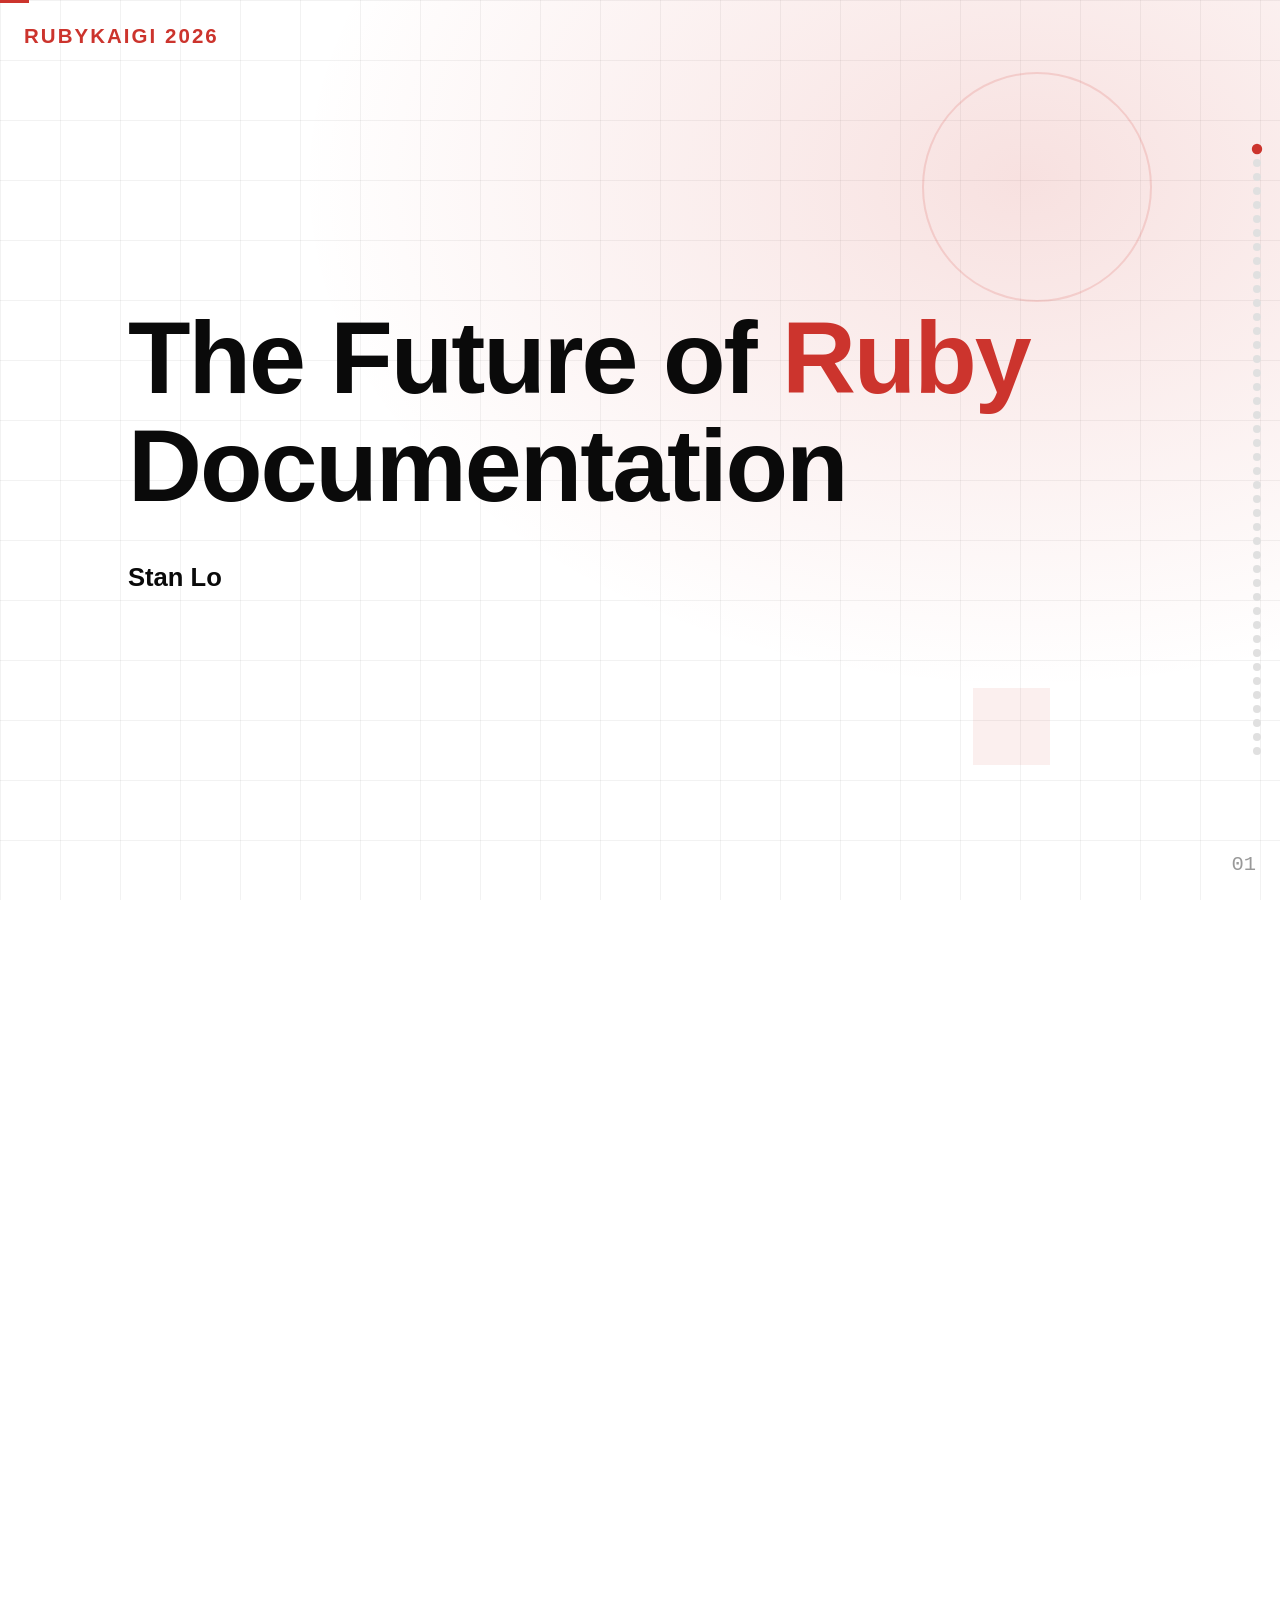
==== the-future-of-ruby-documentation.html @ 7155a404 "Proofread speaker notes across the deck Fix typos, missing periods, and clear grammar slips: tense m" ====
<!DOCTYPE html>
<html lang="en"><head><meta http-equiv="Content-Type" content="text/html; charset=UTF-8">

<meta name="viewport" content="width=device-width, initial-scale=1.0">
<title>The Future of Ruby Documentation — Stan Lo — RubyKaigi 2026</title>
<link rel="preconnect" href="https://fonts.googleapis.com/">
<link href="./the-future-of-ruby-documentation_files/css2" rel="stylesheet">
<style>
/* ===========================================
   CSS CUSTOM PROPERTIES (SWISS MODERN THEME)
   =========================================== */
:root {
  --bg: #ffffff;
  --bg-alt: #f7f7f7;
  --text: #0a0a0a;
  --text-secondary: #555;
  --text-dim: #999;
  --accent: #cc342d;
  --accent-light: rgba(204,52,45,0.08);
  --accent-glow: rgba(204,52,45,0.15);
  --grid-color: rgba(0,0,0,0.05);
  --border: #e0e0e0;
  --code-bg: #1a1a2e;
  --code-text: #e0e0e0;
  --font-display: 'Archivo', sans-serif;
  --font-body: 'Nunito', sans-serif;
  --font-mono: 'JetBrains Mono', monospace;
  --title-size: clamp(3.2rem, 7vw, 7rem);
  --hero-size: clamp(2.5rem, 5.5vw, 5rem);
  --h2-size: clamp(2.2rem, 5vw, 3.8rem);
  --h3-size: clamp(1.6rem, 3.5vw, 2.6rem);
  --body-size: clamp(1.1rem, 2.2vw, 1.8rem);
  --small-size: clamp(0.95rem, 1.6vw, 1.4rem);
  --code-size: clamp(0.9rem, 1.7vw, 1.5rem);
  --slide-padding: clamp(2rem, 5vw, 5rem);
  --content-gap: clamp(1.2rem, 3vw, 2.5rem);
  --element-gap: clamp(0.5rem, 1.4vw, 1.2rem);
  --ease: cubic-bezier(0.16, 1, 0.3, 1);
  --duration: 0.6s;
}
*, *::before, *::after { margin: 0; padding: 0; box-sizing: border-box; }
html, body { height: 100%; overflow-x: hidden; }
html { scroll-snap-type: y mandatory; scroll-behavior: smooth; }
.slide { width: 100vw; height: 100vh; height: 100dvh; overflow: hidden; scroll-snap-align: start; display: flex; flex-direction: column; align-items: center; position: relative; background-image: linear-gradient(var(--grid-color) 1px, transparent 1px), linear-gradient(90deg, var(--grid-color) 1px, transparent 1px); background-size: 60px 60px; background-color: var(--bg); }
.slide-content { flex: 1; display: flex; flex-direction: column; justify-content: center; max-height: 100%; overflow: hidden; padding: var(--slide-padding); }
body { font-family: var(--font-body); color: var(--text); background: var(--bg); }
.slide.section-divider { background: var(--accent); background-image: none; justify-content: center; align-items: center; }
.slide.section-divider .slide-content { text-align: center; justify-content: center; align-items: center; }
.slide.section-divider h2 { color: #fff; font-family: var(--font-display); font-size: clamp(2.5rem, 7vw, 6rem); font-weight: 900; letter-spacing: -0.02em; }
.slide.section-divider .section-number { color: rgba(255,255,255,0.3); font-family: var(--font-display); font-size: clamp(5rem, 14vw, 13rem); font-weight: 900; line-height: 1; margin-bottom: clamp(0.5rem, 1vw, 1rem); }
.slide.title-slide { background-image: none; background: radial-gradient(ellipse at 80% 20%, var(--accent-glow) 0%, transparent 50%), linear-gradient(var(--grid-color) 1px, transparent 1px), linear-gradient(90deg, var(--grid-color) 1px, transparent 1px); background-size: 100% 100%, 60px 60px, 60px 60px; background-color: var(--bg); }
h1 { font-family: var(--font-display); font-size: var(--title-size); font-weight: 900; line-height: 1.05; letter-spacing: -0.02em; color: var(--text); }
h2 { font-family: var(--font-display); font-size: var(--h2-size); font-weight: 800; line-height: 1.15; letter-spacing: -0.01em; color: var(--text); margin-bottom: var(--content-gap); }
h3 { font-family: var(--font-display); font-size: var(--h3-size); font-weight: 700; color: var(--text); margin-bottom: var(--element-gap); }
.accent { color: var(--accent); }
.dim { color: var(--text-secondary); }
p, li { font-size: var(--body-size); line-height: 1.5; color: var(--text-secondary); }
ul { list-style: none; display: flex; flex-direction: column; gap: var(--element-gap); }
ul li { padding-left: clamp(1rem, 2vw, 1.5rem); position: relative; }
ul li::before { content: ''; position: absolute; left: 0; top: clamp(0.4rem, 0.7vw, 0.55rem); width: 6px; height: 6px; background: var(--accent); }
.code-block { background: var(--code-bg); color: var(--code-text); font-family: var(--font-mono); font-size: var(--code-size); line-height: 1.6; padding: clamp(0.75rem, 2vw, 1.5rem); border-radius: 8px; overflow: hidden; border-left: 3px solid var(--accent); white-space: pre; }
.code-block .kw { color: #ff7b72; }
.code-block .str { color: #a5d6ff; }
.code-block .cm { color: #8b949e; }
.code-block .fn { color: #d2a8ff; }
.code-block .ty { color: #79c0ff; }
code { font-family: var(--font-mono); font-size: 0.9em; background: var(--accent-light); color: var(--accent); padding: 0.1em 0.4em; border-radius: 3px; }
.two-col { display: flex; gap: clamp(1.5rem, 3vw, 3rem); align-items: flex-start; }
.two-col > * { flex: 1; min-width: 0; }
.comparison-table { width: 100%; border-collapse: collapse; font-size: var(--body-size); }
.comparison-table th { font-family: var(--font-display); font-weight: 700; text-align: left; padding: clamp(0.3rem, 0.8vw, 0.6rem) clamp(0.5rem, 1.5vw, 1.2rem); border-bottom: 2px solid var(--text); color: var(--text); font-size: var(--small-size); text-transform: uppercase; letter-spacing: 0.05em; }
.comparison-table td { padding: clamp(0.3rem, 0.8vw, 0.6rem) clamp(0.5rem, 1.5vw, 1.2rem); border-bottom: 1px solid var(--border); color: var(--text-secondary); }
.comparison-table td:first-child { font-weight: 600; color: var(--text); }
.diagram { display: flex; align-items: center; justify-content: center; gap: clamp(0.5rem, 1.5vw, 1.2rem); flex-wrap: wrap; padding: clamp(1rem, 2vw, 2rem) 0; }
.diagram-box { background: var(--bg-alt); border: 2px solid var(--border); border-radius: 8px; padding: clamp(0.5rem, 1.2vw, 1rem) clamp(0.8rem, 2vw, 1.5rem); font-family: var(--font-mono); font-size: var(--small-size); text-align: center; color: var(--text); }
.diagram-box.highlight { border-color: var(--accent); background: var(--accent-light); }
.diagram-arrow { font-size: clamp(1rem, 2vw, 1.5rem); color: var(--text-dim); }
.quote { border-left: 3px solid var(--accent); padding-left: clamp(1rem, 2vw, 1.5rem); font-style: italic; font-size: var(--h3-size); color: var(--text); line-height: 1.4; }
.badge { display: inline-block; font-family: var(--font-mono); font-size: var(--small-size); background: var(--accent); color: #fff; padding: 0.15em 0.6em; border-radius: 3px; font-weight: 500; letter-spacing: 0.03em; }
.placeholder { background: var(--bg-alt); border: 2px dashed var(--border); border-radius: 8px; display: flex; align-items: center; justify-content: center; padding: clamp(1.5rem, 3vw, 3rem); color: var(--text-dim); font-size: var(--small-size); font-family: var(--font-mono); text-align: center; max-height: min(50vh, 450px); }
.corner-label { position: absolute; top: clamp(0.8rem, 2vw, 1.5rem); left: clamp(0.8rem, 2vw, 1.5rem); font-family: var(--font-display); font-weight: 800; font-size: var(--small-size); color: var(--accent); letter-spacing: 0.1em; text-transform: uppercase; }
.slide-num { position: absolute; bottom: clamp(0.8rem, 2vw, 1.5rem); right: clamp(0.8rem, 2vw, 1.5rem); font-family: var(--font-mono); font-size: var(--small-size); color: var(--text-dim); }
.deco-circle { position: absolute; border: 2px solid var(--accent); border-radius: 50%; opacity: 0.15; pointer-events: none; }
.deco-rect { position: absolute; background: var(--accent); opacity: 0.08; pointer-events: none; }
.reveal { opacity: 0; transform: translateY(25px); transition: opacity var(--duration) var(--ease), transform var(--duration) var(--ease); }
.slide.visible .reveal { opacity: 1; transform: translateY(0); }
.reveal:nth-child(2) { transition-delay: 0.1s; }
.reveal:nth-child(3) { transition-delay: 0.2s; }
.reveal:nth-child(4) { transition-delay: 0.25s; }
.reveal:nth-child(5) { transition-delay: 0.3s; }
.progress-bar { position: fixed; top: 0; left: 0; height: 3px; background: var(--accent); z-index: 1000; transition: width 0.3s var(--ease); width: 0%; }
.nav-dots { position: fixed; right: clamp(0.5rem, 1.5vw, 1.2rem); top: 50%; transform: translateY(-50%); display: flex; flex-direction: column; gap: 6px; z-index: 999; }
.nav-dots .dot { width: 8px; height: 8px; border-radius: 50%; background: var(--border); cursor: pointer; transition: all 0.3s var(--ease); border: none; padding: 0; }
.nav-dots .dot.active { background: var(--accent); transform: scale(1.3); }
.edit-hotzone { position: fixed; top: 0; left: 0; width: 80px; height: 80px; z-index: 10000; cursor: pointer; }
.edit-toggle { position: fixed; top: 12px; left: 12px; width: 36px; height: 36px; border-radius: 50%; background: var(--accent); color: #fff; border: none; font-size: 16px; cursor: pointer; z-index: 10001; opacity: 0; pointer-events: none; transition: opacity 0.3s ease; display: flex; align-items: center; justify-content: center; }
.edit-toggle.show, .edit-toggle.active { opacity: 1; pointer-events: auto; }
.edit-banner { position: fixed; top: 0; left: 0; right: 0; background: var(--accent); color: #fff; font-family: var(--font-mono); font-size: 12px; text-align: center; padding: 4px; z-index: 9999; opacity: 0; pointer-events: none; transition: opacity 0.3s ease; }
.edit-banner.active { opacity: 1; }
body.edit-active [contenteditable] { outline: 1px dashed var(--accent); outline-offset: 2px; cursor: text; }
@media (max-height: 700px) { :root { --slide-padding: clamp(0.75rem, 3vw, 2rem); --content-gap: clamp(0.4rem, 1.5vw, 1rem); --title-size: clamp(1.5rem, 4.5vw, 2.5rem); --h2-size: clamp(1rem, 3vw, 1.75rem); } }
@media (max-height: 600px) { :root { --slide-padding: clamp(0.5rem, 2.5vw, 1.5rem); --content-gap: clamp(0.3rem, 1vw, 0.75rem); --title-size: clamp(1.1rem, 4vw, 2rem); --body-size: clamp(0.7rem, 1.2vw, 0.95rem); } .nav-dots, .decorative { display: none; } }
@media (max-height: 500px) { :root { --slide-padding: clamp(0.4rem, 2vw, 1rem); --title-size: clamp(1rem, 3.5vw, 1.5rem); --h2-size: clamp(0.9rem, 2.5vw, 1.25rem); --body-size: clamp(0.65rem, 1vw, 0.85rem); } }
@media (max-width: 600px) { :root { --title-size: clamp(1.25rem, 7vw, 2.5rem); } .two-col { flex-direction: column !important; } }
@media (prefers-reduced-motion: reduce) { *, *::before, *::after { animation-duration: 0.01ms !important; transition-duration: 0.2s !important; } html { scroll-behavior: auto; } }
.notes-panel { position: fixed; bottom: 0; left: 0; right: 0; height: 180px; background: #1a1a2e; border-top: 2px solid #cc342d; display: none; flex-direction: column; z-index: 9000; font-family: var(--font-body); }
.notes-panel.active { display: flex; }
.notes-panel-header { display: flex; justify-content: space-between; align-items: center; padding: 6px 16px; background: #252540; font-size: 12px; color: #888; }
.notes-panel-header .notes-label { font-weight: 600; color: #ccc; }
.notes-panel-header .notes-status { font-style: italic; }
.notes-panel textarea { flex: 1; background: #1a1a2e; color: #e0e0e0; border: none; padding: 12px 16px; font-family: var(--font-body); font-size: 15px; line-height: 1.5; resize: none; outline: none; }
.notes-panel textarea::placeholder { color: #555; }
.speaker-notes { display: none; }
.blackout-overlay { position: fixed; inset: 0; background: #000; z-index: 10000; display: none; }
.blackout-overlay.active { display: block; }
</style>
</head>
<body class="">
<div class="progress-bar" id="progressBar" style="width: 4.54545%;"></div>
<nav class="nav-dots" id="navDots"><button class="dot" aria-label="Go to slide 1"></button><button class="dot active" aria-label="Go to slide 2"></button><button class="dot" aria-label="Go to slide 3"></button><button class="dot" aria-label="Go to slide 4"></button><button class="dot" aria-label="Go to slide 5"></button><button class="dot" aria-label="Go to slide 6"></button><button class="dot" aria-label="Go to slide 7"></button><button class="dot" aria-label="Go to slide 8"></button><button class="dot" aria-label="Go to slide 9"></button><button class="dot" aria-label="Go to slide 10"></button><button class="dot" aria-label="Go to slide 11"></button><button class="dot" aria-label="Go to slide 12"></button><button class="dot" aria-label="Go to slide 13"></button><button class="dot" aria-label="Go to slide 14"></button><button class="dot" aria-label="Go to slide 15"></button><button class="dot" aria-label="Go to slide 16"></button><button class="dot" aria-label="Go to slide 17"></button><button class="dot" aria-label="Go to slide 18"></button><button class="dot" aria-label="Go to slide 19"></button><button class="dot" aria-label="Go to slide 20"></button><button class="dot" aria-label="Go to slide 21"></button><button class="dot" aria-label="Go to slide 22"></button><button class="dot" aria-label="Go to slide 23"></button><button class="dot" aria-label="Go to slide 24"></button><button class="dot" aria-label="Go to slide 25"></button><button class="dot" aria-label="Go to slide 26"></button><button class="dot" aria-label="Go to slide 27"></button><button class="dot" aria-label="Go to slide 28"></button><button class="dot" aria-label="Go to slide 29"></button><button class="dot" aria-label="Go to slide 30"></button><button class="dot" aria-label="Go to slide 31"></button><button class="dot" aria-label="Go to slide 32"></button><button class="dot" aria-label="Go to slide 33"></button><button class="dot" aria-label="Go to slide 34"></button><button class="dot" aria-label="Go to slide 35"></button><button class="dot" aria-label="Go to slide 36"></button><button class="dot" aria-label="Go to slide 37"></button><button class="dot" aria-label="Go to slide 38"></button><button class="dot" aria-label="Go to slide 39"></button><button class="dot" aria-label="Go to slide 40"></button><button class="dot" aria-label="Go to slide 41"></button><button class="dot" aria-label="Go to slide 42"></button><button class="dot" aria-label="Go to slide 43"></button><button class="dot" aria-label="Go to slide 44"></button></nav>
<div class="edit-hotzone" id="editHotzone"></div>
<button class="edit-toggle" id="editToggle" title="Edit mode (E)">✓</button>
<div class="edit-banner" id="editBanner">Saved!</div>
<div class="blackout-overlay" id="blackoutOverlay"></div>
<div class="notes-panel" id="notesPanel">
  <div class="notes-panel-header">
    <span class="notes-label">Speaker Notes (slide <span id="noteSlideNum">2</span>/<span id="noteTotalSlides">44</span>)</span>
    <span class="notes-status" id="noteStatus"></span>
  </div>
  <textarea id="notesTextarea" placeholder="Type your speaker notes here..."></textarea>
</div>

<!-- 01: TITLE -->
<section class="slide title-slide visible" data-section="The Hook" data-budget="3-4 min">
  <div class="deco-circle" style="width:clamp(120px,18vw,280px);height:clamp(120px,18vw,280px);top:8%;right:10%"></div>
  <div class="deco-rect" style="width:clamp(40px,6vw,80px);height:clamp(40px,6vw,80px);bottom:15%;right:18%"></div>
  <div class="corner-label">RubyKaigi 2026</div>
  <div class="slide-content" style="max-width:min(90vw,1200px)">
    <h1 class="reveal" style="font-size:clamp(3.5rem,8vw,8rem);margin-bottom:var(--content-gap)">The Future of <span class="accent">Ruby</span> Documentation</h1>
    <p class="reveal" style="font-size:clamp(1.2rem,2vw,1.8rem);color:var(--text-secondary)"><strong style="color:var(--text)">Stan Lo</strong></p>
  </div>
  <div class="slide-num">01</div>
  <div class="speaker-notes">Hi everyone. Today I want to talk about the future of Ruby documentation — what we have done in the last 2 years, and what will come in the future.</div>
</section>

<!-- 02: ABOUT ME -->
<section class="slide visible"><div class="slide-content" style="max-width:min(90vw,1100px)">
  <h2 class="reveal">About me</h2>
  <ul class="reveal">
    <li>Ruby committer — Debug.gem, IRB, RDoc, Reline, a bit of ZJIT</li>
    <li>Ruby DX team @Shopify&nbsp;—&nbsp;Tapioca, Ruby LSP, Rubydex</li>
  </ul>
</div><div class="slide-num">02</div>
  <div class="speaker-notes">I'm Stan Lo. I'm a Ruby committer and I've worked on several Ruby tools over the years, including the debugger, IRB, RDoc, and Reline.
Last year I also spent quite some time working on ZJIT as well. 
I'm part of the Ruby Developer Experience team at Shopify. We build and maintain projects like Tapioca, Ruby LSP, and a new project called Rubydex.</div>
</section>

<!-- 03: RUBYDEX -->
<section class="slide visible"><div class="slide-content" style="max-width:min(90vw,1100px)">
  <h2 class="reveal">Rubydex</h2>
  <ul class="reveal">
    <li>A Ruby code indexer — <code>Shopify/rubydex</code></li>
    <li>Static code intelligence for Ruby</li>
  </ul>
  <div class="reveal" style="margin-top:var(--content-gap)">
    <img src="images/terrasa-talk.png" alt="Alexandre Terrasa — Blazing-fast Code Indexing for Smarter Ruby Tools" style="max-width:min(60vw,550px);border-radius:8px;border:1px solid var(--grid-color)">
  </div>
</div><div class="slide-num">03</div>
  <div class="speaker-notes">Speaking of Rubydex, it's a new Ruby code indexer my team is building. It provides static code intelligence for Ruby — class and module resolution, method lookup, reference finding, and so on. It's fast and it's built to be a foundation for other tools. It even ships with a built-in MCP server, so AI agents can use it right away.
My colleague Alexandre Terrasa is giving a talk about it tomorrow — please check it out.</div>
</section>

<!-- 04: BOLD CLAIM -->
<section class="slide visible"><div class="slide-content" style="max-width:min(90vw,1100px);text-align:center;align-items:center">
  <h2 class="reveal" style="font-size:var(--hero-size)">The future of Ruby documentation has to work for <span class="accent">AI</span> too.</h2>
</div><div class="slide-num">04</div>
  <div class="speaker-notes">In addition to tooling like Rubydex, Ruby's documentation needs to work for AI too. And most of you will likely agree.</div>
</section>

<!-- 05: RDOC IS THE BACKBONE -->
<section class="slide visible"><div class="slide-content" style="max-width:min(90vw,1300px)">
  <h2 class="reveal">And most of this falls on one project: <span class="accent">RDoc</span></h2>
  <p class="reveal" style="font-size:var(--body-size);color:var(--text-secondary)">The backbone of Ruby documentation for 20+ years.</p>
  <div class="reveal" style="margin-top:var(--content-gap);display:flex;flex-direction:column;align-items:center;width:min(85vw,1000px);margin-left:auto;margin-right:auto">
    <!-- Source box -->
    <div class="diagram-box highlight" style="min-width:min(28vw,220px);text-align:center;font-weight:700;font-size:var(--body-size)">RDoc</div>
    <!-- Tree connector: trunk down → horizontal bar → three drops with arrowheads -->
    <svg viewBox="0 0 1000 70" style="width:100%;height:auto;color:var(--text-dim);display:block" aria-hidden="true">
      <defs>
        <marker id="rdoc-arrow" viewBox="0 0 10 10" refX="9" refY="5" markerUnits="userSpaceOnUse" markerWidth="12" markerHeight="12" orient="auto">
          <path d="M0,0 L9,5 L0,10" fill="none" stroke="currentColor" stroke-width="2" stroke-linejoin="round" stroke-linecap="round"></path>
        </marker>
      </defs>
      <g fill="none" stroke="currentColor" stroke-width="2.5" stroke-linecap="round">
        <!-- trunk down from RDoc -->
        <line x1="500" y1="0" x2="500" y2="26"></line>
        <!-- horizontal bar across to side branches -->
        <line x1="167" y1="26" x2="833" y2="26"></line>
        <!-- three drops with arrowheads -->
        <line x1="167" y1="26" x2="167" y2="58" marker-end="url(#rdoc-arrow)"></line>
        <line x1="500" y1="26" x2="500" y2="58" marker-end="url(#rdoc-arrow)"></line>
        <line x1="833" y1="26" x2="833" y2="58" marker-end="url(#rdoc-arrow)"></line>
      </g>
    </svg>
    <!-- Three child boxes + captions, columns aligned with SVG endpoints (16.67% / 50% / 83.33%) -->
    <div style="display:grid;grid-template-columns:1fr 1fr 1fr;column-gap:0;row-gap:clamp(0.3rem,0.7vw,0.5rem);justify-items:center;align-items:start;width:100%">
      <div class="diagram-box" style="min-width:min(22vw,200px)">docs.ruby-lang.org</div>
      <div class="diagram-box" style="min-width:min(22vw,200px)"><code>ri</code> data</div>
      <div class="diagram-box" style="min-width:min(22vw,200px)">Gem API docs</div>
      <div style="font-size:var(--small-size);color:var(--text-dim);text-align:center">Official Ruby docs</div>
      <div style="font-size:var(--small-size);color:var(--text-dim);text-align:center">CLI doc viewer</div>
      <div style="font-size:var(--small-size);color:var(--text-dim);text-align:center">Prism, Nokogiri, IRB, …</div>
    </div>
  </div>
</div><div class="slide-num">05</div>
  <div class="speaker-notes">And most of these expectations fall on one project: RDoc.

RDoc has been the backbone of Ruby documentation for more than 20 years. It generates the official documentation at docs.ruby-lang.org. It also generates the data the ri command-line tool reads, so when you look up a method in the terminal, that's RDoc behind the scenes. And it generates the API documentation for projects that adopt it — gems like Prism, Nokogiri, IRB, and many others.

So if we want to make Ruby's documentation work better for humans and AI, RDoc is where the work has to happen.</div>
</section>

<!-- 06: BUT WE'RE NOT THERE YET -->
<section class="slide visible"><div class="slide-content" style="max-width:min(90vw,1100px);text-align:center;align-items:center">
  <h2 class="reveal" style="font-size:var(--hero-size)">But RDoc isn't ready for that yet.</h2>
</div><div class="slide-num">06</div>
  <div class="speaker-notes">But honestly, RDoc isn't ready for that future yet.</div>
</section>

<!-- 06: WHAT AI NEEDS FROM DOCUMENTATION -->
<section class="slide visible"><div class="slide-content" style="max-width:min(90vw,1100px)">
  <h2 class="reveal">What AI needs from documentation</h2>
  <ul class="reveal">
    <li><strong style="color:var(--text)">Clear, accurate documentation</strong></li>
    <li><strong style="color:var(--text)">Simpler content formats</strong> — less context overhead (currently Markdown)</li>
    <li><strong style="color:var(--text)">Clear intent</strong> — type signatures tell it what code expects</li>
  </ul>
</div><div class="slide-num">07</div>
  <div class="speaker-notes">AI needs a few things from documentation.
First, accuracy — AI trains on docs and builds assumptions based on them. It also grabs docs when making plans, and references them when generating code. So the API doc needs to match the actual code structure.
Second, the doc should be presented in simpler content formats — ones that don't waste context on markup noise. Right now that's Markdown, but the specific format could change.
Third, clear intent — type signatures give AI structured information about what a method expects and returns. And how different methods could interact with each other.</div>
</section>

<!-- 06: WHAT AI NEEDS FROM TOOLING -->
<section class="slide visible"><div class="slide-content" style="max-width:min(90vw,1100px)">
  <h2 class="reveal">What AI needs from tooling</h2>
  <ul class="reveal">
    <li><strong style="color:var(--text)">Quick, deterministic feedback</strong> — coverage checks, reference validation</li>
    <li><strong style="color:var(--text)">Live preview</strong> — see changes without regenerating everything</li>
  </ul>
</div><div class="slide-num">08</div>
  <div class="speaker-notes">That's the content side. But AI also needs good tooling around documentation so it can help developers contribute to them.
When an agent writes or updates docs, it needs fast feedback — so it knows if anything is missing documentation, or if the references are incorrect.
It can also use incrementally generated docs to verify changes quickly, instead of generating the whole project's documentation all over again.</div>
</section>

<!-- 07: THE TWIST -->
<section class="slide visible"><div class="slide-content" style="max-width:min(90vw,1100px);text-align:center;align-items:center">
  <h2 class="reveal" style="font-size:var(--hero-size)">Most of these help <span class="accent">human</span> developers too.</h2>
  <p class="reveal" style="margin-top:var(--content-gap);font-size:var(--body-size);color:var(--text-secondary)"><br></p>
</div><div class="slide-num">09</div>
  <div class="speaker-notes">Here's the thing. Most of what I just described — accurate docs, type signatures, fast feedback — these aren't just AI requirements.
They're what makes documentation better for everyone. Improving these things now just creates more leverage because AI amplifies the benefit.</div>
</section>

<!-- 08: RDOC WASN'T DELIVERING -->
<section class="slide visible"><div class="slide-content" style="max-width:min(90vw,1100px)">
  <h2 class="reveal">RDoc wasn't delivering</h2>
  <ul class="reveal">
    <li>Parser couldn't handle some newer Ruby syntax</li>
    <li>Incomplete Markdown support</li>
    <li>No RBS type signatures</li>
    <li>No live preview</li>
    <li>Dated theme, bad reading experience</li>
  </ul>
</div><div class="slide-num">10</div>
  <div class="speaker-notes">But RDoc has been struggling to meet the expectations.
Its parser couldn't handle newer Ruby syntax features — so the generated docs for those are sometimes wrong.
Its Markdown support was incomplete and so writing docs with it is difficult. There was no RBS integration so it's missing key information.
Without live preview — you had to regenerate and manually open HTML files to see changes.
And finally, the Darkfish theme was dated, without even mobile support — giving readers an awful first impression of the language and poor reading experience.</div>
</section>

<!-- 10: TRANSITION -->
<section class="slide visible"><div class="slide-content" style="max-width:min(90vw,1100px);text-align:center;align-items:center">
  <h2 class="reveal" style="font-size:var(--hero-size)">So here's what we did.</h2>
  <ul class="reveal" style="margin-top:var(--content-gap);text-align:left;display:inline-flex;flex-direction:column;gap:clamp(0.6rem,1.5vw,1.2rem);font-size:clamp(1.4rem,3vw,2.2rem)">
    <li style="font-size:clamp(1.4rem,3vw,2.2rem)">New theme</li>
    <li style="font-size:clamp(1.4rem,3vw,2.2rem)">New Prism-based parser</li>
    <li style="font-size:clamp(1.4rem,3vw,2.2rem)">Markdown improvements</li>
    <li style="font-size:clamp(1.4rem,3vw,2.2rem)">RBS type signatures</li>
    <li style="font-size:clamp(1.4rem,3vw,2.2rem)">Server mode</li>
  </ul>
</div><div class="slide-num">11</div>
  <div class="speaker-notes">So there's a long list of things we need to fix. Here's what we've been working on over the past 2 years.
New theme, a new parser built on Prism, Markdown improvements, RBS signatures support, and a server mode for live preview. Let me walk through each one.</div>
</section>

<!-- 11: BEFORE — DARKFISH -->
<section class="slide visible" data-section="Here's What We Did" data-budget="14-16 min"><div class="slide-content" style="max-width:min(90vw,1300px)">
  <p class="reveal" style="font-size:var(--small-size);color:var(--accent);font-weight:700;letter-spacing:0.1em;text-transform:uppercase;margin-bottom:var(--element-gap)">New theme</p>
  <h2 class="reveal">Before: Darkfish</h2>
  <div class="reveal" style="flex:1;min-height:0;display:flex;align-items:center;justify-content:center"><img src="images/darkfish-theme.png" alt="Darkfish theme" style="max-width:100%;max-height:min(65vh,600px);border-radius:8px;border:1px solid var(--border);box-shadow:0 4px 20px rgba(0,0,0,0.1)"></div>
</div><div class="slide-num">12</div>
  <div class="speaker-notes">First is the visual change. The Darkfish theme was built in 2008. And it's clearly dated for 2020.</div>
</section>

<!-- 12: AFTER — ALIKI (LIGHT) -->
<section class="slide visible"><div class="slide-content" style="max-width:min(95vw,1400px)">
  <p class="reveal" style="font-size:var(--small-size);color:var(--accent);font-weight:700;letter-spacing:0.1em;text-transform:uppercase;margin-bottom:var(--element-gap)">New theme</p>
  <h2 class="reveal">After: Aliki</h2>
  <div class="reveal" style="margin-top:var(--element-gap)">
    <img src="images/aliki-light.png" alt="Aliki theme — light mode" style="width:100%;border-radius:8px;border:1px solid var(--border);box-shadow:0 4px 20px rgba(0,0,0,0.1)">
  </div>
</div><div class="slide-num">13</div>
  <div class="speaker-notes">So I created Aliki — the new default theme shipped with Ruby 4.0. Here's the light mode. It has clean layout, redesigned left sidebar, better contrast and highlight, and better navigation and search experience.</div>
</section>

<!-- 13: AFTER — ALIKI (DARK) -->
<section class="slide visible"><div class="slide-content" style="max-width:min(95vw,1400px)">
  <p class="reveal" style="font-size:var(--small-size);color:var(--accent);font-weight:700;letter-spacing:0.1em;text-transform:uppercase;margin-bottom:var(--element-gap)">New theme</p>
  <h2 class="reveal">After: Aliki (dark mode)</h2>
  <div class="reveal" style="margin-top:var(--element-gap)">
    <img src="images/aliki-dark.png" alt="Aliki theme — dark mode" style="width:100%;border-radius:8px;border:1px solid var(--border);box-shadow:0 4px 20px rgba(0,0,0,0.1)">
  </div>
</div><div class="slide-num">14</div>
  <div class="speaker-notes">It also has a dark mode, which is turned on based on your system preferences. With Aliki, we hope to give Ruby developers a good impression that matches Ruby's aesthetics.</div>
</section>

<!-- HIDDEN: ALIKI FEATURES -->
<section class="slide visible" style="display:none"><div class="slide-content" style="max-width:min(90vw,1100px)">
  <h2 class="reveal">Aliki</h2>
  <ul class="reveal">
    <li>Dark mode with system preference detection</li>
    <li>Responsive layout</li>
    <li>Improved search algorithm and UI</li>
    <li>Automatically generated ToC sidebar</li>
  </ul>
  <p class="reveal" style="margin-top:var(--content-gap);font-size:var(--body-size);color:var(--text-secondary)">Named after my cat. Ships as the default theme in Ruby 4.0.</p>
</div><div class="slide-num">13</div>
  <div class="speaker-notes">The key features: dark mode that follows system preference, responsive layout, improved search algorithm and UI, and automatically generated ToC sidebar. Named after my cat. Ships as the default in Ruby 4.0.</div>
</section>

<!-- 14: PARSER REWRITE -->
<section class="slide visible"><div class="slide-content" style="max-width:min(90vw,1100px)">
  <p class="reveal" style="font-size:var(--small-size);color:var(--accent);font-weight:700;letter-spacing:0.1em;text-transform:uppercase;margin-bottom:var(--element-gap)">Parser</p>
  <h2 class="reveal">The new parser</h2>
  <ul class="reveal">
    <li>RDoc's Ruby parser couldn't handle modern syntax and hard to maintain</li>
    <li>Tomoya Ishida (@tompng) rewrote it on Prism, fixing many issues along the way</li>
    <li>Fixed 7 long-standing bugs — some open since 2016</li>
  </ul>
</div><div class="slide-num">15</div>
  <div class="speaker-notes">That's the new look. Now let's talk about what's under the hood. RDoc's Ruby parser was built on Ripper's tokenizer. And the parsing logic was implemented manually. It couldn't handle modern Ruby syntax and was hard to maintain. Tomoya Ishida — Ruby committer and RDoc maintainer — created a new parser based on Prism and fixed many issues along the way, some reported even 10 years ago.</div>
</section>

<!-- HIDDEN: __FILE__ BUG EXAMPLE -->
<section class="slide visible" style="display:none"><div class="slide-content" style="max-width:min(90vw,1150px)">
  <p class="reveal" style="font-size:var(--small-size);color:var(--accent);font-weight:700;letter-spacing:0.1em;text-transform:uppercase;margin-bottom:var(--element-gap)">Parser</p>
  <h2 class="reveal">Bug fix example: <code>__FILE__</code></h2>
  <p class="reveal" style="font-size:var(--body-size);margin-top:var(--content-gap)">Source: <code># Returns __FILE__ as a string</code></p>
  <div class="reveal" style="display:flex;gap:clamp(2rem,5vw,4rem);margin-top:var(--content-gap)">
    <div style="flex:1;display:flex;flex-direction:column">
      <h3 style="color:var(--text-dim)">Before</h3>
      <div style="flex:1;display:flex;align-items:center;padding:clamp(1.2rem,2.5vw,2.5rem);border-radius:8px;border:2px solid var(--border);margin-top:var(--element-gap);font-size:var(--body-size)">
        Returns <em><strong>&nbsp;FILE&nbsp;</strong></em> as a string
      </div>
    </div>
    <div style="flex:1;display:flex;flex-direction:column">
      <h3 style="color:var(--accent)">After</h3>
      <div style="flex:1;display:flex;align-items:center;padding:clamp(1.2rem,2.5vw,2.5rem);border-radius:8px;border:2px solid var(--accent);margin-top:var(--element-gap);font-size:var(--body-size)">
        Returns __FILE__ as a string
      </div>
    </div>
  </div>
  <p class="reveal" style="margin-top:var(--content-gap);font-size:var(--body-size);color:var(--text-secondary)">Same fix for <code>__send__</code>, <code>__dir__</code>, and similar identifiers.</p>
</div><div class="slide-num">16</div>
  <div class="speaker-notes">The old formatter saw underscores and assumed they meant emphasis. So __FILE__ in a doc comment became italic-bold FILE. The new parser understands these are Ruby keywords, not formatting, so it can render them correctly. The same fix handles __send__, __dir__, and any double-underscore identifier.</div>
</section>

<!-- 15: PARSER RESULTS -->
<section class="slide visible"><div class="slide-content" style="max-width:min(90vw,1100px)">
  <p class="reveal" style="font-size:var(--small-size);color:var(--accent);font-weight:700;letter-spacing:0.1em;text-transform:uppercase;margin-bottom:var(--element-gap)">Parser</p>
  <h2 class="reveal">What the rewrite changed</h2>
  <ul class="reveal">
    <li>Roughly half the code (1,243 vs 2,241 lines)</li>
    <li>~30% faster (0.69s vs 0.97s on 112 files)</li>
    <li>New Ruby syntax is handled by Prism — not by RDoc</li>
  </ul>
</div><div class="slide-num">16</div>
  <div class="speaker-notes">After the rewrite, the new parser is roughly half the code — 1,243 lines versus 2,241. We benchmarked both on RDoc's own codebase — and the new parser came out about 30% faster. 
But most importantly, when Ruby adds new syntax, Prism already knows how to parse it. We don't have to manually teach RDoc about every new feature anymore.</div>
</section>

<!-- 16: ENDLESS METHOD BUG EXAMPLE -->
<section class="slide visible"><div class="slide-content" style="max-width:min(90vw,1150px)">
  <p class="reveal" style="font-size:var(--small-size);color:var(--accent);font-weight:700;letter-spacing:0.1em;text-transform:uppercase;margin-bottom:var(--element-gap)">Parser</p>
  <h2 class="reveal">Bug fix example: endless methods</h2>
  <div class="reveal" style="margin-top:var(--content-gap)">
    <div class="code-block" style="background:#2d2d2d;display:inline-block;font-size:var(--small-size)"><span class="kw">class</span> <span class="fn">Foo</span>       <span class="cm"># open Foo</span>
  <span class="kw">def</span> <span class="fn">bar</span> = 42  <span class="cm"># open bar — where's end?</span>
<span class="kw">end</span>             <span class="cm"># this closes bar, not Foo</span>

<span class="kw">class</span> <span class="fn">Baz</span>; <span class="kw">end</span> <span class="cm"># Ripper thinks we're still inside Foo</span></div>
  </div>
  <div class="reveal" style="display:flex;gap:clamp(2rem,4vw,4rem);margin-top:var(--content-gap)">
    <div style="flex:1">
      <h3 style="color:var(--text-dim);margin-bottom:var(--element-gap)">Ripper</h3>
      <div style="padding:clamp(1rem,2vw,1.5rem);border-radius:8px;border:2px solid var(--border);font-family:var(--font-mono);font-size:var(--body-size);line-height:1.8">
        <div><strong>class Foo</strong></div>
        <div style="padding-left:1.5em">— method bar</div>
        <div style="padding-left:1.5em">— <strong>class Baz</strong> <span style="color:var(--accent)">← wrong</span></div>
      </div>
    </div>
    <div style="flex:1">
      <h3 style="color:var(--accent);margin-bottom:var(--element-gap)">Prism</h3>
      <div style="padding:clamp(1rem,2vw,1.5rem);border-radius:8px;border:2px solid var(--accent);font-family:var(--font-mono);font-size:var(--body-size);line-height:1.8">
        <div><strong>class Foo</strong></div>
        <div style="padding-left:1.5em">— method bar</div>
        <div><strong>class Baz</strong></div>
      </div>
    </div>
  </div>
</div><div class="slide-num">17</div>
  <div class="speaker-notes">Here's one example: The old parser works on tokens — it tracks where methods end by looking for the end keyword. 
But after endless methods were introduced, they broke that assumption. So in this example, the Ripper-based parser would incorrectly consume the end keyword of the Foo class, thinking it's the end for the method, and cause the Baz class to be considered nested inside Foo.

With Prism, the parser already knows how to handle method and class boundaries. So RDoc can easily know there's just one method inside the Foo class. And Baz is outside of its scope.</div>
</section>

<!-- 17: MARKDOWN IN RDOC -->
<section class="slide visible"><div class="slide-content" style="max-width:min(90vw,1100px)">
  <p class="reveal" style="font-size:var(--small-size);color:var(--accent);font-weight:700;letter-spacing:0.1em;text-transform:uppercase;margin-bottom:var(--element-gap)">Markdown</p>
  <h2 class="reveal">Writing Markdown in RDoc</h2>
  <ul class="reveal">
    <li>Markdown is widespread — GitHub, Stack Overflow, every doc tool uses it</li>
    <li>It should be the default in RDoc</li>
    <li>RDoc has supported it since 2011, but the parser was buggy and incomplete</li>
  </ul>
</div><div class="slide-num">18</div>
  <div class="speaker-notes">Next, let's talk about Markdown. Markdown is everywhere — GitHub, Stack Overflow, and basically every documentation or developer tool. It should be the default in RDoc.
RDoc has actually supported Markdown since 2011. But the support was incomplete and buggy — features like strikethrough, tables, and heading anchors were all half working. If you're used to writing Markdown on GitHub, you'd be frustrated by RDoc's Markdown support pretty quickly.</div>
</section>

<!-- 18: RDOC MARKUP VS MARKDOWN -->
<section class="slide visible"><div class="slide-content" style="max-width:min(90vw,1150px)">
  <p class="reveal" style="font-size:var(--small-size);color:var(--accent);font-weight:700;letter-spacing:0.1em;text-transform:uppercase;margin-bottom:var(--element-gap)">Markdown</p>
  <h2 class="reveal">RDoc markup vs Markdown</h2>
  <div class="reveal" style="display:flex;gap:clamp(2rem,4vw,4rem);margin-top:var(--content-gap)">
    <div style="flex:1">
      <h3 style="color:var(--text-dim);margin-bottom:var(--element-gap)">RDoc markup</h3>
      <div class="code-block" style="background:#2d2d2d;font-size:var(--small-size)">= Heading

*bold* and _italic_

- item 1
- item 2

  indented code block

{link text}[http://example.com]</div>
    </div>
    <div style="flex:1">
      <h3 style="color:var(--accent);margin-bottom:var(--element-gap)">Markdown</h3>
      <div class="code-block" style="font-size:var(--small-size)"># Heading

**bold** and *italic*

- item 1
- item 2

```ruby
fenced code block
```

[link text](http://example.com)</div>
    </div>
  </div>
  <p class="reveal" style="margin-top:var(--content-gap);font-size:var(--body-size);color:var(--text-secondary)">But most people don't know how to write it.</p>
</div><div class="slide-num">19</div>
  <div class="speaker-notes">So what do we write with RDoc now? RDoc actually has its own markup language, called rdoc as well, and it's still the default instead of Markdown. 
I believe many of you didn't even know it exists.
If you look at the syntax — equals sign for headings, curly braces for links, indentation for code blocks. If you need to switch between the 2 languages, it's easy to mistakenly write markdown inside RDoc and it's very annoying.
And because of the way RDoc supports both languages, fixing Markdown bugs is harder than it should be.</div>
</section>

<!-- LINK PIPELINE EXAMPLE -->
<section class="slide visible"><div class="slide-content" style="max-width:min(92vw,1400px)">
  <p class="reveal" style="font-size:var(--small-size);color:var(--accent);font-weight:700;letter-spacing:0.1em;text-transform:uppercase;margin-bottom:var(--element-gap)">Markdown</p>
  <h2 class="reveal">Example: <code>[text](url)</code></h2>
  <!-- 3-col grid: input label | box/arrow | step label. Two inputs (Markdown + RDoc) converge at the shared {...}[...] form. -->
  <div class="reveal" style="display:grid;grid-template-columns:auto auto auto;gap:clamp(0.3rem,0.7vw,0.5rem) clamp(1rem,2.5vw,2rem);align-items:center;justify-content:center;margin-top:var(--content-gap)">
    <!-- Row 1: Markdown input -->
    <div style="font-size:var(--small-size);color:var(--text-dim);font-style:italic;text-align:right;white-space:nowrap">Markdown</div>
    <div class="diagram-box" style="font-family:var(--font-mono);font-size:var(--small-size);padding:clamp(0.4rem,0.8vw,0.8rem) clamp(0.6rem,1.2vw,1rem);white-space:nowrap">[RDoc](rdoc.sh)</div>
    <div></div>
    <!-- Row 2: arrow + "extra step" label -->
    <div></div>
    <div style="color:var(--text-dim);font-size:var(--body-size);justify-self:center">↓</div>
    <div style="font-size:var(--small-size);color:var(--accent);font-style:italic;text-align:left;white-space:nowrap">Markdown parser rewrites to RDoc&nbsp;&nbsp;<span style="color:var(--text-dim)">(extra step)</span></div>
    <!-- Row 3: shared RDoc form, also RDoc input -->
    <div style="font-size:var(--small-size);color:var(--accent);font-weight:700;font-style:italic;text-align:right;white-space:nowrap;line-height:1.3">RDoc<br>(no rewrite)</div>
    <div class="diagram-box highlight" style="font-family:var(--font-mono);font-size:var(--small-size);padding:clamp(0.4rem,0.8vw,0.8rem) clamp(0.6rem,1.2vw,1rem);white-space:nowrap">{RDoc}[rdoc.sh]</div>
    <div></div>
    <!-- Row 4: arrow + label -->
    <div></div>
    <div style="color:var(--text-dim);font-size:var(--body-size);justify-self:center">↓</div>
    <div style="font-size:var(--small-size);color:var(--text-dim);font-style:italic;text-align:left;white-space:nowrap">Shared inline layer tokenizes</div>
    <!-- Row 5: TIDYLINK node -->
    <div></div>
    <div class="diagram-box highlight" style="font-family:var(--font-mono);font-size:var(--small-size);padding:clamp(0.4rem,0.8vw,0.8rem) clamp(0.6rem,1.2vw,1rem);white-space:nowrap">TIDYLINK node</div>
    <div></div>
    <!-- Row 6: arrow + label -->
    <div></div>
    <div style="color:var(--text-dim);font-size:var(--body-size);justify-self:center">↓</div>
    <div style="font-size:var(--small-size);color:var(--text-dim);font-style:italic;text-align:left;white-space:nowrap">ToHtml emits HTML</div>
    <!-- Row 7: HTML output (multi-line) -->
    <div></div>
    <div class="diagram-box" style="font-family:var(--font-mono);font-size:var(--small-size);padding:clamp(0.4rem,0.8vw,0.8rem) clamp(0.6rem,1.2vw,1rem);white-space:pre;text-align:left;line-height:1.5">&lt;a href="rdoc.sh"&gt;RDoc
&lt;/a&gt;</div>
    <div></div>
  </div>
</div><div class="slide-num">20</div>
  <div class="speaker-notes">Let me explain this using an example. This diagram shows how a Markdown link is parsed in RDoc.
The Markdown parser rewrites it into RDoc's link syntax, then hands it off to the RDoc pipeline. So the Markdown parser isn't really a parser — it's a transpiler bolted on top.
And that means fixing a Markdown bug or adding a new feature requires changing the entire pipeline.</div>
</section>

<!-- HIDDEN: BASH SYNTAX HIGHLIGHTING -->
<section class="slide visible" style="display:none"><div class="slide-content" style="max-width:min(90vw,1150px)">
  <p class="reveal" style="font-size:var(--small-size);color:var(--accent);font-weight:700;letter-spacing:0.1em;text-transform:uppercase;margin-bottom:var(--element-gap)">Markdown</p>
  <h2 class="reveal">Bash syntax highlighting</h2>
  <div class="reveal" style="display:flex;gap:clamp(2rem,5vw,4rem);margin-top:var(--content-gap)">
    <div style="flex:1;display:flex;flex-direction:column">
      <h3 style="color:var(--text-dim)">Before</h3>
      <div class="code-block" style="margin-top:var(--element-gap);background:#2d2d2d"><span style="color:#e06c75">gem</span> <span style="color:#e0e0e0">install rdoc</span>
<span style="color:#e06c75">rdoc</span> <span style="color:#56b6c2">--</span><span style="color:#e0e0e0">server</span>
<span style="color:#e06c75">curl</span> <span style="color:#e0e0e0">localhost</span><span style="color:#56b6c2">:</span><span style="color:#d19a66">4000</span></div>
      <p style="font-size:var(--small-size);color:var(--accent);margin-top:var(--element-gap)">Language tag ignored — highlighted as Ruby</p>
    </div>
    <div style="flex:1;display:flex;flex-direction:column">
      <h3 style="color:var(--accent)">After</h3>
      <div class="code-block" style="margin-top:var(--element-gap)"><span style="color:#61afef">gem</span> <span style="color:#e0e0e0">install rdoc</span>
<span style="color:#61afef">rdoc</span> <span style="color:#56b6c2">--server</span>
<span style="color:#61afef">curl</span> <span style="color:#e0e0e0">localhost:4000</span></div>
      <p style="font-size:var(--small-size);color:var(--text-dim);margin-top:var(--element-gap)">Recognized as bash — commands in blue, options in cyan</p>
    </div>
  </div>
</div><div class="slide-num">23</div>
  <div class="speaker-notes">Before, the language tag on fenced code blocks was completely ignored. Everything was passed through the Ruby highlighter. So bash commands like gem install got colored as Ruby identifiers, and --server became a Ruby operator. Now the language tag is respected — bash, c, sh, shell, and console are all recognized.</div>
</section>

<!-- HIDDEN: C SYNTAX HIGHLIGHTING -->
<section class="slide visible" style="display:none"><div class="slide-content" style="max-width:min(90vw,1150px)">
  <p class="reveal" style="font-size:var(--small-size);color:var(--accent);font-weight:700;letter-spacing:0.1em;text-transform:uppercase;margin-bottom:var(--element-gap)">Markdown</p>
  <h2 class="reveal">C syntax highlighting</h2>
  <div class="reveal" style="display:flex;gap:clamp(2rem,5vw,4rem);margin-top:var(--content-gap)">
    <div style="flex:1;display:flex;flex-direction:column">
      <h3 style="color:var(--text-dim)">Before</h3>
      <div class="code-block" style="margin-top:var(--element-gap);background:#2d2d2d"><span style="color:#abb2bf">static VALUE</span>
<span style="color:#abb2bf">rb_str_length(VALUE str)</span>
<span style="color:#abb2bf">{</span>
    <span style="color:#abb2bf">return LONG2NUM(</span>
      <span style="color:#abb2bf">str_strlen(str, NULL));</span>
<span style="color:#abb2bf">}</span></div>
      <p style="font-size:var(--small-size);color:var(--accent);margin-top:var(--element-gap)">No highlighting — plain monospace</p>
    </div>
    <div style="flex:1;display:flex;flex-direction:column">
      <h3 style="color:var(--accent)">After</h3>
      <div class="code-block" style="margin-top:var(--element-gap)"><span style="color:#e06c75">static</span> <span style="color:#56b6c2">VALUE</span>
<span style="color:#c678dd">rb_str_length</span>(<span style="color:#56b6c2">VALUE</span> <span style="color:#abb2bf">str</span>)
{
    <span style="color:#e06c75">return</span> <span style="color:#d19a66">LONG2NUM</span>(
      <span style="color:#c678dd">str_strlen</span>(<span style="color:#abb2bf">str</span>, <span style="color:#e06c75">NULL</span>));
}</div>
      <p style="font-size:var(--small-size);color:var(--text-dim);margin-top:var(--element-gap)">Keywords red, types cyan, functions purple, macros orange</p>
    </div>
  </div>
  <p class="reveal" style="margin-top:var(--element-gap);font-size:var(--body-size);color:var(--text-secondary)">Important for Ruby's C extension documentation on docs.ruby-lang.org.</p>
</div><div class="slide-num">22</div>
  <div class="speaker-notes">C syntax highlighting matters because a large part of Ruby's core API is implemented in C. On docs.ruby-lang.org, method source is shown inline — and before this change, C code had no highlighting at all. Now keywords, types, and function names are colored.</div>
</section>

<!-- HIDDEN: TABLE INLINE STYLING -->
<section class="slide visible" style="display:none"><div class="slide-content" style="max-width:min(90vw,1150px)">
  <p class="reveal" style="font-size:var(--small-size);color:var(--accent);font-weight:700;letter-spacing:0.1em;text-transform:uppercase;margin-bottom:var(--element-gap)">Markdown</p>
  <h2 class="reveal">Inline styling in tables</h2>
  <div class="reveal" style="display:flex;gap:clamp(2rem,5vw,4rem);margin-top:var(--content-gap)">
    <div style="flex:1;display:flex;flex-direction:column">
      <h3 style="color:var(--text-dim)">Before</h3>
      <div style="border:2px solid var(--border);border-radius:8px;margin-top:var(--element-gap);overflow:hidden">
        <table style="width:100%;border-collapse:collapse;font-size:var(--body-size)">
          <thead><tr style="background:var(--bg-alt)"><th style="padding:0.6em 1em;text-align:left">Name</th><th style="padding:0.6em 1em;text-align:left">Type</th></tr></thead>
          <tbody><tr><td style="padding:0.6em 1em;border-top:1px solid var(--border)">age</td><td style="padding:0.6em 1em;border-top:1px solid var(--border)">'Integer`</td></tr></tbody>
        </table>
      </div>
      <p style="font-size:var(--small-size);color:var(--accent);margin-top:var(--element-gap)">Backtick code broken in table cells</p>
    </div>
    <div style="flex:1;display:flex;flex-direction:column">
      <h3 style="color:var(--accent)">After</h3>
      <div style="border:2px solid var(--accent);border-radius:8px;margin-top:var(--element-gap);overflow:hidden">
        <table style="width:100%;border-collapse:collapse;font-size:var(--body-size)">
          <thead><tr style="background:var(--bg-alt)"><th style="padding:0.6em 1em;text-align:left">Name</th><th style="padding:0.6em 1em;text-align:left">Type</th></tr></thead>
          <tbody><tr><td style="padding:0.6em 1em;border-top:1px solid var(--border)">age</td><td style="padding:0.6em 1em;border-top:1px solid var(--border)"><code>Integer</code></td></tr></tbody>
        </table>
      </div>
      <p style="font-size:var(--small-size);color:var(--text-dim);margin-top:var(--element-gap)">Backticks, links, bold, italic now work in cells</p>
    </div>
  </div>
</div><div class="slide-num">23</div>
  <div class="speaker-notes">Markdown in table cells was broken — backtick code, links, bold, italic didn't render. This was fixed in PR #1386. Now table cells support the same inline styling as regular paragraphs.</div>
</section>

<!-- 20: GFM COMPATIBILITY TABLE -->
<section class="slide visible"><div class="slide-content" style="max-width:min(90vw,1300px)">
  <p class="reveal" style="font-size:var(--small-size);color:var(--accent);font-weight:700;letter-spacing:0.1em;text-transform:uppercase;margin-bottom:var(--element-gap)">Markdown</p>
  <h2 class="reveal">GitHub Flavored Markdown compatibility</h2>
  <div class="reveal" style="overflow:hidden;border-radius:8px;border:1px solid var(--border);margin-top:var(--content-gap)">
    <table style="width:100%;border-collapse:collapse;font-size:var(--small-size)">
      <thead><tr style="background:var(--bg-alt)">
        <th style="padding:0.5em 0.8em;text-align:left">Feature</th>
        <th style="padding:0.5em 0.8em;text-align:center">GFM</th>
        <th style="padding:0.5em 0.8em;text-align:center">RDoc now</th>
        <th style="padding:0.5em 0.8em;text-align:center">v6.11.0 (Jan 2025)</th>
      </tr></thead>
      <tbody>
        <tr><td style="padding:0.4em 0.8em;border-top:1px solid var(--border)">Headings, paragraphs, lists</td><td style="padding:0.4em 0.8em;border-top:1px solid var(--border);text-align:center">✅</td><td style="padding:0.4em 0.8em;border-top:1px solid var(--border);text-align:center">✅</td><td style="padding:0.4em 0.8em;border-top:1px solid var(--border);text-align:center">✅</td></tr>
        <tr><td style="padding:0.4em 0.8em;border-top:1px solid var(--border)">Fenced code + language highlight</td><td style="padding:0.4em 0.8em;border-top:1px solid var(--border);text-align:center">✅</td><td style="padding:0.4em 0.8em;border-top:1px solid var(--border);text-align:center;color:var(--accent);font-weight:700">✅</td><td style="padding:0.4em 0.8em;border-top:1px solid var(--border);text-align:center">⚠️</td></tr>
        <tr><td style="padding:0.4em 0.8em;border-top:1px solid var(--border)">Strikethrough</td><td style="padding:0.4em 0.8em;border-top:1px solid var(--border);text-align:center">✅</td><td style="padding:0.4em 0.8em;border-top:1px solid var(--border);text-align:center;color:var(--accent);font-weight:700">✅</td><td style="padding:0.4em 0.8em;border-top:1px solid var(--border);text-align:center">❌</td></tr>
        <tr><td style="padding:0.4em 0.8em;border-top:1px solid var(--border)">Table inline styling</td><td style="padding:0.4em 0.8em;border-top:1px solid var(--border);text-align:center">✅</td><td style="padding:0.4em 0.8em;border-top:1px solid var(--border);text-align:center;color:var(--accent);font-weight:700">✅</td><td style="padding:0.4em 0.8em;border-top:1px solid var(--border);text-align:center">❌</td></tr>
        <tr><td style="padding:0.4em 0.8em;border-top:1px solid var(--border)">GitHub-style heading anchors</td><td style="padding:0.4em 0.8em;border-top:1px solid var(--border);text-align:center">✅</td><td style="padding:0.4em 0.8em;border-top:1px solid var(--border);text-align:center;color:var(--accent);font-weight:700">✅</td><td style="padding:0.4em 0.8em;border-top:1px solid var(--border);text-align:center">❌</td></tr>
        <tr><td style="padding:0.4em 0.8em;border-top:1px solid var(--border)">Ordered lists, nested lists</td><td style="padding:0.4em 0.8em;border-top:1px solid var(--border);text-align:center">✅</td><td style="padding:0.4em 0.8em;border-top:1px solid var(--border);text-align:center">⚠️</td><td style="padding:0.4em 0.8em;border-top:1px solid var(--border);text-align:center">⚠️</td></tr>
        <tr><td style="padding:0.4em 0.8em;border-top:1px solid var(--border)">Tilde fences, backslash breaks</td><td style="padding:0.4em 0.8em;border-top:1px solid var(--border);text-align:center">✅</td><td style="padding:0.4em 0.8em;border-top:1px solid var(--border);text-align:center">❌</td><td style="padding:0.4em 0.8em;border-top:1px solid var(--border);text-align:center">❌</td></tr>
      </tbody>
    </table>
  </div>
  <p class="reveal" style="margin-top:var(--element-gap);font-size:var(--body-size);color:var(--text-secondary)">Slowly ticking up. Tracked with a GFM spec comparison test suite.</p>
</div><div class="slide-num">21</div>
  <div class="speaker-notes">But despite the coupling problem, we've been making progress to make RDoc's markdown closer to GitHub's version. This table shows what we've improved since 2025.
We're not at full GFM compatibility yet, but we're tracking it systematically.</div>
</section>

<!-- 21: GFM COMPAT DOCS -->
<section class="slide visible"><div class="slide-content" style="max-width:min(90vw,1300px)">
  <p class="reveal" style="font-size:var(--small-size);color:var(--accent);font-weight:700;letter-spacing:0.1em;text-transform:uppercase;margin-bottom:var(--element-gap)">Markdown</p>
  <h2 class="reveal">Tracking GFM compatibility</h2>
  <div class="reveal" style="margin-top:var(--element-gap);display:flex;justify-content:center">
    <img src="images/gfm-compat-docs.png" alt="GFM compatibility documentation page in RDoc" style="max-width:100%;max-height:min(60vh,550px);border-radius:8px;border:1px solid var(--border);box-shadow:0 4px 20px rgba(0,0,0,0.1)">
  </div>
  <p class="reveal" style="margin-top:var(--element-gap);font-size:var(--small-size);color:var(--text-dim);text-align:center"><a href="https://ruby.github.io/rdoc/doc/markup_reference/markdown_md.html" style="color:var(--text-dim)">ruby.github.io/rdoc/doc/markup_reference/markdown_md.html</a></p>
</div><div class="slide-num">22</div>
  <div class="speaker-notes">We also added official documentation that tracks exactly where RDoc's Markdown support stands compared to GitHub's version. So if you want to know what you can and can't do, it's all documented now. And contributions for Markdown are obviously welcome.</div>
</section>

<!-- 22: RBS TYPE SIGNATURES -->
<section class="slide visible"><div class="slide-content" style="max-width:min(90vw,1150px)">
  <p class="reveal" style="font-size:var(--small-size);color:var(--accent);font-weight:700;letter-spacing:0.1em;text-transform:uppercase;margin-bottom:var(--element-gap)">Type signatures</p>
  <h2 class="reveal">RBS type signatures</h2>
  <ul class="reveal">
    <li>Inline <code>#:</code> annotations — type info lives next to the code</li>
    <li><code>sig/</code> directory — <code>.rbs</code> files, including stdlib declarations</li>
    <li>Displayed in HTML and <code>ri</code>, with linked type names</li>
  </ul>
</div><div class="slide-num">23</div>
  <div class="speaker-notes">Now let's talk about type signatures. RDoc now extracts RBS type information from two sources — inline annotations in your Ruby files, and .rbs files in your sig/ directory. It validates their syntax, and displays them in both the HTML output and ri.</div>
</section>

<!-- 23: RBS HTML DEMO -->
<section class="slide visible"><div class="slide-content" style="max-width:min(90vw,1300px)">
  <p class="reveal" style="font-size:var(--small-size);color:var(--accent);font-weight:700;letter-spacing:0.1em;text-transform:uppercase;margin-bottom:var(--element-gap)">Type signatures</p>
  <h2 class="reveal">RBS in HTML output</h2>
  <div class="reveal" style="margin-top:var(--element-gap);position:relative;display:inline-block">
    <img src="images/rbs-html-output.png" alt="RBS type signatures in Aliki HTML output" style="width:100%;max-height:min(60vh,550px);object-fit:contain;border-radius:8px;border:1px solid var(--border);box-shadow:0 4px 20px rgba(0,0,0,0.1)">
    <div style="position:absolute;top:21%;right:22%;background:var(--accent);color:#fff;font-size:var(--small-size);padding:0.3em 0.8em;border-radius:4px;font-weight:700;white-space:nowrap">← type signature</div>
  </div>
</div><div class="slide-num">24</div>
  <div class="speaker-notes">Here's what it looks like in Aliki. The type signature shows up under the existing call signatures. You can see the parameter types and return type at a glance. When the types match existing classes, they'll become links to the class's page as well.</div>
</section>

<!-- 24: SERVER MODE DEMO -->
<section class="slide visible"><div class="slide-content" style="max-width:min(90vw,1300px)">
  <p class="reveal" style="font-size:var(--small-size);color:var(--accent);font-weight:700;letter-spacing:0.1em;text-transform:uppercase;margin-bottom:var(--element-gap)">Server mode</p>
  <h2 class="reveal"><code>rdoc --server</code></h2>
  <div class="reveal" style="margin-top:var(--content-gap)">
    <video src="images/rdoc-server-demo.mp4" style="max-width:100%;max-height:min(60vh,550px);border-radius:8px;border:1px solid var(--border);box-shadow:0 4px 20px rgba(0,0,0,0.1);cursor:pointer" onclick="this.paused?this.play():this.pause()" onloadedmetadata="this.playbackRate=0.75" loop="" muted=""></video>
  </div>
</div><div class="slide-num">25</div>
  <div class="speaker-notes">That covers the content improvements. Now let's talk about tooling. 
The server mode will dramatically increase developers' productivity when it comes to document editing. You edit a file, the browser refreshes automatically to show you the latest changes.
[Click to play the demo.]</div>
</section>

<!-- 25: SERVER MODE DETAILS -->
<section class="slide visible"><div class="slide-content" style="max-width:min(90vw,1100px)">
  <p class="reveal" style="font-size:var(--small-size);color:var(--accent);font-weight:700;letter-spacing:0.1em;text-transform:uppercase;margin-bottom:var(--element-gap)">Server mode</p>
  <h2 class="reveal"><code>rdoc --server</code></h2>
  <ul class="reveal">
    <li>Changes reflected in browser automatically</li>
    <li>Zero external dependencies — uses Ruby's <code>TCPServer</code></li>
    <li>Incremental re-parsing — shorter response, not instant (yet)</li>
    <li>Run <code>rdoc --server</code> in any gem using RDoc to preview its docs</li>
    <li><code>make html-server</code>&nbsp;in ruby/ruby — the same flow for Ruby core docs</li>
  </ul>
</div><div class="slide-num">26</div>
  <div class="speaker-notes">The server mode has zero external dependencies — it uses Ruby's built-in TCPServer. It has a background watcher monitoring files and only re-parses the ones that changed. The latency is between 100 and 200 milliseconds right now. With future improvements on parsing and rendering performance, I hope we can make it feel instant someday.

Any gem that uses RDoc gets this out of the box — just run rdoc --server in your project and you can preview your documentation changes the same way.

And I integrated this into Ruby itself — so now you can preview core documentation the same way. This lowers the barrier to contribute to Ruby's documentation. And the demo you just saw was actually recorded in Ruby core already.</div>
</section>

<!-- 26: RDOC 8.0 -->
<section class="slide visible"><div class="slide-content" style="max-width:min(90vw,1100px)">
  <h2 class="reveal">Coming in RDoc <span class="accent">8.0</span></h2>
  <ul class="reveal">
    <li>Prism parser (default)</li>
    <li>More Markdown improvements</li>
    <li>RBS type signatures in HTML and <code>ri</code></li>
    <li>Server mode</li>
  </ul>
</div><div class="slide-num">27</div>
  <div class="speaker-notes">So, everything I just showed you — except Aliki, which already shipped — the Prism parser, many Markdown fixes, RBS type signatures, server mode — all of this is coming in RDoc 8.0. That's the next major release.</div>
</section>

<!-- 27: SECTION 3 TRANSITION -->
<section class="slide visible" data-section="What's Still Ahead" data-budget="8-9 min"><div class="slide-content" style="max-width:min(90vw,1100px);text-align:center;align-items:center">
  <h2 class="reveal" style="font-size:var(--hero-size)">So what's still ahead for <span class="accent">RDoc</span>?</h2>
</div><div class="slide-num">28</div>
  <div class="speaker-notes">That's the foundation we've rebuilt. Now let's talk about what's still ahead — there are three areas.</div>
</section>

<!-- 27b: SECTION 3 OUTLINE -->
<section class="slide visible"><div class="slide-content" style="max-width:min(90vw,1100px)">
  <h2 class="reveal">Three areas ahead</h2>
  <div class="reveal" style="margin-top:var(--content-gap);display:grid;grid-template-columns:auto 1fr;gap:clamp(0.9rem,2vw,1.5rem) clamp(1.5rem,4vw,3rem);align-items:baseline;max-width:min(85vw,900px);margin-left:auto;margin-right:auto;text-align:left">
    <div style="font-size:var(--small-size);color:var(--accent);font-weight:700;letter-spacing:0.1em;text-transform:uppercase;white-space:nowrap">Migrate to Markdown</div>
    <div style="font-size:var(--body-size);color:var(--text)">Let contributors write in the language they already know</div>
    <div style="font-size:var(--small-size);color:var(--accent);font-weight:700;letter-spacing:0.1em;text-transform:uppercase;white-space:nowrap">Annotations</div>
    <div style="font-size:var(--body-size);color:var(--text)">Make documentation reflect code design</div>
    <div style="font-size:var(--small-size);color:var(--accent);font-weight:700;letter-spacing:0.1em;text-transform:uppercase;white-space:nowrap">LLM-ready docs</div>
    <div style="font-size:var(--body-size);color:var(--text)">Optimize documentation consumption for AI</div>
  </div>
</div><div class="slide-num">29</div>
  <div class="speaker-notes">First is migrating to Markdown — so developers can write documentation in the language they already know.
Second is annotations — I want to explore a way for documentation to express design relationships.
Third is LLM-ready documentation — finding a way to optimize documentation consumption for AI.
I'll walk through each one.</div>
</section>

<!-- HIDDEN: SETTING GOOD STANDARDS -->
<section class="slide" style="display:none"><div class="slide-content" style="max-width:min(90vw,1100px)">
  <p class="reveal" style="font-size:var(--small-size);color:var(--accent);font-weight:700;letter-spacing:0.1em;text-transform:uppercase;margin-bottom:var(--element-gap)">Contributing</p>
  <h2 class="reveal">Setting good standards</h2>
  <ul class="reveal">
    <li>RBS signatures — structured, machine-readable contracts</li>
    <li>Revisiting supported directives for clarity</li>
    <li>Whether users adopt a type checker is their choice — RDoc supports both</li>
  </ul>
</div><div class="slide-num">30</div>
  <div class="speaker-notes">RBS signatures are a start — structured, machine-readable contracts in the source. We'll revisit supported directives to make them clearer. And I want to be explicit: whether users adopt a type checker is their choice. RDoc will support both typed and untyped codebases.</div>
</section>

<!-- 29: FULL MARKDOWN MIGRATION -->
<section class="slide visible"><div class="slide-content" style="max-width:min(90vw,1100px)">
  <p class="reveal" style="font-size:var(--small-size);color:var(--accent);font-weight:700;letter-spacing:0.1em;text-transform:uppercase;margin-bottom:var(--element-gap)">Migrate to Markdown</p>
  <h2 class="reveal">Fully migrate to Markdown</h2>
  <ul class="reveal">
    <li>Automatic RDoc markup → Markdown translation</li>
    <li>Migrate Ruby core's documentation to Markdown</li>
    <li>Change RDoc's default markup to Markdown</li>
  </ul>
  <p class="reveal" style="margin-top:var(--content-gap);font-size:var(--body-size);color:var(--text-secondary)">A large effort — but AI-assisted tooling can help us get there faster.</p>
</div><div class="slide-num">30</div>
  <div class="speaker-notes">As I mentioned earlier, the RDoc markup is NOT the ideal language for documentation in this age.
And that creates a major friction for people using RDoc as a tool, including contributing to Ruby's core documentation. So I think in the long term we should fully migrate to use Markdown as the only documentation language.
But to achieve that, it means building an automatic translator from RDoc markup to Markdown. Migrating Ruby core's documentation to Markdown. And making Markdown the default markup language.

I have wanted to make this change for a while. But now with AI agents, it finally feels possible.</div>
</section>

<!-- 30: DOCUMENTATION ANNOTATIONS -->
<section class="slide visible"><div class="slide-content" style="max-width:min(90vw,1100px)">
  <p class="reveal" style="font-size:var(--small-size);color:var(--accent);font-weight:700;letter-spacing:0.1em;text-transform:uppercase;margin-bottom:var(--element-gap)">Annotations</p>
  <h2 class="reveal">Make documentation reflect code design</h2>
  <ul class="reveal">
    <li>New RDoc annotations (not RBS): <code>@abstract</code>, <code>@override</code>, <code>@interface</code></li>
    <li>Describe relationships across components</li>
  </ul>
  <p class="reveal" style="margin-top:var(--content-gap);font-size:var(--body-size);color:var(--text-secondary)">Design intent in the docs — useful for both humans and AI.</p>
</div><div class="slide-num">31</div>
  <div class="speaker-notes">I also want to explore using annotations to encode more code design information into documentation.
Concepts like abstract methods, overrides, and interfaces are commonly seen in typing languages. But they're useful for documentation too even if you don't type check your code.
The relationships these annotations describe will be helpful for both humans and AI to understand the design.</div>
</section>

<!-- 31: ANNOTATION EXAMPLE -->
<section class="slide visible"><div class="slide-content" style="max-width:min(90vw,1150px)">
  <p class="reveal" style="font-size:var(--small-size);color:var(--accent);font-weight:700;letter-spacing:0.1em;text-transform:uppercase;margin-bottom:var(--element-gap)">Annotations</p>
  <h2 class="reveal" style="font-size:var(--h3-size)">Example: <code>@abstract</code> + <code>@override</code></h2>
  <div class="reveal" style="display:flex;gap:clamp(1.5rem,3vw,3rem);margin-top:var(--content-gap);align-items:center">
    <div style="flex:1">
      <div class="code-block" style="background:#2d2d2d;font-size:var(--small-size)"><span class="kw">class</span> <span class="fn">Formatter</span>
  <span class="cm"># @abstract</span>
  <span class="kw">def</span> <span class="fn">convert</span>(doc)
    <span class="kw">raise</span> NotImplementedError
  <span class="kw">end</span>
<span class="kw">end</span></div>
    </div>
    <div style="flex:1;display:flex;flex-direction:column;gap:clamp(0.5rem,1vw,0.8rem)">
      <div class="code-block" style="font-size:var(--small-size)"><span class="kw">class</span> <span class="fn">ToHtml</span> &lt; <span class="fn">Formatter</span>
  <span class="cm"># @override</span>
  <span class="kw">def</span> <span class="fn">convert</span>(doc) = <span class="cm">...</span>
<span class="kw">end</span></div>
      <div class="code-block" style="font-size:var(--small-size)"><span class="kw">class</span> <span class="fn">ToMarkdown</span> &lt; <span class="fn">Formatter</span>
  <span class="cm"># @override</span>
  <span class="kw">def</span> <span class="fn">convert</span>(doc) = <span class="cm">...</span>
<span class="kw">end</span></div>
    </div>
  </div>
  <div class="reveal" style="margin-top:var(--content-gap);display:flex;align-items:center;justify-content:center;gap:clamp(0.5rem,1.5vw,1rem)">
    <div style="border:1px solid var(--border);border-radius:6px;padding:0.4em 0.8em;font-size:var(--small-size);background:var(--card-bg)">Formatter#convert <span style="color:var(--accent)">abstract</span></div>
    <div style="font-size:var(--body-size);color:var(--text-dim)">⟷</div>
    <div style="display:flex;flex-direction:column;gap:0.3rem">
      <div style="border:1px solid var(--accent);border-radius:6px;padding:0.3em 0.8em;font-size:var(--small-size);background:var(--card-bg)">ToHtml#convert <span style="color:var(--accent)">override</span></div>
      <div style="border:1px solid var(--accent);border-radius:6px;padding:0.3em 0.8em;font-size:var(--small-size);background:var(--card-bg)">ToMarkdown#convert <span style="color:var(--accent)">override</span></div>
    </div>
  </div>
</div><div class="slide-num">32</div>
  <div class="speaker-notes">Here's what it could look like. Let's say you have a parent class `Formatter`, defining an abstract method `convert` that child classes should override. This is a common pattern we can see in many gems. 
In this case, you can use abstract and override annotations to provide that information.
Then in the generated docs, RDoc can list all of the implementations on the Formatter class's page. And each override would also have UI links back to the parent method.
Combining annotations with type signatures will allow us to create more expressive documentation that benefits all consumers.</div>
</section>

<!-- REMOVED: AI skills section (thesis, what's an AI skill, where it helps, what it could teach) -->

<!-- HIDDEN: INSTALL QUESTION -->
<section class="slide visible" style="display:none"><div class="slide-content" style="max-width:min(90vw,1100px);text-align:center;align-items:center">
  <h2 class="reveal" style="font-size:var(--hero-size)">But how do users install it?</h2>
</div><div class="slide-num">35</div>
  <div class="speaker-notes">So that's what the skill could teach. Writing the skill is actually the easier part.
The harder question is how users get it onto their system. An agent doesn't pull skills out of thin air. Someone has to install them, keep them up to date, and maybe pin them to specific versions.
Honestly, there's no clean answer yet. Every agent has its own way of doing this, and none of them are standardized. So before we ship an RDoc skill, we need to figure out which approach fits best. That's something we'll work on after 8.0 ships.</div>
</section>

<!-- HIDDEN: WHAT I'D LIKE TO SEE FOR RUBY -->
<section class="slide visible" style="display:none"><div class="slide-content" style="max-width:min(90vw,1150px)">
  <p class="reveal" style="font-size:var(--small-size);color:var(--accent);font-weight:700;letter-spacing:0.1em;text-transform:uppercase;margin-bottom:var(--element-gap)">AI skills</p>
  <h2 class="reveal">What I'd like to see for Ruby</h2>
  <div class="reveal" style="margin-top:var(--content-gap);display:flex;align-items:center;gap:clamp(0.5rem,1.2vw,1rem)">
    <!-- Registry box (JSON) -->
    <div style="flex:0 0 auto">
      <div style="font-size:var(--small-size);color:var(--accent);font-weight:700;margin-bottom:0.4em"><code>ruby/ruby-skills</code> <span style="color:var(--text-secondary);font-weight:400">(registry)</span></div>
      <div class="code-block" style="background:#2d2d2d;font-family:var(--font-mono);font-size:clamp(0.7rem,1.2vw,0.9rem);padding:clamp(0.6rem,1.2vw,1rem);text-align:left;color:#e0e0e0"><span style="color:#abb2bf">[</span>
  <span style="color:#abb2bf">{</span> <span style="color:#c678dd">name:</span> <span style="color:#7ee787">"RDoc skill"</span>,&nbsp;&nbsp;&nbsp;&nbsp;<span style="color:#c678dd">source:</span> <span style="color:#7ee787">"github.com/ruby/rdoc"</span> <span style="color:#abb2bf">}</span>,
  <span style="color:#abb2bf">{</span> <span style="color:#c678dd">name:</span> <span style="color:#7ee787">"IRB skill"</span>,&nbsp;&nbsp;&nbsp;&nbsp;&nbsp;<span style="color:#c678dd">source:</span> <span style="color:#7ee787">"github.com/ruby/irb"</span> <span style="color:#abb2bf">}</span>,
  <span style="color:#abb2bf">{</span> <span style="color:#c678dd">name:</span> <span style="color:#7ee787">"Debugger skill"</span>, <span style="color:#c678dd">source:</span> <span style="color:#7ee787">"github.com/ruby/debug"</span> <span style="color:#abb2bf">}</span>
<span style="color:#abb2bf">]</span></div>
    </div>
    <!-- Arrow -->
    <div style="flex:0 0 auto;font-size:clamp(1.2rem,2vw,1.8rem);color:var(--text-dim)">→</div>
    <!-- Source repos -->
    <div style="flex:1;display:flex;flex-direction:column;gap:clamp(0.4rem,1vw,0.6rem)">
      <div style="border:1px solid var(--border);border-radius:6px;padding:clamp(0.4rem,1vw,0.6rem) clamp(0.8rem,1.5vw,1rem);background:var(--card-bg);font-size:var(--small-size)"><code>ruby/rdoc</code> → RDoc skill</div>
      <div style="border:1px solid var(--border);border-radius:6px;padding:clamp(0.4rem,1vw,0.6rem) clamp(0.8rem,1.5vw,1rem);background:var(--card-bg);font-size:var(--small-size)"><code>ruby/irb</code> → IRB skill</div>
      <div style="border:1px solid var(--border);border-radius:6px;padding:clamp(0.4rem,1vw,0.6rem) clamp(0.8rem,1.5vw,1rem);background:var(--card-bg);font-size:var(--small-size)"><code>ruby/debug</code> → Debugger skill</div>
    </div>
  </div>
  <p class="reveal" style="margin-top:var(--content-gap);font-size:var(--small-size);color:var(--text-secondary)">The registry is just an index that points to source repos. Each project maintains its own skill.</p>
</div><div class="slide-num">37</div>
  <div class="speaker-notes">So what would this look like for Ruby?
I'd like to see a central registry — here I'm calling it ruby/ruby-skills. It's really just an index, a list of entries pointing to where each skill lives.
Each project maintains its own skill in its own repo. For example, RDoc maintains documentation-related skills in ruby/rdoc. The debugger maintains its own in ruby/debug.
This way, skills are maintained and evolved alongside the tools they describe. And the registry itself stays small — just a pointer list.</div>
</section>

<!-- HIDDEN: BETTER TOOLS FOR WRITING -->
<section class="slide visible" style="display:none"><div class="slide-content" style="max-width:min(90vw,1100px)">
  <p class="reveal" style="font-size:var(--small-size);color:var(--accent);font-weight:700;letter-spacing:0.1em;text-transform:uppercase;margin-bottom:var(--element-gap)">Contributing</p>
  <h2 class="reveal">Better tools for writing docs</h2>
  <ul class="reveal">
    <li>For humans: <code>rdoc --server</code> (live preview)</li>
    <li>For AI agents: <code>rdoc -C</code> (coverage — what's missing)</li>
    <li>For AI agents: <code>ri --format=markdown</code> (query docs directly)</li>
  </ul>
</div><div class="slide-num">34</div>
  <div class="speaker-notes">For humans, server mode gives you live preview while writing. For AI agents, rdoc -C gives coverage reports — what's undocumented, what has broken references. And ri --format=markdown lets agents query Ruby documentation directly in a format they're fluent in.</div>
</section>

<!-- 33: LLM-READY DOCS SECTION OPENER -->
<section class="slide visible"><div class="slide-content" style="max-width:min(90vw,1100px)">
  <p class="reveal" style="font-size:var(--small-size);color:var(--accent);font-weight:700;letter-spacing:0.1em;text-transform:uppercase;margin-bottom:var(--element-gap)">LLM-ready docs</p>
  <h2 class="reveal">Optimize documentation consumption for <span class="accent">AI</span></h2>
  <p class="reveal" style="margin-top:var(--content-gap);font-size:var(--body-size);color:var(--text-secondary)">But why does AI need something special?</p>
</div><div class="slide-num">33</div>
  <div class="speaker-notes">The third area is making documentation ready for AI consumption.
But why does AI need something special?</div>
</section>

<!-- 34: HTML COSTS MORE TOKENS -->
<section class="slide visible"><div class="slide-content" style="max-width:min(95vw,1500px)">
  <p class="reveal" style="font-size:var(--small-size);color:var(--accent);font-weight:700;letter-spacing:0.1em;text-transform:uppercase;margin-bottom:var(--element-gap)">LLM-ready docs</p>
  <h2 class="reveal">HTML costs more tokens</h2>
  <div class="reveal" style="display:grid;grid-template-columns:1fr 1fr;gap:clamp(1rem,2.5vw,2rem);margin-top:var(--content-gap)">
    <div>
      <div style="font-size:var(--small-size);color:var(--text-dim);font-weight:700;letter-spacing:0.05em;text-transform:uppercase;margin-bottom:0.4em">Markdown</div>
      <div class="code-block" style="background:#2d2d2d;font-size:clamp(0.65rem,0.9vw,0.8rem);line-height:1.45;white-space:pre-wrap"># RDoc 8.0

RDoc 8.0 is a **major release** focused on AI-ready
documentation. For details, see the
[release notes](https://github.com/ruby/rdoc/releases).

## What's new

- New *Prism* parser — faster and more accurate
- Markdown improvements — full GFM table support
- RBS type signatures — inline `#:` annotations
- Server mode — live preview with `rdoc --server`</div>
      <div style="margin-top:0.6em;font-family:var(--font-mono);font-size:var(--body-size)"><span style="color:var(--accent);font-weight:700">100</span> tokens</div>
    </div>
    <div>
      <div style="font-size:var(--small-size);color:var(--text-dim);font-weight:700;letter-spacing:0.05em;text-transform:uppercase;margin-bottom:0.4em">HTML</div>
      <div class="code-block" style="background:#2d2d2d;font-size:clamp(0.65rem,0.9vw,0.8rem);line-height:1.45;white-space:pre-wrap">&lt;h1&gt;RDoc 8.0&lt;/h1&gt;

&lt;p&gt;RDoc 8.0 is a &lt;strong&gt;major release&lt;/strong&gt; focused
on AI-ready documentation. For details, see the
&lt;a href="https://github.com/ruby/rdoc/releases"&gt;release notes&lt;/a&gt;.&lt;/p&gt;

&lt;h2&gt;What's new&lt;/h2&gt;

&lt;ul&gt;
  &lt;li&gt;New &lt;em&gt;Prism&lt;/em&gt; parser — faster and more accurate&lt;/li&gt;
  &lt;li&gt;Markdown improvements — full GFM table support&lt;/li&gt;
  &lt;li&gt;RBS type signatures — inline &lt;code&gt;#:&lt;/code&gt; annotations&lt;/li&gt;
  &lt;li&gt;Server mode — live preview with &lt;code&gt;rdoc --server&lt;/code&gt;&lt;/li&gt;
&lt;/ul&gt;</div>
      <div style="margin-top:0.6em;font-family:var(--font-mono);font-size:var(--body-size)"><span style="color:var(--accent);font-weight:700">152</span> tokens <span style="color:var(--text-dim)">(1.52×)</span></div>
    </div>
  </div>
  <p class="reveal" style="margin-top:var(--content-gap);font-size:var(--body-size);color:var(--text-secondary);text-align:center"><br></p>
</div><div class="slide-num">34</div>
  <div class="speaker-notes">Well it's all about tokens. Here's the same small doc in two formats: Markdown and HTML.
If you run it against a tokenizer AI uses, the Markdown version takes about 100 tokens. The HTML version takes about 152. The results may vary based on specific tokenizers, but the gap should be similar.</div>
</section>

<!-- 34: HTML WASTES AI CONTEXT -->
<section class="slide visible"><div class="slide-content" style="max-width:min(90vw,1150px)">
  <p class="reveal" style="font-size:var(--small-size);color:var(--accent);font-weight:700;letter-spacing:0.1em;text-transform:uppercase;margin-bottom:var(--element-gap)">LLM-ready docs</p>
  <h2 class="reveal">HTML wastes AI context</h2>
  <p class="reveal" style="margin-top:var(--element-gap);font-size:var(--body-size);color:var(--text-secondary);text-align:center"><code>docs.ruby-lang.org/en/master/Array.html</code></p>
  <div class="reveal" style="margin-top:var(--content-gap);display:grid;grid-template-columns:1fr auto;gap:clamp(0.5rem,1.2vw,1rem) clamp(1.5rem,4vw,3rem);align-items:center;justify-content:center;font-family:var(--font-mono);font-size:var(--small-size);max-width:min(85vw,700px);margin-left:auto;margin-right:auto">
    <div style="color:var(--text-dim);font-weight:700">Format</div>
    <div style="color:var(--text-dim);font-weight:700;text-align:right">Tokens</div>
    <div>Plain text</div><div style="text-align:right">51k</div>
    <div>HTML → Markdown</div><div style="text-align:right">69k</div>
    <div>Raw HTML</div><div style="text-align:right;color:var(--accent);font-weight:700">183k</div>
  </div>
</div><div class="slide-num">35</div>
  <div class="speaker-notes">Now let's see what that looks like in practice. docs.ruby-lang.org is how most people read Ruby's documentation nowadays.
And let's say you want the agent to read Array's documentation.
The pure content — plain text — is about 51,000 tokens. Converting the same page to Markdown, it's about 69,000.
But fetching the raw HTML costs more than 180,000 tokens.
So compared to plain text as a baseline, Markdown is far more economical than HTML.</div>
</section>

<!-- 36: SHIP MARKDOWN ALONGSIDE HTML -->
<section class="slide visible"><div class="slide-content" style="max-width:min(90vw,1100px)">
  <p class="reveal" style="font-size:var(--small-size);color:var(--accent);font-weight:700;letter-spacing:0.1em;text-transform:uppercase;margin-bottom:var(--element-gap)">LLM-ready docs</p>
  <h2 class="reveal">Ship Markdown alongside HTML</h2>
  <pre class="reveal" style="margin-top:var(--content-gap);background:#2d2d2d;color:#e0e0e0;border-radius:8px;padding:clamp(1rem,2vw,1.6rem) clamp(1.2rem,2.5vw,2rem);font-family:var(--font-mono);font-size:var(--body-size);text-align:left;max-width:min(85vw,780px);margin-left:auto;margin-right:auto;white-space:pre;overflow-x:auto"><span style="color:#7ee787">docs.ruby-lang.org/</span>
<span style="color:#999">├──</span> <span style="color:#e06c75">llms.txt</span>      <span style="color:#999"># sitemap</span>
<span style="color:#999">├──</span> Array.html
<span style="color:#999">├──</span> <span style="color:#c678dd">Array.md</span>
<span style="color:#999">├──</span> Hash.html
<span style="color:#999">├──</span> <span style="color:#c678dd">Hash.md</span>
<span style="color:#999">└──</span> ...</pre>
  <p class="reveal" style="margin-top:var(--content-gap);font-size:var(--body-size);color:var(--text-secondary);text-align:center">Two changes: generate <code>.md</code> next to every <code>.html</code>, and list them in <code>/llms.txt</code>.</p>
  <p class="reveal" style="margin-top:var(--element-gap);font-size:var(--small-size);color:var(--text-dim);text-align:center">Tradeoff: doc generation gets slower.</p>
</div><div class="slide-num">36</div>
  <div class="speaker-notes">So how can we fix this? The most popular solution is to generate Markdown files with llms.txt.
First, generate a Markdown file next to every HTML file. So for Array, we'll get an Array.md file as well.
Second, list all the Markdown paths in a /llms.txt file, so agents know where to look for those .md files.</div>
</section>

<!-- 35: LLMS.TXT EXPLAINER -->
<section class="slide visible"><div class="slide-content" style="max-width:min(90vw,1100px)">
  <p class="reveal" style="font-size:var(--small-size);color:var(--accent);font-weight:700;letter-spacing:0.1em;text-transform:uppercase;margin-bottom:var(--element-gap)">LLM-ready docs</p>
  <h2 class="reveal">llms.txt: a sitemap for AI</h2>
  <ul class="reveal">
    <li>A single <code>/llms.txt</code> at the site root</li>
    <li>Lists canonical Markdown paths for every doc page</li>
    <li>Agents read it first, then fetch only the <code>.md</code> files they need</li>
  </ul>
  <pre class="reveal" style="margin-top:var(--content-gap);background:var(--card-bg);border:1px solid var(--border);border-radius:8px;padding:clamp(0.8rem,1.5vw,1.2rem) clamp(1rem,2vw,1.6rem);font-family:var(--font-mono);font-size:var(--small-size);text-align:left;max-width:min(85vw,750px);margin-left:auto;margin-right:auto;white-space:pre;overflow-x:auto"><span style="color:var(--text-dim)"># Ruby docs</span>

- [Array](Array.md): core class
- [Hash](Hash.md): core class
- [String](String.md): core class</pre>
</div><div class="slide-num">37</div>
  <div class="speaker-notes">What is llms.txt, you may wonder.
It's a markdown file at the root of your website, similar to robots.txt. Inside, you list the Markdown URLs with a short description of each.
The idea is that agents fetch this file first, then pull just the .md files they need — skipping the HTML files entirely.
It's a simple idea, and rather easy to implement.</div>
</section>

<!-- 37b: PROTOTYPE RECEIPT -->
<section class="slide visible"><div class="slide-content" style="max-width:min(90vw,1100px);text-align:center;align-items:center">
  <h2 class="reveal">I started prototyping this two months ago.</h2>
  <div class="reveal" style="margin-top:var(--content-gap)">
    <img src="images/prototype-commit.png" alt="Commit: Generate llms.txt and llms-full.txt for LLM consumption — 2 months ago" style="max-width:min(80vw,900px);max-height:min(40vh,320px);border-radius:8px;border:1px solid var(--grid-color)">
  </div>
  <p class="reveal" style="margin-top:var(--content-gap);font-size:var(--body-size);color:var(--text-secondary)"><br></p>
</div><div class="slide-num">38</div>
  <div class="speaker-notes">And I started prototyping this 2 months ago.
Started with just llms.txt support, and I also tried to add an HTML to Markdown converter.</div>
</section>

<!-- 36: WHO SHIPS LLMS.TXT (hidden — tone pivot) -->
<section class="slide" style="display:none"><div class="slide-content" style="max-width:min(90vw,1150px)">
  <p class="reveal" style="font-size:var(--small-size);color:var(--accent);font-weight:700;letter-spacing:0.1em;text-transform:uppercase;margin-bottom:var(--element-gap)">LLM-ready docs</p>
  <h2 class="reveal">Who actually ships it?</h2>
  <div class="reveal" style="margin-top:var(--content-gap);display:grid;grid-template-columns:auto auto auto;gap:clamp(0.4rem,1vw,0.8rem) clamp(1.5rem,4vw,3rem);align-items:center;justify-content:center;font-family:var(--font-mono);font-size:var(--small-size);max-width:min(90vw,900px);margin-left:auto;margin-right:auto">
    <div style="color:var(--text-dim);font-weight:700">Site</div><div style="color:var(--text-dim);font-weight:700;text-align:center">llms.txt</div><div style="color:var(--text-dim);font-weight:700">Notes</div>
    <div>doc.rust-lang.org</div><div style="text-align:center;color:var(--accent);font-weight:700">✗</div><div style="color:var(--text-dim)">RFC #3751 closed without merging</div>
    <div>docs.python.org</div><div style="text-align:center;color:var(--accent);font-weight:700">✗</div><div style="color:var(--text-dim)">—</div>
    <div>nodejs.org</div><div style="text-align:center;color:var(--accent);font-weight:700">✗</div><div style="color:var(--text-dim)">—</div>
    <div>developer.mozilla.org</div><div style="text-align:center;color:var(--accent);font-weight:700">✗</div><div style="color:var(--text-dim)">—</div>
    <div>hexdocs.pm (ExDoc)</div><div style="text-align:center;color:var(--text);font-weight:700">✓</div><div style="color:var(--text-dim)">default in ExDoc v0.40+ — propagates to every project on next docs build</div>
  </div>
  <p class="reveal" style="position:absolute;bottom:clamp(0.8rem, 2vw, 1.5rem);left:clamp(1rem, 3vw, 2rem);font-size:clamp(0.65rem, 1vw, 0.8rem);color:var(--text-dim)">Verified April 2026 — curl to /llms.txt at each root</p>
</div><div class="slide-num">38</div>
  <div class="speaker-notes">So who actually ships llms.txt today?
The short answer: most communities haven't acted on it. Rust has rejected a similar proposal. And Python, Node, MDN also haven't shipped anything for this.
The one exception is the Elixir community. ExDoc, its documentation tool, made .md and llms.txt support a default in version 0.40 earlier this year, and its official documentation has adopted it too.</div>
</section>

<!-- 39: AGENT-SIDE CONVERSION -->
<section class="slide visible"><div class="slide-content" style="max-width:min(92vw,1250px)">
  <p class="reveal" style="font-size:var(--small-size);color:var(--accent);font-weight:700;letter-spacing:0.1em;text-transform:uppercase;margin-bottom:var(--element-gap)">LLM-ready docs</p>
  <h2 class="reveal">Will this matter long-term?</h2>
  <div class="reveal" style="margin-top:var(--content-gap);display:grid;grid-template-columns:auto auto auto;gap:clamp(0.4rem,1vw,0.8rem) clamp(1.5rem,4vw,3rem);align-items:center;justify-content:center;font-family:var(--font-mono);font-size:var(--small-size);max-width:min(92vw,1050px);margin-left:auto;margin-right:auto">
    <div style="color:var(--text-secondary);font-weight:700">Agent</div>
    <div style="color:var(--text-secondary);font-weight:700">Fetch strategy</div>
    <div style="color:var(--text-secondary);font-weight:700;text-align:center">.md helps?</div>
    <div>Claude Code</div><div style="color:var(--text-secondary)">HTML → Markdown + summarize</div><div style="text-align:center;color:var(--text-secondary)">Marginal</div>
    <div>opencode</div><div style="color:var(--text-secondary)">HTML → Markdown</div><div style="text-align:center;color:var(--text-secondary)">Marginal</div>
    <div>Codex CLI</div><div style="color:var(--text-secondary)">Delegated to OpenAI servers</div><div style="text-align:center;color:var(--text-secondary)">Unknown</div>
    <div>pi</div><div style="color:var(--text-secondary)">Raw curl, raw bytes</div><div style="text-align:center;color:var(--text);font-weight:700">Yes — biggest</div>
  </div>
  <p class="reveal" style="margin-top:var(--content-gap);font-size:var(--body-size);color:var(--text-secondary);text-align:center">Most mainstream agents don't need this</p>
</div><div class="slide-num">39</div>
  <div class="speaker-notes">But before I open the pull request, I wanted to check if this approach really helps. And my research shows that the industry is solving the problem from the other side, by giving agents better tools.

Take Claude Code as an example. When you ask it to read an HTML page, it uses a tool called WebFetch — which already converts HTML to Markdown, then uses a cheaper model to summarize the page, and only passes a summary into the main session. So the feature we just talked about will not help Claude Code at all.

Most mainstream agents have similar strategies. They either do a similar conversion on the client side, or they do it on the server side.</div>
</section>

<!-- 39b: THE ANSWER — NO -->
<section class="slide visible"><div class="slide-content" style="max-width:min(90vw,1100px);text-align:center;align-items:center">
  <h2 class="reveal" style="font-size:var(--hero-size)"><span class="accent">No.</span> LLM-ready docs aren't needed.</h2>
</div><div class="slide-num">40</div>
  <div class="speaker-notes">So do we need to build AI specific documentation? No.</div>
</section>

<!-- 40: WHERE RDOC LANDS -->
<section class="slide visible"><div class="slide-content" style="max-width:min(90vw,1100px);text-align:center;align-items:center">
  <h2 class="reveal" style="font-size:var(--hero-size)">The best thing RDoc can do for <span class="accent">AI</span> is be good at its job.</h2>
</div><div class="slide-num">41</div>
  <div class="speaker-notes">At the end of the day, there's nothing in documentation that's AI specific. It shares the same content with us. It contributes the same sources like us. The only way to make AI getting better at Ruby, is to contribute to the documentation we already have. Ruby core documentation, gem documentation, your project's documentation.

And as RDoc maintainers, our job is to make sure RDoc makes writing documentation easy and enjoyable, and that the documentation we see provides all the information that's valuable to us.</div>
</section>

<!-- 38: SUMMARY -->
<section class="slide visible" data-section="Recap + Close" data-budget="2 min"><div class="slide-content" style="max-width:min(90vw,1100px)">
  <h2 class="reveal" style="text-align:center;margin-bottom:var(--content-gap)">Summary</h2>
  <ul class="reveal">
    <li>What makes docs useful to AI is what makes them useful to developers</li>
    <li>RDoc 8.0 modernizes the foundation — new parser, Markdown improvements, RBS, server mode</li>
    <li>Still ahead — Markdown migration, design annotations, Markdown parser refactor, better integration with other tools</li>
  </ul>
</div><div class="slide-num">42</div>
  <div class="speaker-notes">OK, that's all I have for Ruby's documentation. Let me recap:
First, what makes documentation useful to AI overlaps with what makes it useful to developers.
Second, RDoc 8.0 will be a big improvement for Ruby's documentation. It will provide a new parser, Markdown improvements, RBS type signatures, and server mode.
Third, there's still a lot ahead — full Markdown migration, design annotations, a Markdown parser refactor, and better integration with other tools. 
Plenty of foundation work that will make RDoc a better documentation tool for everyone.</div>
</section>

<!-- 42b: THANKS TO REVIEWERS -->
<section class="slide visible"><div class="slide-content" style="text-align:center;align-items:center">
  <h2 class="reveal">Special thanks to</h2>
  <div class="reveal" style="margin-top:var(--content-gap);display:flex;gap:clamp(2.5rem,6vw,5rem);justify-content:center;align-items:flex-start">
    <div style="display:flex;flex-direction:column;align-items:center;gap:0.9rem">
      <img src="images/kou-avatar.png" alt="Kou" style="width:clamp(130px,16vw,200px);height:clamp(130px,16vw,200px);border-radius:50%;border:2px solid var(--accent)">
      <span style="font-family:var(--font-mono);color:var(--accent);font-size:var(--body-size)">@kou</span>
    </div>
    <div style="display:flex;flex-direction:column;align-items:center;gap:0.9rem">
      <img src="images/tompng-avatar.png" alt="tompng" style="width:clamp(130px,16vw,200px);height:clamp(130px,16vw,200px);border-radius:50%;border:2px solid var(--accent)">
      <span style="font-family:var(--font-mono);color:var(--accent);font-size:var(--body-size)">@tompng</span>
    </div>
  </div>
  <p class="reveal" style="margin-top:var(--content-gap);font-size:var(--body-size);color:var(--text-secondary)">For all the reviews on my RDoc PRs.</p>
</div><div class="slide-num">43</div>
  <div class="speaker-notes">Before I finish — I want to thank Sutou-san and Pen-san. They reviewed all of my RDoc PRs in the past year and provided a lot of valuable feedback.</div>
</section>

<!-- 43: THANK YOU -->
<section class="slide visible" style="background-image:none;background:radial-gradient(ellipse at 50% 50%,var(--accent-glow) 0%,transparent 60%),linear-gradient(var(--grid-color) 1px,transparent 1px),linear-gradient(90deg,var(--grid-color) 1px,transparent 1px);background-size:100% 100%,60px 60px,60px 60px;background-color:var(--bg)">
  <div class="slide-content" style="text-align:center;align-items:center">
    <h1 class="reveal" style="font-size:clamp(2rem,6vw,4.5rem)">Thank you!</h1>
    <div class="reveal" style="font-family:var(--font-mono);font-size:var(--small-size);color:var(--text-dim);margin-top:var(--content-gap);display:flex;flex-direction:column;gap:0.2em;align-items:center">
      <span>GitHub: <span style="color:var(--accent)">@st0012</span></span>
      <span>BlueSky: <span style="color:var(--accent)">@st0012.dev</span></span>
    </div>
  </div>
  <div class="slide-num">44</div>
  <div class="speaker-notes">Thank you for coming to my talk. I'll be around if you have questions.</div>
</section>

<script>
// Shared check: is the user typing in a text field?
function isTyping(e) {
  const tag = e.target.tagName;
  return tag === 'TEXTAREA' || tag === 'INPUT' || !!e.target.getAttribute('contenteditable');
}

class SlidePresentation {
  constructor() {
    // Filter out hidden slides (display:none) and auto-number visible ones
    this.slides = Array.from(document.querySelectorAll('.slide')).filter(s => getComputedStyle(s).display !== 'none');
    this.currentSlide = 0;
    this.isScrolling = false;
    this.autoNumberSlides();
    this.setupIntersectionObserver();
    this.setupKeyboardNav();
    this.setupTouchNav();
    this.setupWheelNav();
    this.setupProgressBar();
    this.setupNavDots();
    const hash = parseInt(location.hash.slice(1), 10);
    if (hash > 0 && hash <= this.slides.length) this.goToSlide(hash - 1);
  }
  autoNumberSlides() {
    this.slides.forEach((slide, i) => {
      const numEl = slide.querySelector('.slide-num');
      if (numEl) numEl.textContent = String(i + 1).padStart(2, '0');
    });
  }
  setupIntersectionObserver() {
    const observer = new IntersectionObserver((entries) => {
      entries.forEach(entry => {
        if (entry.isIntersecting) {
          entry.target.classList.add('visible');
          const idx = Array.from(this.slides).indexOf(entry.target);
          if (idx !== -1) { this.currentSlide = idx; this.updateProgressBar(); this.updateNavDots(); history.replaceState(null, '', '#' + (idx + 1)); }
        }
      });
    }, { threshold: 0.5 });
    this.slides.forEach(s => observer.observe(s));
  }
  goToSlide(index) {
    if (index < 0 || index >= this.slides.length) return;
    this.slides[index].scrollIntoView({ behavior: 'smooth' });
  }
  advance() {
    const video = this.slides[this.currentSlide]?.querySelector('video');
    if (video && video.paused && video.currentTime === 0) {
      video.play();
    } else {
      this.goToSlide(this.currentSlide + 1);
    }
  }
  setupKeyboardNav() {
    document.addEventListener('keydown', (e) => {
      if (isTyping(e)) return;
      switch(e.key) {
        case 'ArrowDown': case 'ArrowRight': case ' ': case 'PageDown': {
          e.preventDefault();
          this.advance();
          break;
        }
        case 'ArrowUp': case 'ArrowLeft': case 'PageUp':
          e.preventDefault(); this.goToSlide(this.currentSlide - 1); break;
        case 'Home': e.preventDefault(); this.goToSlide(0); break;
        case 'End': e.preventDefault(); this.goToSlide(this.slides.length - 1); break;
      }
    });
  }
  setupTouchNav() {
    let startY = 0;
    document.addEventListener('touchstart', e => { startY = e.touches[0].clientY; }, { passive: true });
    document.addEventListener('touchend', e => {
      const diff = startY - e.changedTouches[0].clientY;
      if (Math.abs(diff) > 50) this.goToSlide(this.currentSlide + (diff > 0 ? 1 : -1));
    }, { passive: true });
  }
  setupWheelNav() {
    let timeout;
    document.addEventListener('wheel', (e) => {
      if (this.isScrolling) return;
      this.isScrolling = true;
      clearTimeout(timeout);
      timeout = setTimeout(() => { this.isScrolling = false; }, 550);
      if (Math.abs(e.deltaY) > 30) this.goToSlide(this.currentSlide + (e.deltaY > 0 ? 1 : -1));
    }, { passive: true });
  }
  setupProgressBar() {
    this.progressBar = document.getElementById('progressBar');
    this.updateProgressBar();
  }
  updateProgressBar() {
    if (!this.progressBar) return;
    this.progressBar.style.width = ((this.currentSlide + 1) / this.slides.length * 100) + '%';
  }
  setupNavDots() {
    this.navDotsContainer = document.getElementById('navDots');
    if (!this.navDotsContainer) return;
    this.navDotsContainer.textContent = '';
    this.slides.forEach((_, i) => {
      const dot = document.createElement('button');
      dot.className = 'dot' + (i === 0 ? ' active' : '');
      dot.setAttribute('aria-label', 'Go to slide ' + (i + 1));
      dot.addEventListener('click', () => this.goToSlide(i));
      this.navDotsContainer.appendChild(dot);
    });
  }
  updateNavDots() {
    if (!this.navDotsContainer) return;
    this.navDotsContainer.querySelectorAll('.dot').forEach((d, i) => {
      d.classList.toggle('active', i === this.currentSlide);
    });
  }
}
class InlineEditor {
  constructor(notesEditor) {
    this.notesEditor = notesEditor;
    this.isActive = false;
    this.setupHotzone();
    this.setupKeyboard();
  }
  setupHotzone() {
    const hotzone = document.getElementById('editHotzone');
    const toggle = document.getElementById('editToggle');
    let hideTimeout = null;
    hotzone.addEventListener('mouseenter', () => { clearTimeout(hideTimeout); toggle.classList.add('show'); });
    hotzone.addEventListener('mouseleave', () => { hideTimeout = setTimeout(() => { if (!this.isActive) toggle.classList.remove('show'); }, 400); });
    toggle.addEventListener('mouseenter', () => clearTimeout(hideTimeout));
    toggle.addEventListener('mouseleave', () => { hideTimeout = setTimeout(() => { if (!this.isActive) toggle.classList.remove('show'); }, 400); });
    toggle.addEventListener('click', () => this.toggleEditMode());
    hotzone.addEventListener('click', () => this.toggleEditMode());
  }
  setupKeyboard() {
    document.addEventListener('keydown', (e) => {
      if ((e.key === 'e' || e.key === 'E') && !isTyping(e)) this.toggleEditMode();
    });
  }
  toggleEditMode() {
    this.isActive = !this.isActive;
    const toggle = document.getElementById('editToggle');
    const banner = document.getElementById('editBanner');
    if (this.isActive) {
      document.body.classList.add('edit-active');
      toggle.classList.add('active');
      toggle.textContent = '\u2713';
      banner.classList.add('active');
      document.querySelectorAll('h1,h2,h3,p,li,span,strong,em,td').forEach(el => {
        if (!el.closest('.nav-dots') && !el.closest('.edit-banner') && !el.closest('script') && !el.closest('style')) el.setAttribute('contenteditable', 'true');
      });
    } else {
      document.body.classList.remove('edit-active');
      toggle.classList.remove('active');
      toggle.textContent = '\u270E';
      banner.classList.remove('active');
      document.querySelectorAll('[contenteditable]').forEach(el => el.removeAttribute('contenteditable'));
    }
  }
  async saveFile() {
    if (this.notesEditor) this.notesEditor.syncToDOM();
    // Temporarily strip edit-mode artifacts to get clean HTML
    const editableEls = Array.from(document.querySelectorAll('[contenteditable]'));
    editableEls.forEach(el => el.removeAttribute('contenteditable'));
    document.body.classList.remove('edit-active');
    const toggle = document.getElementById('editToggle');
    const banner = document.getElementById('editBanner');
    if (toggle) { toggle.classList.remove('active', 'show'); }
    if (banner) { banner.classList.remove('active'); }
    const notesPanel = document.getElementById('notesPanel');
    const notesPanelWasActive = notesPanel && notesPanel.classList.contains('active');
    if (notesPanel) notesPanel.classList.remove('active');
    const html = '<!DOCTYPE html>\n' + document.documentElement.outerHTML;
    // Restore edit-mode state if it was active
    if (this.isActive) {
      document.body.classList.add('edit-active');
      editableEls.forEach(el => el.setAttribute('contenteditable', 'true'));
      if (toggle) { toggle.classList.add('active'); }
      if (banner) { banner.classList.add('active'); }
    }
    if (notesPanelWasActive && notesPanel) notesPanel.classList.add('active');
    try {
      const res = await fetch('/save', { method: 'POST', body: html });
      if (!res.ok) throw new Error(await res.text());
      this.showSaveStatus('Saved!');
    } catch (e) {
      this.showSaveStatus('Save failed \u2014 is server.js running?');
      console.error('Save failed:', e);
    }
  }
  showSaveStatus(msg) {
    const banner = document.getElementById('editBanner');
    const prev = banner.textContent;
    banner.textContent = msg;
    banner.classList.add('active');
    setTimeout(() => {
      banner.textContent = prev;
      if (!this.isActive) banner.classList.remove('active');
    }, 1500);
  }
}
class NotesEditor {
  constructor(slidePresentation) {
    this.sp = slidePresentation;
    this.panel = document.getElementById('notesPanel');
    this.textarea = document.getElementById('notesTextarea');
    this.slideNumEl = document.getElementById('noteSlideNum');
    this.totalEl = document.getElementById('noteTotalSlides');
    this.statusEl = document.getElementById('noteStatus');
    this.totalEl.textContent = this.sp.slides.length;
    this.isOpen = false;
    this.storagePrefix = 'slide-notes-';
    this.originPrefix = 'slide-notes-origin-';
    this.syncStorageWithDOM();
    this.setupKeyboard();
    this.setupAutoSave();
    this.setupSlideTracking();
  }
  setupKeyboard() {
    document.addEventListener('keydown', (e) => {
      if (isTyping(e)) return;
      if (e.key === 'n' || e.key === 'N') { e.preventDefault(); this.toggle(); }
    });
    this.textarea.addEventListener('keydown', (e) => {
      if (e.key === 'Escape') { this.toggle(); e.preventDefault(); }
    });
  }
  setupAutoSave() {
    this.textarea.addEventListener('input', () => {
      const idx = this.sp.currentSlide;
      localStorage.setItem(this.storagePrefix + idx, this.textarea.value);
      // Mark as user-edited (origin stays the same — only changes on file reload)
      this.statusEl.textContent = 'Saved';
      clearTimeout(this._statusTimeout);
      this._statusTimeout = setTimeout(() => { this.statusEl.textContent = ''; }, 1500);
    });
  }
  setupSlideTracking() {
    let lastSlide = -1;
    setInterval(() => {
      if (this.sp.currentSlide !== lastSlide) {
        lastSlide = this.sp.currentSlide;
        this.loadNoteForSlide(lastSlide);
      }
    }, 300);
  }
  loadNoteForSlide(idx) {
    this.slideNumEl.textContent = idx + 1;
    // localStorage has already been synced with DOM in syncStorageWithDOM
    const stored = localStorage.getItem(this.storagePrefix + idx);
    if (stored !== null) {
      this.textarea.value = stored;
    } else {
      const slide = this.sp.slides[idx];
      const notesEl = slide ? slide.querySelector('.speaker-notes') : null;
      this.textarea.value = notesEl ? notesEl.textContent.trim() : '';
    }
  }
  // Compare stored "origin" (DOM content at last load) with current DOM.
  // If DOM changed (file was updated externally), reset localStorage for that slide.
  // If DOM is the same, keep the user's localStorage edits.
  syncStorageWithDOM() {
    this.sp.slides.forEach((slide, idx) => {
      const notesEl = slide.querySelector('.speaker-notes');
      const currentDOM = notesEl ? notesEl.textContent.trim() : '';
      const storedOrigin = localStorage.getItem(this.originPrefix + idx);
      const storedEdit = localStorage.getItem(this.storagePrefix + idx);

      if (storedOrigin === null) {
        // First time: seed both origin and edit from DOM
        if (currentDOM) {
          localStorage.setItem(this.originPrefix + idx, currentDOM);
          localStorage.setItem(this.storagePrefix + idx, currentDOM);
        }
      } else if (storedOrigin !== currentDOM) {
        // DOM changed externally (file was edited/saved/git pulled)
        // Reset: new DOM content wins
        localStorage.setItem(this.originPrefix + idx, currentDOM);
        localStorage.setItem(this.storagePrefix + idx, currentDOM);
      }
      // else: DOM unchanged, keep user's localStorage edits
    });
  }
  toggle() {
    this.isOpen = !this.isOpen;
    this.panel.classList.toggle('active', this.isOpen);
    if (this.isOpen) {
      this.loadNoteForSlide(this.sp.currentSlide);
      this.textarea.focus();
    }
  }
  syncToDOM() {
    this.sp.slides.forEach((slide, idx) => {
      const stored = localStorage.getItem(this.storagePrefix + idx);
      if (stored !== null) {
        let notesEl = slide.querySelector('.speaker-notes');
        if (!notesEl) {
          notesEl = document.createElement('div');
          notesEl.className = 'speaker-notes';
          slide.appendChild(notesEl);
        }
        notesEl.textContent = stored;
        // Update origin so next load knows this was saved
        localStorage.setItem(this.originPrefix + idx, stored);
      }
    });
  }
}
class PresenterMode {
  constructor(slidePresentation) {
    this.sp = slidePresentation;
    this.presenterWindow = null;
    this.blackedOut = false;
    this.timerInterval = null;
    this.startTime = null;
    this.totalSeconds = 30 * 60; // 30-minute countdown
    this.channel = new BroadcastChannel('slide-presenter');
    this.navigatingFromRemote = false;
    // Compute section boundaries from data-section attributes on slides
    this.sectionBoundaries = [];
    this.sp.slides.forEach((slide, i) => {
      if (slide.dataset.section) {
        if (this.sectionBoundaries.length) this.sectionBoundaries[this.sectionBoundaries.length - 1].end = i - 1;
        this.sectionBoundaries.push({ start: i, end: this.sp.slides.length - 1, label: slide.dataset.section, budget: slide.dataset.budget || '' });
      }
    });
    this.hookSlideNavigation();
    this.setupKeyboard();
    this.setupChannelListener();
  }

  hookSlideNavigation() {
    const origGoToSlide = this.sp.goToSlide.bind(this.sp);
    this.sp.goToSlide = (index) => {
      origGoToSlide(index);
      if (!this.navigatingFromRemote) this.broadcastState();
    };
    // Second observer to broadcast on scroll-snap settle
    const obs = new IntersectionObserver((entries) => {
      entries.forEach(entry => {
        if (entry.isIntersecting && !this.navigatingFromRemote) this.broadcastState();
      });
    }, { threshold: 0.5 });
    this.sp.slides.forEach(s => obs.observe(s));
  }

  setupKeyboard() {
    document.addEventListener('keydown', (e) => {
      if (isTyping(e)) return;
      if (e.key === 's' || e.key === 'S') { if (!e.ctrlKey && !e.metaKey) this.openPresenterWindow(); }
      if (e.key === 'b' || e.key === 'B') this.toggleBlackout();
      if (e.key === 'f' || e.key === 'F') { if (!e.ctrlKey && !e.metaKey) this.toggleFullscreen(); }
    });
  }

  setupChannelListener() {
    this.channel.onmessage = (e) => {
      if (e.data.type === 'navigate') {
        this.navigatingFromRemote = true;
        this.sp.goToSlide(e.data.index);
        setTimeout(() => { this.navigatingFromRemote = false; }, 600);
      } else if (e.data.type === 'advance') {
        this.navigatingFromRemote = true;
        this.sp.advance();
        setTimeout(() => { this.navigatingFromRemote = false; }, 600);
      }
    };
  }

  broadcastState() {
    const idx = this.sp.currentSlide;
    const slide = this.sp.slides[idx];
    const notesEl = slide ? slide.querySelector('.speaker-notes') : null;
    // Read from localStorage first (latest edits), fall back to DOM
    const storedNotes = localStorage.getItem('slide-notes-' + idx);
    const notes = storedNotes || (notesEl ? notesEl.innerHTML : '');
    const section = this.sectionBoundaries.find(s => idx >= s.start && idx <= s.end);
    this.channel.postMessage({
      type: 'slideUpdate',
      index: idx,
      total: this.sp.slides.length,
      notes: notes,
      section: section ? `${section.label} (${section.budget})` : '',
      blackout: this.blackedOut
    });
  }

  toggleBlackout() {
    this.blackedOut = !this.blackedOut;
    document.getElementById('blackoutOverlay').classList.toggle('active', this.blackedOut);
    this.broadcastState();
  }

  toggleFullscreen() {
    if (document.fullscreenElement) {
      document.exitFullscreen();
    } else {
      document.documentElement.requestFullscreen().catch(() => {});
    }
  }

  openPresenterWindow() {
    if (this.presenterWindow && !this.presenterWindow.closed) {
      this.presenterWindow.focus();
      return;
    }
    const doOpen = () => {
      const html = this.buildPresenterHTML();
      const blob = new Blob([html], { type: 'text/html' });
      const url = URL.createObjectURL(blob);
      this.presenterWindow = window.open(url, 'presenter', 'popup,width=900,height=1100,left=100,top=100,menubar=no,toolbar=no,location=no,status=no,resizable=yes,scrollbars=yes,noopener=no');
      if (!this.startTime) {
        this.startTime = Date.now();
        this.timerInterval = setInterval(() => this.broadcastState(), 1000);
      }
      setTimeout(() => this.broadcastState(), 500);
    };
    // Chrome forces window.open into a new tab when the opener is fullscreen.
    // Exit fullscreen first so the popup features take effect.
    if (document.fullscreenElement) {
      document.exitFullscreen().then(doOpen).catch(doOpen);
    } else {
      doOpen();
    }
  }

  buildPresenterHTML() {
    return `<!DOCTYPE html>
<html><head><meta charset="UTF-8"><title>Presenter View</title>
<link href="https://fonts.googleapis.com/css2?family=Nunito:wght@400;600;700&family=JetBrains+Mono:wght@400&display=swap" rel="stylesheet">
<style>
* { margin: 0; padding: 0; box-sizing: border-box; }
body { background: #1a1a1a; color: #e0e0e0; font-family: 'Nunito', sans-serif; height: 100vh; display: grid;
  grid-template-rows: 40% 1fr auto; grid-template-columns: 1fr; gap: 0; overflow: hidden; }
#notes { padding: 24px 32px; overflow-y: auto; font-size: 19px; line-height: 1.6; border-bottom: 1px solid #333; white-space: pre-line; }
#notes:empty::after { content: '(no notes for this slide)'; color: #666; font-style: italic; }
#previews { display: grid; grid-template-columns: 1fr 1fr; gap: 16px; padding: 16px 32px; align-items: center; }
#previews .preview-label { font-size: 11px; text-transform: uppercase; letter-spacing: 0.1em; color: #888; margin-bottom: 4px; }
#previews .preview-box { background: #111; border-radius: 6px; padding: 12px; text-align: center; }
#previews .slide-num-display { font-size: 36px; font-weight: 700; color: #fff; }
#previews .slide-total { font-size: 14px; color: #888; }
#bar { display: flex; justify-content: space-between; align-items: center; padding: 12px 32px;
  background: #111; border-top: 1px solid #333; font-size: 14px; }
#timer { font-family: 'JetBrains Mono', monospace; font-size: 28px; font-weight: 400; color: #e0e0e0; }
#timer.urgent { font-weight: 700; }
#section { color: #888; }
#blackout-indicator { display: none; background: #cc342d; color: #fff; padding: 4px 12px; border-radius: 4px;
  font-weight: 700; font-size: 12px; text-transform: uppercase; letter-spacing: 0.05em; }
#blackout-indicator.active { display: inline-block; }
#nav { display: flex; gap: 8px; }
#nav button { background: #333; color: #e0e0e0; border: none; border-radius: 4px; padding: 6px 16px;
  cursor: pointer; font-size: 13px; font-family: 'Nunito', sans-serif; }
#nav button:hover { background: #555; }
</style></head><body>
<div id="notes"></div>
<div id="previews">
  <div class="preview-box">
    <div class="preview-label">Current Slide</div>
    <div class="slide-num-display" id="currentNum">1</div>
    <div class="slide-total" id="slideTotal"></div>
  </div>
  <div class="preview-box">
    <div class="preview-label">Next Slide</div>
    <div class="slide-num-display" id="nextNum">2</div>
    <div class="slide-total" id="nextLabel"></div>
  </div>
</div>
<div id="bar">
  <div id="section"></div>
  <div id="blackout-indicator">SCREEN BLANKED</div>
  <div id="timer">30:00</div>
  <div id="nav">
    <button id="prevBtn">&larr; Prev</button>
    <button id="nextBtn">Next &rarr;</button>
  </div>
</div>
<script>
const channel = new BroadcastChannel('slide-presenter');
channel.onmessage = (e) => {
  if (e.data.type !== 'slideUpdate') return;
  const d = e.data;
  document.getElementById('notes').innerHTML = d.notes;
  document.getElementById('currentNum').textContent = d.index + 1;
  document.getElementById('slideTotal').textContent = '/ ' + d.total;
  document.getElementById('nextNum').textContent = d.index + 1 < d.total ? d.index + 2 : '—';
  document.getElementById('nextLabel').textContent = d.index + 1 >= d.total ? 'End' : '';
  document.getElementById('section').textContent = d.section;
  document.getElementById('blackout-indicator').classList.toggle('active', d.blackout);
  // Timer
  if (d.elapsed !== undefined) {
    // handled by parent via elapsed field
  }
};
// Timer managed by parent broadcast — we just display what we get
// But we also compute locally from the start timestamp
let startTime = Date.now();
setInterval(() => {
  const elapsed = Math.floor((Date.now() - startTime) / 1000);
  const remaining = Math.max(0, 30 * 60 - elapsed);
  const min = Math.floor(remaining / 60);
  const sec = remaining % 60;
  const timerEl = document.getElementById('timer');
  timerEl.textContent = String(min).padStart(2, '0') + ':' + String(sec).padStart(2, '0');
  timerEl.classList.toggle('urgent', remaining <= 300);
}, 1000);
// Nav buttons
document.getElementById('prevBtn').addEventListener('click', () => {
  const cur = parseInt(document.getElementById('currentNum').textContent) - 1;
  channel.postMessage({ type: 'navigate', index: Math.max(0, cur - 1) });
});
document.getElementById('nextBtn').addEventListener('click', () => {
  channel.postMessage({ type: 'advance' });
});
document.addEventListener('keydown', (e) => {
  const cur = parseInt(document.getElementById('currentNum').textContent) - 1;
  if (e.key === 'ArrowLeft' || e.key === 'ArrowUp') channel.postMessage({ type: 'navigate', index: Math.max(0, cur - 1) });
  if (e.key === 'ArrowRight' || e.key === 'ArrowDown' || e.key === ' ') channel.postMessage({ type: 'advance' });
});
<\/script></body></html>`;
  }
}

const sp = new SlidePresentation();
const notesEditor = new NotesEditor(sp);
const editor = new InlineEditor(notesEditor);
new PresenterMode(sp);
// Global ⌘S / Ctrl+S — save everything (notes + slide content) to file via server
document.addEventListener('keydown', (e) => {
  if ((e.metaKey || e.ctrlKey) && e.key === 's') {
    e.preventDefault();
    editor.saveFile();
  }
});
</script>


<browser-mcp-container data-wxt-shadow-root=""></browser-mcp-container><div id="1p-menu-live-region" role="status" aria-live="polite" aria-atomic="true" aria-relevant="all" style="clip: rect(0px, 0px, 0px, 0px); clip-path: inset(50%); height: 1px; overflow: hidden; position: fixed; top: 0px; left: 0px; white-space: nowrap; width: 1px; overflow-wrap: normal;">1Password menu is available. Press down arrow to select.</div><browser-mcp-container data-wxt-shadow-root=""></browser-mcp-container><browser-mcp-container data-wxt-shadow-root=""></browser-mcp-container><div id="1p-menu-live-region" role="status" aria-live="polite" aria-atomic="true" aria-relevant="all" style="clip: rect(0px, 0px, 0px, 0px); clip-path: inset(50%); height: 1px; overflow: hidden; position: fixed; top: 0px; left: 0px; white-space: nowrap; width: 1px; overflow-wrap: normal;">1Password menu is available. Press down arrow to select.</div><browser-mcp-container data-wxt-shadow-root=""></browser-mcp-container><browser-mcp-container data-wxt-shadow-root=""></browser-mcp-container><browser-mcp-container data-wxt-shadow-root=""></browser-mcp-container><browser-mcp-container data-wxt-shadow-root=""></browser-mcp-container><browser-mcp-container data-wxt-shadow-root=""></browser-mcp-container><browser-mcp-container data-wxt-shadow-root=""></browser-mcp-container><browser-mcp-container data-wxt-shadow-root=""></browser-mcp-container><browser-mcp-container data-wxt-shadow-root=""></browser-mcp-container><div id="1p-menu-live-region" role="status" aria-live="polite" aria-atomic="true" aria-relevant="all" style="clip: rect(0px, 0px, 0px, 0px); clip-path: inset(50%); height: 1px; overflow: hidden; position: fixed; top: 0px; left: 0px; white-space: nowrap; width: 1px; overflow-wrap: normal;">1Password menu is available. Press down arrow to select.</div><browser-mcp-container data-wxt-shadow-root=""></browser-mcp-container><browser-mcp-container data-wxt-shadow-root=""></browser-mcp-container><div id="1p-menu-live-region" role="status" aria-live="polite" aria-atomic="true" aria-relevant="all" style="clip: rect(0px, 0px, 0px, 0px); clip-path: inset(50%); height: 1px; overflow: hidden; position: fixed; top: 0px; left: 0px; white-space: nowrap; width: 1px; overflow-wrap: normal;">1Password menu is available. Press down arrow to select.</div><browser-mcp-container data-wxt-shadow-root=""></browser-mcp-container><browser-mcp-container data-wxt-shadow-root=""></browser-mcp-container><div id="1p-menu-live-region" role="status" aria-live="polite" aria-atomic="true" aria-relevant="all" style="clip: rect(0px, 0px, 0px, 0px); clip-path: inset(50%); height: 1px; overflow: hidden; position: fixed; top: 0px; left: 0px; white-space: nowrap; width: 1px; overflow-wrap: normal;">1Password menu is available. Press down arrow to select.</div><browser-mcp-container data-wxt-shadow-root=""></browser-mcp-container><div id="1p-menu-live-region" role="status" aria-live="polite" aria-atomic="true" aria-relevant="all" style="clip: rect(0px, 0px, 0px, 0px); clip-path: inset(50%); height: 1px; overflow: hidden; position: fixed; top: 0px; left: 0px; white-space: nowrap; width: 1px; overflow-wrap: normal;">1Password menu is available. Press down arrow to select.</div><browser-mcp-container data-wxt-shadow-root=""></browser-mcp-container><div id="1p-menu-live-region" role="status" aria-live="polite" aria-atomic="true" aria-relevant="all" style="clip: rect(0px, 0px, 0px, 0px); clip-path: inset(50%); height: 1px; overflow: hidden; position: fixed; top: 0px; left: 0px; white-space: nowrap; width: 1px; overflow-wrap: normal;">1Password menu is available. Press down arrow to select.</div><browser-mcp-container data-wxt-shadow-root=""></browser-mcp-container><div id="1p-menu-live-region" role="status" aria-live="polite" aria-atomic="true" aria-relevant="all" style="clip: rect(0px, 0px, 0px, 0px); clip-path: inset(50%); height: 1px; overflow: hidden; position: fixed; top: 0px; left: 0px; white-space: nowrap; width: 1px; overflow-wrap: normal;">1Password menu is available. Press down arrow to select.</div><browser-mcp-container data-wxt-shadow-root=""></browser-mcp-container><div id="1p-menu-live-region" role="status" aria-live="polite" aria-atomic="true" aria-relevant="all" style="clip: rect(0px, 0px, 0px, 0px); clip-path: inset(50%); height: 1px; overflow: hidden; position: fixed; top: 0px; left: 0px; white-space: nowrap; width: 1px; overflow-wrap: normal;">1Password menu is available. Press down arrow to select.</div><browser-mcp-container data-wxt-shadow-root=""></browser-mcp-container><div id="1p-menu-live-region" role="status" aria-live="polite" aria-atomic="true" aria-relevant="all" style="clip: rect(0px, 0px, 0px, 0px); clip-path: inset(50%); height: 1px; overflow: hidden; position: fixed; top: 0px; left: 0px; white-space: nowrap; width: 1px; overflow-wrap: normal;">1Password menu is available. Press down arrow to select.</div><browser-mcp-container data-wxt-shadow-root=""></browser-mcp-container><div id="1p-menu-live-region" role="status" aria-live="polite" aria-atomic="true" aria-relevant="all" style="clip: rect(0px, 0px, 0px, 0px); clip-path: inset(50%); height: 1px; overflow: hidden; position: fixed; top: 0px; left: 0px; white-space: nowrap; width: 1px; overflow-wrap: normal;">1Password menu is available. Press down arrow to select.</div><browser-mcp-container data-wxt-shadow-root=""></browser-mcp-container><div id="1p-menu-live-region" role="status" aria-live="polite" aria-atomic="true" aria-relevant="all" style="clip: rect(0px, 0px, 0px, 0px); clip-path: inset(50%); height: 1px; overflow: hidden; position: fixed; top: 0px; left: 0px; white-space: nowrap; width: 1px; overflow-wrap: normal;">1Password menu is available. Press down arrow to select.</div><browser-mcp-container data-wxt-shadow-root=""></browser-mcp-container><div id="1p-menu-live-region" role="status" aria-live="polite" aria-atomic="true" aria-relevant="all" style="clip: rect(0px, 0px, 0px, 0px); clip-path: inset(50%); height: 1px; overflow: hidden; position: fixed; top: 0px; left: 0px; white-space: nowrap; width: 1px; overflow-wrap: normal;">1Password menu is available. Press down arrow to select.</div><browser-mcp-container data-wxt-shadow-root=""></browser-mcp-container><div id="1p-menu-live-region" role="status" aria-live="polite" aria-atomic="true" aria-relevant="all" style="clip: rect(0px, 0px, 0px, 0px); clip-path: inset(50%); height: 1px; overflow: hidden; position: fixed; top: 0px; left: 0px; white-space: nowrap; width: 1px; overflow-wrap: normal;">1Password menu is available. Press down arrow to select.</div><browser-mcp-container data-wxt-shadow-root=""></browser-mcp-container><div id="1p-menu-live-region" role="status" aria-live="polite" aria-atomic="true" aria-relevant="all" style="clip: rect(0px, 0px, 0px, 0px); clip-path: inset(50%); height: 1px; overflow: hidden; position: fixed; top: 0px; left: 0px; white-space: nowrap; width: 1px; overflow-wrap: normal;">1Password menu is available. Press down arrow to select.</div><browser-mcp-container data-wxt-shadow-root=""></browser-mcp-container><div id="1p-menu-live-region" role="status" aria-live="polite" aria-atomic="true" aria-relevant="all" style="clip: rect(0px, 0px, 0px, 0px); clip-path: inset(50%); height: 1px; overflow: hidden; position: fixed; top: 0px; left: 0px; white-space: nowrap; width: 1px; overflow-wrap: normal;">1Password menu is available. Press down arrow to select.</div><browser-mcp-container data-wxt-shadow-root=""></browser-mcp-container><browser-mcp-container data-wxt-shadow-root=""></browser-mcp-container><div id="1p-menu-live-region" role="status" aria-live="polite" aria-atomic="true" aria-relevant="all" style="clip: rect(0px, 0px, 0px, 0px); clip-path: inset(50%); height: 1px; overflow: hidden; position: fixed; top: 0px; left: 0px; white-space: nowrap; width: 1px; overflow-wrap: normal;">1Password menu is available. Press down arrow to select.</div><div id="1p-menu-live-region" role="status" aria-live="polite" aria-atomic="true" aria-relevant="all" style="clip: rect(0px, 0px, 0px, 0px); clip-path: inset(50%); height: 1px; overflow: hidden; position: fixed; top: 0px; left: 0px; white-space: nowrap; width: 1px; overflow-wrap: normal;">1Password menu is available. Press down arrow to select.</div><div id="1p-menu-live-region" role="status" aria-live="polite" aria-atomic="true" aria-relevant="all" style="clip: rect(0px, 0px, 0px, 0px); clip-path: inset(50%); height: 1px; overflow: hidden; position: fixed; top: 0px; left: 0px; white-space: nowrap; width: 1px; overflow-wrap: normal;">1Password menu is available. Press down arrow to select.</div><div id="1p-menu-live-region" role="status" aria-live="polite" aria-atomic="true" aria-relevant="all" style="clip: rect(0px, 0px, 0px, 0px); clip-path: inset(50%); height: 1px; overflow: hidden; position: fixed; top: 0px; left: 0px; white-space: nowrap; width: 1px; overflow-wrap: normal;">1Password menu is available. Press down arrow to select.</div><div id="1p-menu-live-region" role="status" aria-live="polite" aria-atomic="true" aria-relevant="all" style="clip: rect(0px, 0px, 0px, 0px); clip-path: inset(50%); height: 1px; overflow: hidden; position: fixed; top: 0px; left: 0px; white-space: nowrap; width: 1px; overflow-wrap: normal;">1Password menu is available. Press down arrow to select.</div><div id="1p-menu-live-region" role="status" aria-live="polite" aria-atomic="true" aria-relevant="all" style="clip: rect(0px, 0px, 0px, 0px); clip-path: inset(50%); height: 1px; overflow: hidden; position: fixed; top: 0px; left: 0px; white-space: nowrap; width: 1px; overflow-wrap: normal;">1Password menu is available. Press down arrow to select.</div><div id="1p-menu-live-region" role="status" aria-live="polite" aria-atomic="true" aria-relevant="all" style="clip: rect(0px, 0px, 0px, 0px); clip-path: inset(50%); height: 1px; overflow: hidden; position: fixed; top: 0px; left: 0px; white-space: nowrap; width: 1px; overflow-wrap: normal;">1Password menu is available. Press down arrow to select.</div><div id="1p-menu-live-region" role="status" aria-live="polite" aria-atomic="true" aria-relevant="all" style="clip: rect(0px, 0px, 0px, 0px); clip-path: inset(50%); height: 1px; overflow: hidden; position: fixed; top: 0px; left: 0px; white-space: nowrap; width: 1px; overflow-wrap: normal;">1Password menu is available. Press down arrow to select.</div><div id="1p-menu-live-region" role="status" aria-live="polite" aria-atomic="true" aria-relevant="all" style="clip: rect(0px, 0px, 0px, 0px); clip-path: inset(50%); height: 1px; overflow: hidden; position: fixed; top: 0px; left: 0px; white-space: nowrap; width: 1px; overflow-wrap: normal;">1Password menu is available. Press down arrow to select.</div><div id="1p-menu-live-region" role="status" aria-live="polite" aria-atomic="true" aria-relevant="all" style="clip: rect(0px, 0px, 0px, 0px); clip-path: inset(50%); height: 1px; overflow: hidden; position: fixed; top: 0px; left: 0px; white-space: nowrap; width: 1px; overflow-wrap: normal;">1Password menu is available. Press down arrow to select.</div><div id="1p-menu-live-region" role="status" aria-live="polite" aria-atomic="true" aria-relevant="all" style="clip: rect(0px, 0px, 0px, 0px); clip-path: inset(50%); height: 1px; overflow: hidden; position: fixed; top: 0px; left: 0px; white-space: nowrap; width: 1px; overflow-wrap: normal;">1Password menu is available. Press down arrow to select.</div><div id="1p-menu-live-region" role="status" aria-live="polite" aria-atomic="true" aria-relevant="all" style="clip: rect(0px, 0px, 0px, 0px); clip-path: inset(50%); height: 1px; overflow: hidden; position: fixed; top: 0px; left: 0px; white-space: nowrap; width: 1px; overflow-wrap: normal;">1Password menu is available. Press down arrow to select.</div><div id="1p-menu-live-region" role="status" aria-live="polite" aria-atomic="true" aria-relevant="all" style="clip: rect(0px, 0px, 0px, 0px); clip-path: inset(50%); height: 1px; overflow: hidden; position: fixed; top: 0px; left: 0px; white-space: nowrap; width: 1px; overflow-wrap: normal;">1Password menu is available. Press down arrow to select.</div><div id="1p-menu-live-region" role="status" aria-live="polite" aria-atomic="true" aria-relevant="all" style="clip: rect(0px, 0px, 0px, 0px); clip-path: inset(50%); height: 1px; overflow: hidden; position: fixed; top: 0px; left: 0px; white-space: nowrap; width: 1px; overflow-wrap: normal;">1Password menu is available. Press down arrow to select.</div><div id="1p-menu-live-region" role="status" aria-live="polite" aria-atomic="true" aria-relevant="all" style="clip: rect(0px, 0px, 0px, 0px); clip-path: inset(50%); height: 1px; overflow: hidden; position: fixed; top: 0px; left: 0px; white-space: nowrap; width: 1px; overflow-wrap: normal;">1Password menu is available. Press down arrow to select.</div><div id="1p-menu-live-region" role="status" aria-live="polite" aria-atomic="true" aria-relevant="all" style="clip: rect(0px, 0px, 0px, 0px); clip-path: inset(50%); height: 1px; overflow: hidden; position: fixed; top: 0px; left: 0px; white-space: nowrap; width: 1px; overflow-wrap: normal;">1Password menu is available. Press down arrow to select.</div><div id="1p-menu-live-region" role="status" aria-live="polite" aria-atomic="true" aria-relevant="all" style="clip: rect(0px, 0px, 0px, 0px); clip-path: inset(50%); height: 1px; overflow: hidden; position: fixed; top: 0px; left: 0px; white-space: nowrap; width: 1px; overflow-wrap: normal;">1Password menu is available. Press down arrow to select.</div><div id="1p-menu-live-region" role="status" aria-live="polite" aria-atomic="true" aria-relevant="all" style="clip: rect(0px, 0px, 0px, 0px); clip-path: inset(50%); height: 1px; overflow: hidden; position: fixed; top: 0px; left: 0px; white-space: nowrap; width: 1px; overflow-wrap: normal;">1Password menu is available. Press down arrow to select.</div><div id="1p-menu-live-region" role="status" aria-live="polite" aria-atomic="true" aria-relevant="all" style="clip: rect(0px, 0px, 0px, 0px); clip-path: inset(50%); height: 1px; overflow: hidden; position: fixed; top: 0px; left: 0px; white-space: nowrap; width: 1px; overflow-wrap: normal;">1Password menu is available. Press down arrow to select.</div><div id="1p-menu-live-region" role="status" aria-live="polite" aria-atomic="true" aria-relevant="all" style="clip: rect(0px, 0px, 0px, 0px); clip-path: inset(50%); height: 1px; overflow: hidden; position: fixed; top: 0px; left: 0px; white-space: nowrap; width: 1px; overflow-wrap: normal;">1Password menu is available. Press down arrow to select.</div><div id="1p-menu-live-region" role="status" aria-live="polite" aria-atomic="true" aria-relevant="all" style="clip: rect(0px, 0px, 0px, 0px); clip-path: inset(50%); height: 1px; overflow: hidden; position: fixed; top: 0px; left: 0px; white-space: nowrap; width: 1px; overflow-wrap: normal;">1Password menu is available. Press down arrow to select.</div><div id="1p-menu-live-region" role="status" aria-live="polite" aria-atomic="true" aria-relevant="all" style="clip: rect(0px, 0px, 0px, 0px); clip-path: inset(50%); height: 1px; overflow: hidden; position: fixed; top: 0px; left: 0px; white-space: nowrap; width: 1px; overflow-wrap: normal;">1Password menu is available. Press down arrow to select.</div><div id="1p-menu-live-region" role="status" aria-live="polite" aria-atomic="true" aria-relevant="all" style="clip: rect(0px, 0px, 0px, 0px); clip-path: inset(50%); height: 1px; overflow: hidden; position: fixed; top: 0px; left: 0px; white-space: nowrap; width: 1px; overflow-wrap: normal;">1Password menu is available. Press down arrow to select.</div><div id="1p-menu-live-region" role="status" aria-live="polite" aria-atomic="true" aria-relevant="all" style="clip: rect(0px, 0px, 0px, 0px); clip-path: inset(50%); height: 1px; overflow: hidden; position: fixed; top: 0px; left: 0px; white-space: nowrap; width: 1px; overflow-wrap: normal;">1Password menu is available. Press down arrow to select.</div><div id="1p-menu-live-region" role="status" aria-live="polite" aria-atomic="true" aria-relevant="all" style="clip: rect(0px, 0px, 0px, 0px); clip-path: inset(50%); height: 1px; overflow: hidden; position: fixed; top: 0px; left: 0px; white-space: nowrap; width: 1px; overflow-wrap: normal;">1Password menu is available. Press down arrow to select.</div><div id="1p-menu-live-region" role="status" aria-live="polite" aria-atomic="true" aria-relevant="all" style="clip: rect(0px, 0px, 0px, 0px); clip-path: inset(50%); height: 1px; overflow: hidden; position: fixed; top: 0px; left: 0px; white-space: nowrap; width: 1px; overflow-wrap: normal;">1Password menu is available. Press down arrow to select.</div><div id="1p-menu-live-region" role="status" aria-live="polite" aria-atomic="true" aria-relevant="all" style="clip: rect(0px, 0px, 0px, 0px); clip-path: inset(50%); height: 1px; overflow: hidden; position: fixed; top: 0px; left: 0px; white-space: nowrap; width: 1px; overflow-wrap: normal;">1Password menu is available. Press down arrow to select.</div><div id="1p-menu-live-region" role="status" aria-live="polite" aria-atomic="true" aria-relevant="all" style="clip: rect(0px, 0px, 0px, 0px); clip-path: inset(50%); height: 1px; overflow: hidden; position: fixed; top: 0px; left: 0px; white-space: nowrap; width: 1px; overflow-wrap: normal;">1Password menu is available. Press down arrow to select.</div><div id="1p-menu-live-region" role="status" aria-live="polite" aria-atomic="true" aria-relevant="all" style="clip: rect(0px, 0px, 0px, 0px); clip-path: inset(50%); height: 1px; overflow: hidden; position: fixed; top: 0px; left: 0px; white-space: nowrap; width: 1px; overflow-wrap: normal;">1Password menu is available. Press down arrow to select.</div><div id="1p-menu-live-region" role="status" aria-live="polite" aria-atomic="true" aria-relevant="all" style="clip: rect(0px, 0px, 0px, 0px); clip-path: inset(50%); height: 1px; overflow: hidden; position: fixed; top: 0px; left: 0px; white-space: nowrap; width: 1px; overflow-wrap: normal;">1Password menu is available. Press down arrow to select.</div><div id="1p-menu-live-region" role="status" aria-live="polite" aria-atomic="true" aria-relevant="all" style="clip: rect(0px, 0px, 0px, 0px); clip-path: inset(50%); height: 1px; overflow: hidden; position: fixed; top: 0px; left: 0px; white-space: nowrap; width: 1px; overflow-wrap: normal;">1Password menu is available. Press down arrow to select.</div><div id="1p-menu-live-region" role="status" aria-live="polite" aria-atomic="true" aria-relevant="all" style="clip: rect(0px, 0px, 0px, 0px); clip-path: inset(50%); height: 1px; overflow: hidden; position: fixed; top: 0px; left: 0px; white-space: nowrap; width: 1px; overflow-wrap: normal;">1Password menu is available. Press down arrow to select.</div><div id="1p-menu-live-region" role="status" aria-live="polite" aria-atomic="true" aria-relevant="all" style="clip: rect(0px, 0px, 0px, 0px); clip-path: inset(50%); height: 1px; overflow: hidden; position: fixed; top: 0px; left: 0px; white-space: nowrap; width: 1px; overflow-wrap: normal;">1Password menu is available. Press down arrow to select.</div><div id="1p-menu-live-region" role="status" aria-live="polite" aria-atomic="true" aria-relevant="all" style="clip: rect(0px, 0px, 0px, 0px); clip-path: inset(50%); height: 1px; overflow: hidden; position: fixed; top: 0px; left: 0px; white-space: nowrap; width: 1px; overflow-wrap: normal;">1Password menu is available. Press down arrow to select.</div><div id="1p-menu-live-region" role="status" aria-live="polite" aria-atomic="true" aria-relevant="all" style="clip: rect(0px, 0px, 0px, 0px); clip-path: inset(50%); height: 1px; overflow: hidden; position: fixed; top: 0px; left: 0px; white-space: nowrap; width: 1px; overflow-wrap: normal;">1Password menu is available. Press down arrow to select.</div><div id="1p-menu-live-region" role="status" aria-live="polite" aria-atomic="true" aria-relevant="all" style="clip: rect(0px, 0px, 0px, 0px); clip-path: inset(50%); height: 1px; overflow: hidden; position: fixed; top: 0px; left: 0px; white-space: nowrap; width: 1px; overflow-wrap: normal;">1Password menu is available. Press down arrow to select.</div><div id="1p-menu-live-region" role="status" aria-live="polite" aria-atomic="true" aria-relevant="all" style="clip: rect(0px, 0px, 0px, 0px); clip-path: inset(50%); height: 1px; overflow: hidden; position: fixed; top: 0px; left: 0px; white-space: nowrap; width: 1px; overflow-wrap: normal;">1Password menu is available. Press down arrow to select.</div><div id="1p-menu-live-region" role="status" aria-live="polite" aria-atomic="true" aria-relevant="all" style="clip: rect(0px, 0px, 0px, 0px); clip-path: inset(50%); height: 1px; overflow: hidden; position: fixed; top: 0px; left: 0px; white-space: nowrap; width: 1px; overflow-wrap: normal;">1Password menu is available. Press down arrow to select.</div><div id="1p-menu-live-region" role="status" aria-live="polite" aria-atomic="true" aria-relevant="all" style="clip: rect(0px, 0px, 0px, 0px); clip-path: inset(50%); height: 1px; overflow: hidden; position: fixed; top: 0px; left: 0px; white-space: nowrap; width: 1px; overflow-wrap: normal;">1Password menu is available. Press down arrow to select.</div><div id="1p-menu-live-region" role="status" aria-live="polite" aria-atomic="true" aria-relevant="all" style="clip: rect(0px, 0px, 0px, 0px); clip-path: inset(50%); height: 1px; overflow: hidden; position: fixed; top: 0px; left: 0px; white-space: nowrap; width: 1px; overflow-wrap: normal;">1Password menu is available. Press down arrow to select.</div><div id="1p-menu-live-region" role="status" aria-live="polite" aria-atomic="true" aria-relevant="all" style="clip: rect(0px, 0px, 0px, 0px); clip-path: inset(50%); height: 1px; overflow: hidden; position: fixed; top: 0px; left: 0px; white-space: nowrap; width: 1px; overflow-wrap: normal;">1Password menu is available. Press down arrow to select.</div><div id="1p-menu-live-region" role="status" aria-live="polite" aria-atomic="true" aria-relevant="all" style="clip: rect(0px, 0px, 0px, 0px); clip-path: inset(50%); height: 1px; overflow: hidden; position: fixed; top: 0px; left: 0px; white-space: nowrap; width: 1px; overflow-wrap: normal;">1Password menu is available. Press down arrow to select.</div><div id="1p-menu-live-region" role="status" aria-live="polite" aria-atomic="true" aria-relevant="all" style="clip: rect(0px, 0px, 0px, 0px); clip-path: inset(50%); height: 1px; overflow: hidden; position: fixed; top: 0px; left: 0px; white-space: nowrap; width: 1px; overflow-wrap: normal;">1Password menu is available. Press down arrow to select.</div>
<div id="1p-menu-live-region" role="status" aria-live="polite" aria-atomic="true" aria-relevant="all" style="clip: rect(0px, 0px, 0px, 0px); clip-path: inset(50%); height: 1px; overflow: hidden; position: fixed; top: 0px; left: 0px; white-space: nowrap; width: 1px; overflow-wrap: normal;">1Password menu is available. Press down arrow to select.</div><div id="1p-menu-live-region" role="status" aria-live="polite" aria-atomic="true" aria-relevant="all" style="clip: rect(0px, 0px, 0px, 0px); clip-path: inset(50%); height: 1px; overflow: hidden; position: fixed; top: 0px; left: 0px; white-space: nowrap; width: 1px; overflow-wrap: normal;">1Password menu is available. Press down arrow to select.</div><div id="1p-menu-live-region" role="status" aria-live="polite" aria-atomic="true" aria-relevant="all" style="clip: rect(0px, 0px, 0px, 0px); clip-path: inset(50%); height: 1px; overflow: hidden; position: fixed; top: 0px; left: 0px; white-space: nowrap; width: 1px; overflow-wrap: normal;">1Password menu is available. Press down arrow to select.</div><div id="1p-menu-live-region" role="status" aria-live="polite" aria-atomic="true" aria-relevant="all" style="clip: rect(0px, 0px, 0px, 0px); clip-path: inset(50%); height: 1px; overflow: hidden; position: fixed; top: 0px; left: 0px; white-space: nowrap; width: 1px; overflow-wrap: normal;">1Password menu is available. Press down arrow to select.</div><div id="1p-menu-live-region" role="status" aria-live="polite" aria-atomic="true" aria-relevant="all" style="clip: rect(0px, 0px, 0px, 0px); clip-path: inset(50%); height: 1px; overflow: hidden; position: fixed; top: 0px; left: 0px; white-space: nowrap; width: 1px; overflow-wrap: normal;">1Password menu is available. Press down arrow to select.</div><div id="1p-menu-live-region" role="status" aria-live="polite" aria-atomic="true" aria-relevant="all" style="clip: rect(0px, 0px, 0px, 0px); clip-path: inset(50%); height: 1px; overflow: hidden; position: fixed; top: 0px; left: 0px; white-space: nowrap; width: 1px; overflow-wrap: normal;">1Password menu is available. Press down arrow to select.</div><div id="1p-menu-live-region" role="status" aria-live="polite" aria-atomic="true" aria-relevant="all" style="clip: rect(0px, 0px, 0px, 0px); clip-path: inset(50%); height: 1px; overflow: hidden; position: fixed; top: 0px; left: 0px; white-space: nowrap; width: 1px; overflow-wrap: normal;">1Password menu is available. Press down arrow to select.</div><div id="1p-menu-live-region" role="status" aria-live="polite" aria-atomic="true" aria-relevant="all" style="clip: rect(0px, 0px, 0px, 0px); clip-path: inset(50%); height: 1px; overflow: hidden; position: fixed; top: 0px; left: 0px; white-space: nowrap; width: 1px; overflow-wrap: normal;">1Password menu is available. Press down arrow to select.</div><div id="1p-menu-live-region" role="status" aria-live="polite" aria-atomic="true" aria-relevant="all" style="clip: rect(0px, 0px, 0px, 0px); clip-path: inset(50%); height: 1px; overflow: hidden; position: fixed; top: 0px; left: 0px; white-space: nowrap; width: 1px; overflow-wrap: normal;">1Password menu is available. Press down arrow to select.</div><div id="1p-menu-live-region" role="status" aria-live="polite" aria-atomic="true" aria-relevant="all" style="clip: rect(0px, 0px, 0px, 0px); clip-path: inset(50%); height: 1px; overflow: hidden; position: fixed; top: 0px; left: 0px; white-space: nowrap; width: 1px; overflow-wrap: normal;">1Password menu is available. Press down arrow to select.</div><div id="1p-menu-live-region" role="status" aria-live="polite" aria-atomic="true" aria-relevant="all" style="clip: rect(0px, 0px, 0px, 0px); clip-path: inset(50%); height: 1px; overflow: hidden; position: fixed; top: 0px; left: 0px; white-space: nowrap; width: 1px; overflow-wrap: normal;">1Password menu is available. Press down arrow to select.</div><div id="1p-menu-live-region" role="status" aria-live="polite" aria-atomic="true" aria-relevant="all" style="clip: rect(0px, 0px, 0px, 0px); clip-path: inset(50%); height: 1px; overflow: hidden; position: fixed; top: 0px; left: 0px; white-space: nowrap; width: 1px; overflow-wrap: normal;">1Password menu is available. Press down arrow to select.</div><div id="1p-menu-live-region" role="status" aria-live="polite" aria-atomic="true" aria-relevant="all" style="clip: rect(0px, 0px, 0px, 0px); clip-path: inset(50%); height: 1px; overflow: hidden; position: fixed; top: 0px; left: 0px; white-space: nowrap; width: 1px; overflow-wrap: normal;">1Password menu is available. Press down arrow to select.</div><div id="1p-menu-live-region" role="status" aria-live="polite" aria-atomic="true" aria-relevant="all" style="clip: rect(0px, 0px, 0px, 0px); clip-path: inset(50%); height: 1px; overflow: hidden; position: fixed; top: 0px; left: 0px; white-space: nowrap; width: 1px; overflow-wrap: normal;">1Password menu is available. Press down arrow to select.</div></body></html>
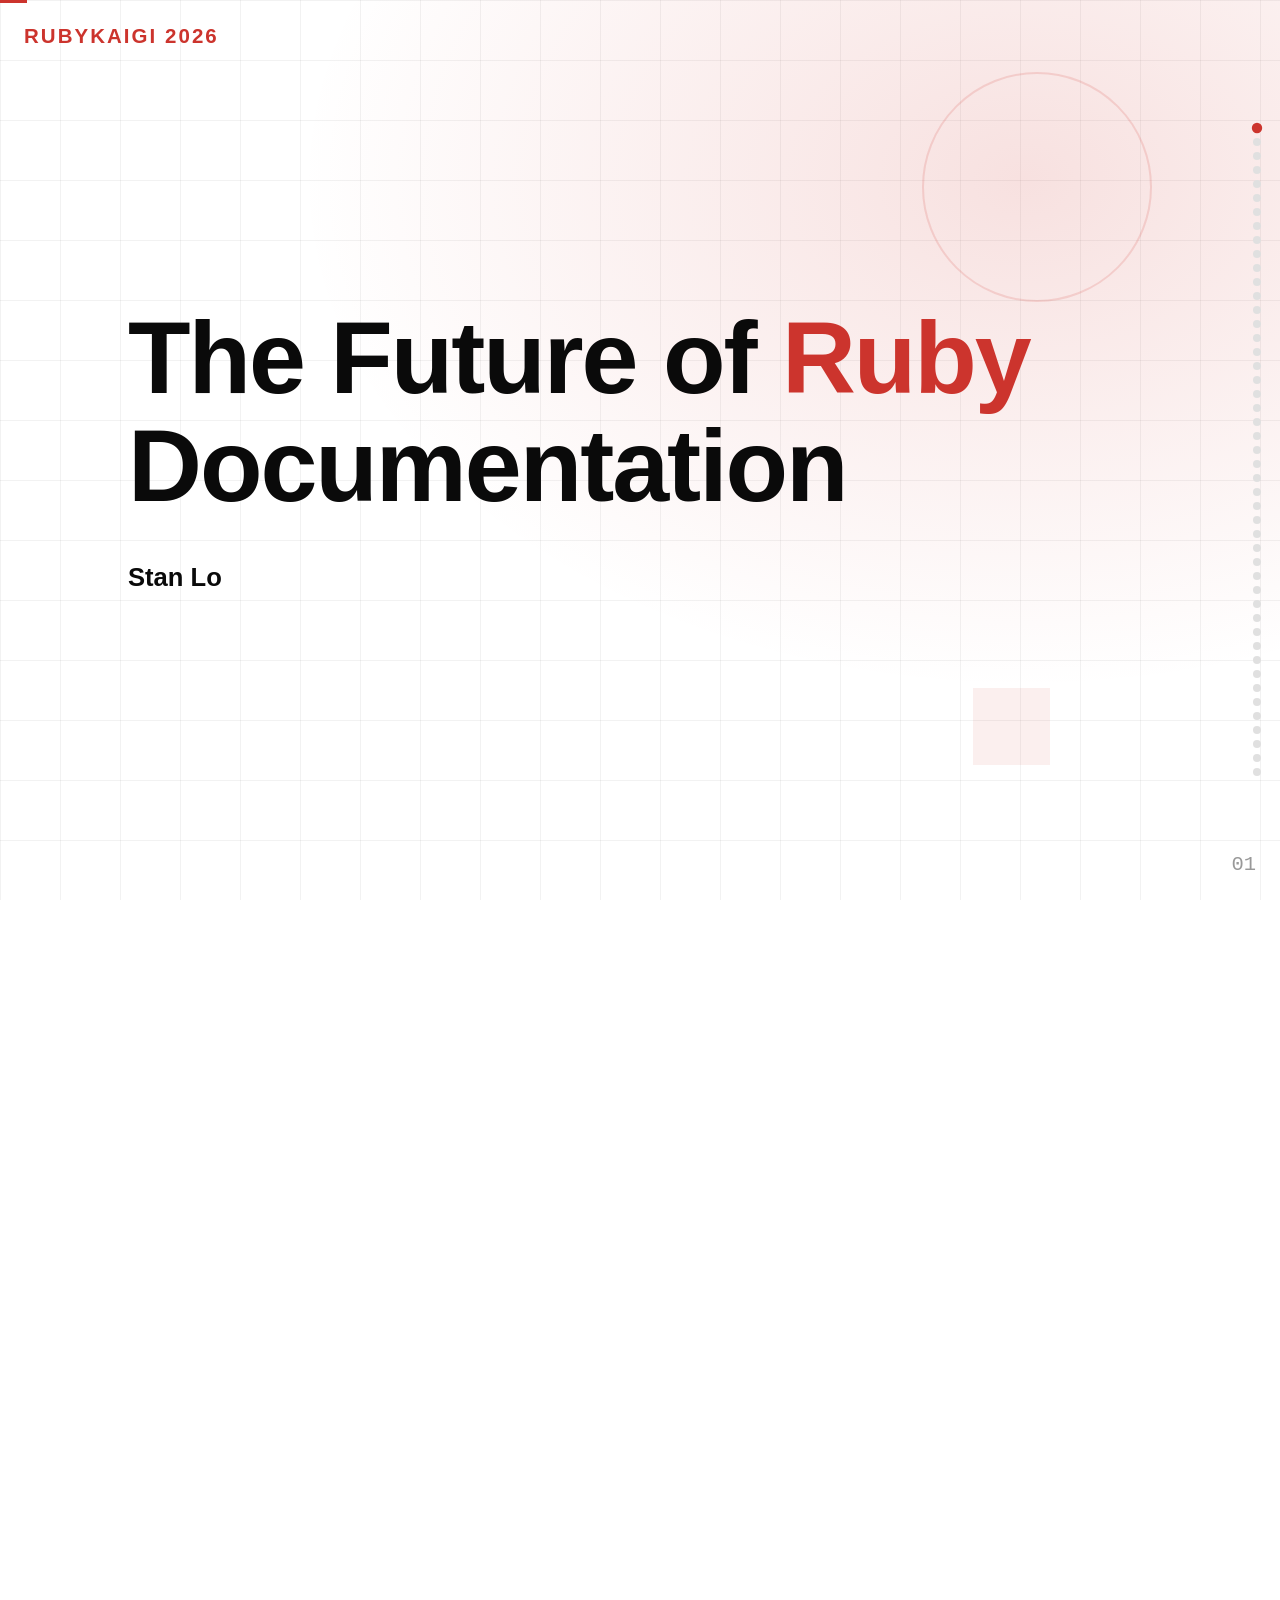
==== commit 5babb05d: "Prune orphaned hidden slides and surface Markdown evidence Delete five hidden slides that no longer " ====
--- a/the-future-of-ruby-documentation.html
+++ b/the-future-of-ruby-documentation.html
@@ -116,16 +116,16 @@
 </style>
 </head>
 <body class="">
-<div class="progress-bar" id="progressBar" style="width: 4.54545%;"></div>
-<nav class="nav-dots" id="navDots"><button class="dot" aria-label="Go to slide 1"></button><button class="dot active" aria-label="Go to slide 2"></button><button class="dot" aria-label="Go to slide 3"></button><button class="dot" aria-label="Go to slide 4"></button><button class="dot" aria-label="Go to slide 5"></button><button class="dot" aria-label="Go to slide 6"></button><button class="dot" aria-label="Go to slide 7"></button><button class="dot" aria-label="Go to slide 8"></button><button class="dot" aria-label="Go to slide 9"></button><button class="dot" aria-label="Go to slide 10"></button><button class="dot" aria-label="Go to slide 11"></button><button class="dot" aria-label="Go to slide 12"></button><button class="dot" aria-label="Go to slide 13"></button><button class="dot" aria-label="Go to slide 14"></button><button class="dot" aria-label="Go to slide 15"></button><button class="dot" aria-label="Go to slide 16"></button><button class="dot" aria-label="Go to slide 17"></button><button class="dot" aria-label="Go to slide 18"></button><button class="dot" aria-label="Go to slide 19"></button><button class="dot" aria-label="Go to slide 20"></button><button class="dot" aria-label="Go to slide 21"></button><button class="dot" aria-label="Go to slide 22"></button><button class="dot" aria-label="Go to slide 23"></button><button class="dot" aria-label="Go to slide 24"></button><button class="dot" aria-label="Go to slide 25"></button><button class="dot" aria-label="Go to slide 26"></button><button class="dot" aria-label="Go to slide 27"></button><button class="dot" aria-label="Go to slide 28"></button><button class="dot" aria-label="Go to slide 29"></button><button class="dot" aria-label="Go to slide 30"></button><button class="dot" aria-label="Go to slide 31"></button><button class="dot" aria-label="Go to slide 32"></button><button class="dot" aria-label="Go to slide 33"></button><button class="dot" aria-label="Go to slide 34"></button><button class="dot" aria-label="Go to slide 35"></button><button class="dot" aria-label="Go to slide 36"></button><button class="dot" aria-label="Go to slide 37"></button><button class="dot" aria-label="Go to slide 38"></button><button class="dot" aria-label="Go to slide 39"></button><button class="dot" aria-label="Go to slide 40"></button><button class="dot" aria-label="Go to slide 41"></button><button class="dot" aria-label="Go to slide 42"></button><button class="dot" aria-label="Go to slide 43"></button><button class="dot" aria-label="Go to slide 44"></button></nav>
+<div class="progress-bar" id="progressBar" style="width: 36.1702%;"></div>
+<nav class="nav-dots" id="navDots"><button class="dot" aria-label="Go to slide 1"></button><button class="dot" aria-label="Go to slide 2"></button><button class="dot" aria-label="Go to slide 3"></button><button class="dot" aria-label="Go to slide 4"></button><button class="dot" aria-label="Go to slide 5"></button><button class="dot" aria-label="Go to slide 6"></button><button class="dot" aria-label="Go to slide 7"></button><button class="dot" aria-label="Go to slide 8"></button><button class="dot" aria-label="Go to slide 9"></button><button class="dot" aria-label="Go to slide 10"></button><button class="dot" aria-label="Go to slide 11"></button><button class="dot" aria-label="Go to slide 12"></button><button class="dot" aria-label="Go to slide 13"></button><button class="dot" aria-label="Go to slide 14"></button><button class="dot" aria-label="Go to slide 15"></button><button class="dot" aria-label="Go to slide 16"></button><button class="dot active" aria-label="Go to slide 17"></button><button class="dot" aria-label="Go to slide 18"></button><button class="dot" aria-label="Go to slide 19"></button><button class="dot" aria-label="Go to slide 20"></button><button class="dot" aria-label="Go to slide 21"></button><button class="dot" aria-label="Go to slide 22"></button><button class="dot" aria-label="Go to slide 23"></button><button class="dot" aria-label="Go to slide 24"></button><button class="dot" aria-label="Go to slide 25"></button><button class="dot" aria-label="Go to slide 26"></button><button class="dot" aria-label="Go to slide 27"></button><button class="dot" aria-label="Go to slide 28"></button><button class="dot" aria-label="Go to slide 29"></button><button class="dot" aria-label="Go to slide 30"></button><button class="dot" aria-label="Go to slide 31"></button><button class="dot" aria-label="Go to slide 32"></button><button class="dot" aria-label="Go to slide 33"></button><button class="dot" aria-label="Go to slide 34"></button><button class="dot" aria-label="Go to slide 35"></button><button class="dot" aria-label="Go to slide 36"></button><button class="dot" aria-label="Go to slide 37"></button><button class="dot" aria-label="Go to slide 38"></button><button class="dot" aria-label="Go to slide 39"></button><button class="dot" aria-label="Go to slide 40"></button><button class="dot" aria-label="Go to slide 41"></button><button class="dot" aria-label="Go to slide 42"></button><button class="dot" aria-label="Go to slide 43"></button><button class="dot" aria-label="Go to slide 44"></button><button class="dot" aria-label="Go to slide 45"></button><button class="dot" aria-label="Go to slide 46"></button><button class="dot" aria-label="Go to slide 47"></button></nav>
 <div class="edit-hotzone" id="editHotzone"></div>
-<button class="edit-toggle" id="editToggle" title="Edit mode (E)">✓</button>
+<button class="edit-toggle" id="editToggle" title="Edit mode (E)">✎</button>
 <div class="edit-banner" id="editBanner">Saved!</div>
 <div class="blackout-overlay" id="blackoutOverlay"></div>
 <div class="notes-panel" id="notesPanel">
   <div class="notes-panel-header">
-    <span class="notes-label">Speaker Notes (slide <span id="noteSlideNum">2</span>/<span id="noteTotalSlides">44</span>)</span>
-    <span class="notes-status" id="noteStatus"></span>
+    <span class="notes-label">Speaker Notes (slide <span id="noteSlideNum">17</span>/<span id="noteTotalSlides">47</span>)</span>
+    <span class="notes-status" id="noteStatus">Saved</span>
   </div>
   <textarea id="notesTextarea" placeholder="Type your speaker notes here..."></textarea>
 </div>
@@ -248,7 +248,7 @@
   <h2 class="reveal">What AI needs from tooling</h2>
   <ul class="reveal">
     <li><strong style="color:var(--text)">Quick, deterministic feedback</strong> — coverage checks, reference validation</li>
-    <li><strong style="color:var(--text)">Live preview</strong> — see changes without regenerating everything</li>
+    <li><strong style="color:var(--text)">Incremental preview</strong> — see changes without regenerating everything</li>
   </ul>
 </div><div class="slide-num">08</div>
   <div class="speaker-notes">That's the content side. But AI also needs good tooling around documentation so it can help developers contribute to them.
@@ -329,26 +329,12 @@
   <div class="speaker-notes">It also has a dark mode, which is turned on based on your system preferences. With Aliki, we hope to give Ruby developers a good impression that matches Ruby's aesthetics.</div>
 </section>
 
-<!-- HIDDEN: ALIKI FEATURES -->
-<section class="slide visible" style="display:none"><div class="slide-content" style="max-width:min(90vw,1100px)">
-  <h2 class="reveal">Aliki</h2>
-  <ul class="reveal">
-    <li>Dark mode with system preference detection</li>
-    <li>Responsive layout</li>
-    <li>Improved search algorithm and UI</li>
-    <li>Automatically generated ToC sidebar</li>
-  </ul>
-  <p class="reveal" style="margin-top:var(--content-gap);font-size:var(--body-size);color:var(--text-secondary)">Named after my cat. Ships as the default theme in Ruby 4.0.</p>
-</div><div class="slide-num">13</div>
-  <div class="speaker-notes">The key features: dark mode that follows system preference, responsive layout, improved search algorithm and UI, and automatically generated ToC sidebar. Named after my cat. Ships as the default in Ruby 4.0.</div>
-</section>
-
 <!-- 14: PARSER REWRITE -->
 <section class="slide visible"><div class="slide-content" style="max-width:min(90vw,1100px)">
   <p class="reveal" style="font-size:var(--small-size);color:var(--accent);font-weight:700;letter-spacing:0.1em;text-transform:uppercase;margin-bottom:var(--element-gap)">Parser</p>
   <h2 class="reveal">The new parser</h2>
   <ul class="reveal">
-    <li>RDoc's Ruby parser couldn't handle modern syntax and hard to maintain</li>
+    <li>RDoc's Ruby parser couldn't handle modern syntax and was hard to maintain</li>
     <li>Tomoya Ishida (@tompng) rewrote it on Prism, fixing many issues along the way</li>
     <li>Fixed 7 long-standing bugs — some open since 2016</li>
   </ul>
@@ -482,7 +468,7 @@
 </div><div class="slide-num">19</div>
   <div class="speaker-notes">So what do we write with RDoc now? RDoc actually has its own markup language, called rdoc as well, and it's still the default instead of Markdown. 
 I believe many of you didn't even know it exists.
-If you look at the syntax — equals sign for headings, curly braces for links, indentation for code blocks. If you need to switch between the 2 languages, it's easy to mistakenly write markdown inside RDoc and it's very annoying.
+If you look at the syntax — it uses equals sign for headings, curly braces for links, indentation for code blocks. If you need to switch between the 2 languages, it's easy to mistakenly write markdown inside RDoc and it's very annoying.
 And because of the way RDoc supports both languages, fixing Markdown bugs is harder than it should be.</div>
 </section>
 
@@ -528,91 +514,6 @@
 And that means fixing a Markdown bug or adding a new feature requires changing the entire pipeline.</div>
 </section>
 
-<!-- HIDDEN: BASH SYNTAX HIGHLIGHTING -->
-<section class="slide visible" style="display:none"><div class="slide-content" style="max-width:min(90vw,1150px)">
-  <p class="reveal" style="font-size:var(--small-size);color:var(--accent);font-weight:700;letter-spacing:0.1em;text-transform:uppercase;margin-bottom:var(--element-gap)">Markdown</p>
-  <h2 class="reveal">Bash syntax highlighting</h2>
-  <div class="reveal" style="display:flex;gap:clamp(2rem,5vw,4rem);margin-top:var(--content-gap)">
-    <div style="flex:1;display:flex;flex-direction:column">
-      <h3 style="color:var(--text-dim)">Before</h3>
-      <div class="code-block" style="margin-top:var(--element-gap);background:#2d2d2d"><span style="color:#e06c75">gem</span> <span style="color:#e0e0e0">install rdoc</span>
-<span style="color:#e06c75">rdoc</span> <span style="color:#56b6c2">--</span><span style="color:#e0e0e0">server</span>
-<span style="color:#e06c75">curl</span> <span style="color:#e0e0e0">localhost</span><span style="color:#56b6c2">:</span><span style="color:#d19a66">4000</span></div>
-      <p style="font-size:var(--small-size);color:var(--accent);margin-top:var(--element-gap)">Language tag ignored — highlighted as Ruby</p>
-    </div>
-    <div style="flex:1;display:flex;flex-direction:column">
-      <h3 style="color:var(--accent)">After</h3>
-      <div class="code-block" style="margin-top:var(--element-gap)"><span style="color:#61afef">gem</span> <span style="color:#e0e0e0">install rdoc</span>
-<span style="color:#61afef">rdoc</span> <span style="color:#56b6c2">--server</span>
-<span style="color:#61afef">curl</span> <span style="color:#e0e0e0">localhost:4000</span></div>
-      <p style="font-size:var(--small-size);color:var(--text-dim);margin-top:var(--element-gap)">Recognized as bash — commands in blue, options in cyan</p>
-    </div>
-  </div>
-</div><div class="slide-num">23</div>
-  <div class="speaker-notes">Before, the language tag on fenced code blocks was completely ignored. Everything was passed through the Ruby highlighter. So bash commands like gem install got colored as Ruby identifiers, and --server became a Ruby operator. Now the language tag is respected — bash, c, sh, shell, and console are all recognized.</div>
-</section>
-
-<!-- HIDDEN: C SYNTAX HIGHLIGHTING -->
-<section class="slide visible" style="display:none"><div class="slide-content" style="max-width:min(90vw,1150px)">
-  <p class="reveal" style="font-size:var(--small-size);color:var(--accent);font-weight:700;letter-spacing:0.1em;text-transform:uppercase;margin-bottom:var(--element-gap)">Markdown</p>
-  <h2 class="reveal">C syntax highlighting</h2>
-  <div class="reveal" style="display:flex;gap:clamp(2rem,5vw,4rem);margin-top:var(--content-gap)">
-    <div style="flex:1;display:flex;flex-direction:column">
-      <h3 style="color:var(--text-dim)">Before</h3>
-      <div class="code-block" style="margin-top:var(--element-gap);background:#2d2d2d"><span style="color:#abb2bf">static VALUE</span>
-<span style="color:#abb2bf">rb_str_length(VALUE str)</span>
-<span style="color:#abb2bf">{</span>
-    <span style="color:#abb2bf">return LONG2NUM(</span>
-      <span style="color:#abb2bf">str_strlen(str, NULL));</span>
-<span style="color:#abb2bf">}</span></div>
-      <p style="font-size:var(--small-size);color:var(--accent);margin-top:var(--element-gap)">No highlighting — plain monospace</p>
-    </div>
-    <div style="flex:1;display:flex;flex-direction:column">
-      <h3 style="color:var(--accent)">After</h3>
-      <div class="code-block" style="margin-top:var(--element-gap)"><span style="color:#e06c75">static</span> <span style="color:#56b6c2">VALUE</span>
-<span style="color:#c678dd">rb_str_length</span>(<span style="color:#56b6c2">VALUE</span> <span style="color:#abb2bf">str</span>)
-{
-    <span style="color:#e06c75">return</span> <span style="color:#d19a66">LONG2NUM</span>(
-      <span style="color:#c678dd">str_strlen</span>(<span style="color:#abb2bf">str</span>, <span style="color:#e06c75">NULL</span>));
-}</div>
-      <p style="font-size:var(--small-size);color:var(--text-dim);margin-top:var(--element-gap)">Keywords red, types cyan, functions purple, macros orange</p>
-    </div>
-  </div>
-  <p class="reveal" style="margin-top:var(--element-gap);font-size:var(--body-size);color:var(--text-secondary)">Important for Ruby's C extension documentation on docs.ruby-lang.org.</p>
-</div><div class="slide-num">22</div>
-  <div class="speaker-notes">C syntax highlighting matters because a large part of Ruby's core API is implemented in C. On docs.ruby-lang.org, method source is shown inline — and before this change, C code had no highlighting at all. Now keywords, types, and function names are colored.</div>
-</section>
-
-<!-- HIDDEN: TABLE INLINE STYLING -->
-<section class="slide visible" style="display:none"><div class="slide-content" style="max-width:min(90vw,1150px)">
-  <p class="reveal" style="font-size:var(--small-size);color:var(--accent);font-weight:700;letter-spacing:0.1em;text-transform:uppercase;margin-bottom:var(--element-gap)">Markdown</p>
-  <h2 class="reveal">Inline styling in tables</h2>
-  <div class="reveal" style="display:flex;gap:clamp(2rem,5vw,4rem);margin-top:var(--content-gap)">
-    <div style="flex:1;display:flex;flex-direction:column">
-      <h3 style="color:var(--text-dim)">Before</h3>
-      <div style="border:2px solid var(--border);border-radius:8px;margin-top:var(--element-gap);overflow:hidden">
-        <table style="width:100%;border-collapse:collapse;font-size:var(--body-size)">
-          <thead><tr style="background:var(--bg-alt)"><th style="padding:0.6em 1em;text-align:left">Name</th><th style="padding:0.6em 1em;text-align:left">Type</th></tr></thead>
-          <tbody><tr><td style="padding:0.6em 1em;border-top:1px solid var(--border)">age</td><td style="padding:0.6em 1em;border-top:1px solid var(--border)">'Integer`</td></tr></tbody>
-        </table>
-      </div>
-      <p style="font-size:var(--small-size);color:var(--accent);margin-top:var(--element-gap)">Backtick code broken in table cells</p>
-    </div>
-    <div style="flex:1;display:flex;flex-direction:column">
-      <h3 style="color:var(--accent)">After</h3>
-      <div style="border:2px solid var(--accent);border-radius:8px;margin-top:var(--element-gap);overflow:hidden">
-        <table style="width:100%;border-collapse:collapse;font-size:var(--body-size)">
-          <thead><tr style="background:var(--bg-alt)"><th style="padding:0.6em 1em;text-align:left">Name</th><th style="padding:0.6em 1em;text-align:left">Type</th></tr></thead>
-          <tbody><tr><td style="padding:0.6em 1em;border-top:1px solid var(--border)">age</td><td style="padding:0.6em 1em;border-top:1px solid var(--border)"><code>Integer</code></td></tr></tbody>
-        </table>
-      </div>
-      <p style="font-size:var(--small-size);color:var(--text-dim);margin-top:var(--element-gap)">Backticks, links, bold, italic now work in cells</p>
-    </div>
-  </div>
-</div><div class="slide-num">23</div>
-  <div class="speaker-notes">Markdown in table cells was broken — backtick code, links, bold, italic didn't render. This was fixed in PR #1386. Now table cells support the same inline styling as regular paragraphs.</div>
-</section>
-
 <!-- 20: GFM COMPATIBILITY TABLE -->
 <section class="slide visible"><div class="slide-content" style="max-width:min(90vw,1300px)">
   <p class="reveal" style="font-size:var(--small-size);color:var(--accent);font-weight:700;letter-spacing:0.1em;text-transform:uppercase;margin-bottom:var(--element-gap)">Markdown</p>
@@ -636,11 +537,93 @@
       </tbody>
     </table>
   </div>
-  <p class="reveal" style="margin-top:var(--element-gap);font-size:var(--body-size);color:var(--text-secondary)">Slowly ticking up. Tracked with a GFM spec comparison test suite.</p>
+  <p class="reveal" style="margin-top:var(--element-gap);font-size:var(--body-size);color:var(--text-secondary)"><br></p>
 </div><div class="slide-num">21</div>
   <div class="speaker-notes">But despite the coupling problem, we've been making progress to make RDoc's markdown closer to GitHub's version. This table shows what we've improved since 2025.
 We're not at full GFM compatibility yet, but we're tracking it systematically.</div>
 </section>
+
+<!-- TABLE INLINE STYLING -->
+<section class="slide visible"><div class="slide-content" style="max-width:min(90vw,1150px)">
+  <p class="reveal" style="font-size:var(--small-size);color:var(--accent);font-weight:700;letter-spacing:0.1em;text-transform:uppercase;margin-bottom:var(--element-gap)">Markdown</p>
+  <h2 class="reveal">Inline styling in tables</h2>
+  <div class="reveal" style="display:flex;gap:clamp(2rem,5vw,4rem);margin-top:var(--content-gap)">
+    <div style="flex:1;display:flex;flex-direction:column">
+      <h3 style="color:var(--text-dim)">Before</h3>
+      <div style="border:2px solid var(--border);border-radius:8px;margin-top:var(--element-gap);overflow:hidden">
+        <table style="width:100%;border-collapse:collapse;font-size:var(--body-size)">
+          <thead><tr style="background:var(--bg-alt)"><th style="padding:0.6em 1em;text-align:left">Name</th><th style="padding:0.6em 1em;text-align:left">Type</th></tr></thead>
+          <tbody><tr><td style="padding:0.6em 1em;border-top:1px solid var(--border)">age</td><td style="padding:0.6em 1em;border-top:1px solid var(--border)">'Integer`</td></tr></tbody>
+        </table>
+      </div>
+      <p style="font-size:var(--small-size);color:var(--accent);margin-top:var(--element-gap)">Backtick code broken in table cells</p>
+    </div>
+    <div style="flex:1;display:flex;flex-direction:column">
+      <h3 style="color:var(--accent)">After</h3>
+      <div style="border:2px solid var(--accent);border-radius:8px;margin-top:var(--element-gap);overflow:hidden">
+        <table style="width:100%;border-collapse:collapse;font-size:var(--body-size)">
+          <thead><tr style="background:var(--bg-alt)"><th style="padding:0.6em 1em;text-align:left">Name</th><th style="padding:0.6em 1em;text-align:left">Type</th></tr></thead>
+          <tbody><tr><td style="padding:0.6em 1em;border-top:1px solid var(--border)">age</td><td style="padding:0.6em 1em;border-top:1px solid var(--border)"><code>Integer</code></td></tr></tbody>
+        </table>
+      </div>
+      <p style="font-size:var(--small-size);color:var(--text-dim);margin-top:var(--element-gap)">Backticks, links, bold, italic now work in cells</p>
+    </div>
+  </div>
+</div><div class="slide-num">22</div>
+<div class="speaker-notes"></div></section>
+
+<!-- BASH SYNTAX HIGHLIGHTING -->
+<section class="slide visible"><div class="slide-content" style="max-width:min(90vw,1150px)">
+  <p class="reveal" style="font-size:var(--small-size);color:var(--accent);font-weight:700;letter-spacing:0.1em;text-transform:uppercase;margin-bottom:var(--element-gap)">Markdown</p>
+  <h2 class="reveal">Bash syntax highlighting</h2>
+  <div class="reveal" style="display:flex;gap:clamp(2rem,5vw,4rem);margin-top:var(--content-gap)">
+    <div style="flex:1;display:flex;flex-direction:column">
+      <h3 style="color:var(--text-dim)">Before</h3>
+      <div class="code-block" style="margin-top:var(--element-gap);background:#2d2d2d"><span style="color:#e06c75">gem</span> <span style="color:#e0e0e0">install rdoc</span>
+<span style="color:#e06c75">rdoc</span> <span style="color:#56b6c2">--</span><span style="color:#e0e0e0">server</span>
+<span style="color:#e06c75">curl</span> <span style="color:#e0e0e0">localhost</span><span style="color:#56b6c2">:</span><span style="color:#d19a66">4000</span></div>
+      <p style="font-size:var(--small-size);color:var(--accent);margin-top:var(--element-gap)">Language tag ignored — highlighted as Ruby</p>
+    </div>
+    <div style="flex:1;display:flex;flex-direction:column">
+      <h3 style="color:var(--accent)">After</h3>
+      <div class="code-block" style="margin-top:var(--element-gap)"><span style="color:#61afef">gem</span> <span style="color:#e0e0e0">install rdoc</span>
+<span style="color:#61afef">rdoc</span> <span style="color:#56b6c2">--server</span>
+<span style="color:#61afef">curl</span> <span style="color:#e0e0e0">localhost:4000</span></div>
+      <p style="font-size:var(--small-size);color:var(--text-dim);margin-top:var(--element-gap)">Recognized as bash — commands in blue, options in cyan</p>
+    </div>
+  </div>
+</div><div class="slide-num">23</div>
+<div class="speaker-notes"></div></section>
+
+<!-- C SYNTAX HIGHLIGHTING -->
+<section class="slide visible"><div class="slide-content" style="max-width:min(90vw,1150px)">
+  <p class="reveal" style="font-size:var(--small-size);color:var(--accent);font-weight:700;letter-spacing:0.1em;text-transform:uppercase;margin-bottom:var(--element-gap)">Markdown</p>
+  <h2 class="reveal">C syntax highlighting</h2>
+  <div class="reveal" style="display:flex;gap:clamp(2rem,5vw,4rem);margin-top:var(--content-gap)">
+    <div style="flex:1;display:flex;flex-direction:column">
+      <h3 style="color:var(--text-dim)">Before</h3>
+      <div class="code-block" style="margin-top:var(--element-gap);background:#2d2d2d"><span style="color:#abb2bf">static VALUE</span>
+<span style="color:#abb2bf">rb_str_length(VALUE str)</span>
+<span style="color:#abb2bf">{</span>
+    <span style="color:#abb2bf">return LONG2NUM(</span>
+      <span style="color:#abb2bf">str_strlen(str, NULL));</span>
+<span style="color:#abb2bf">}</span></div>
+      <p style="font-size:var(--small-size);color:var(--accent);margin-top:var(--element-gap)">No highlighting</p>
+    </div>
+    <div style="flex:1;display:flex;flex-direction:column">
+      <h3 style="color:var(--accent)">After</h3>
+      <div class="code-block" style="margin-top:var(--element-gap)"><span style="color:#e06c75">static</span> <span style="color:#56b6c2">VALUE</span>
+<span style="color:#c678dd">rb_str_length</span>(<span style="color:#56b6c2">VALUE</span> <span style="color:#abb2bf">str</span>)
+{
+    <span style="color:#e06c75">return</span> <span style="color:#d19a66">LONG2NUM</span>(
+      <span style="color:#c678dd">str_strlen</span>(<span style="color:#abb2bf">str</span>, <span style="color:#e06c75">NULL</span>));
+}</div>
+      <p style="font-size:var(--small-size);color:var(--text-dim);margin-top:var(--element-gap)">Keywords red, types cyan, functions purple, macros orange</p>
+    </div>
+  </div>
+  <p class="reveal" style="margin-top:var(--element-gap);font-size:var(--body-size);color:var(--text-secondary)">Important for Ruby's C source code on docs.ruby-lang.org.</p>
+</div><div class="slide-num">24</div>
+<div class="speaker-notes"></div></section>
 
 <!-- 21: GFM COMPAT DOCS -->
 <section class="slide visible"><div class="slide-content" style="max-width:min(90vw,1300px)">
@@ -650,7 +633,7 @@
     <img src="images/gfm-compat-docs.png" alt="GFM compatibility documentation page in RDoc" style="max-width:100%;max-height:min(60vh,550px);border-radius:8px;border:1px solid var(--border);box-shadow:0 4px 20px rgba(0,0,0,0.1)">
   </div>
   <p class="reveal" style="margin-top:var(--element-gap);font-size:var(--small-size);color:var(--text-dim);text-align:center"><a href="https://ruby.github.io/rdoc/doc/markup_reference/markdown_md.html" style="color:var(--text-dim)">ruby.github.io/rdoc/doc/markup_reference/markdown_md.html</a></p>
-</div><div class="slide-num">22</div>
+</div><div class="slide-num">25</div>
   <div class="speaker-notes">We also added official documentation that tracks exactly where RDoc's Markdown support stands compared to GitHub's version. So if you want to know what you can and can't do, it's all documented now. And contributions for Markdown are obviously welcome.</div>
 </section>
 
@@ -663,7 +646,7 @@
     <li><code>sig/</code> directory — <code>.rbs</code> files, including stdlib declarations</li>
     <li>Displayed in HTML and <code>ri</code>, with linked type names</li>
   </ul>
-</div><div class="slide-num">23</div>
+</div><div class="slide-num">26</div>
   <div class="speaker-notes">Now let's talk about type signatures. RDoc now extracts RBS type information from two sources — inline annotations in your Ruby files, and .rbs files in your sig/ directory. It validates their syntax, and displays them in both the HTML output and ri.</div>
 </section>
 
@@ -675,7 +658,7 @@
     <img src="images/rbs-html-output.png" alt="RBS type signatures in Aliki HTML output" style="width:100%;max-height:min(60vh,550px);object-fit:contain;border-radius:8px;border:1px solid var(--border);box-shadow:0 4px 20px rgba(0,0,0,0.1)">
     <div style="position:absolute;top:21%;right:22%;background:var(--accent);color:#fff;font-size:var(--small-size);padding:0.3em 0.8em;border-radius:4px;font-weight:700;white-space:nowrap">← type signature</div>
   </div>
-</div><div class="slide-num">24</div>
+</div><div class="slide-num">27</div>
   <div class="speaker-notes">Here's what it looks like in Aliki. The type signature shows up under the existing call signatures. You can see the parameter types and return type at a glance. When the types match existing classes, they'll become links to the class's page as well.</div>
 </section>
 
@@ -686,7 +669,7 @@
   <div class="reveal" style="margin-top:var(--content-gap)">
     <video src="images/rdoc-server-demo.mp4" style="max-width:100%;max-height:min(60vh,550px);border-radius:8px;border:1px solid var(--border);box-shadow:0 4px 20px rgba(0,0,0,0.1);cursor:pointer" onclick="this.paused?this.play():this.pause()" onloadedmetadata="this.playbackRate=0.75" loop="" muted=""></video>
   </div>
-</div><div class="slide-num">25</div>
+</div><div class="slide-num">28</div>
   <div class="speaker-notes">That covers the content improvements. Now let's talk about tooling. 
 The server mode will dramatically increase developers' productivity when it comes to document editing. You edit a file, the browser refreshes automatically to show you the latest changes.
 [Click to play the demo.]</div>
@@ -703,7 +686,7 @@
     <li>Run <code>rdoc --server</code> in any gem using RDoc to preview its docs</li>
     <li><code>make html-server</code>&nbsp;in ruby/ruby — the same flow for Ruby core docs</li>
   </ul>
-</div><div class="slide-num">26</div>
+</div><div class="slide-num">29</div>
   <div class="speaker-notes">The server mode has zero external dependencies — it uses Ruby's built-in TCPServer. It has a background watcher monitoring files and only re-parses the ones that changed. The latency is between 100 and 200 milliseconds right now. With future improvements on parsing and rendering performance, I hope we can make it feel instant someday.
 
 Any gem that uses RDoc gets this out of the box — just run rdoc --server in your project and you can preview your documentation changes the same way.
@@ -720,14 +703,14 @@
     <li>RBS type signatures in HTML and <code>ri</code></li>
     <li>Server mode</li>
   </ul>
-</div><div class="slide-num">27</div>
+</div><div class="slide-num">30</div>
   <div class="speaker-notes">So, everything I just showed you — except Aliki, which already shipped — the Prism parser, many Markdown fixes, RBS type signatures, server mode — all of this is coming in RDoc 8.0. That's the next major release.</div>
 </section>
 
 <!-- 27: SECTION 3 TRANSITION -->
 <section class="slide visible" data-section="What's Still Ahead" data-budget="8-9 min"><div class="slide-content" style="max-width:min(90vw,1100px);text-align:center;align-items:center">
   <h2 class="reveal" style="font-size:var(--hero-size)">So what's still ahead for <span class="accent">RDoc</span>?</h2>
-</div><div class="slide-num">28</div>
+</div><div class="slide-num">31</div>
   <div class="speaker-notes">That's the foundation we've rebuilt. Now let's talk about what's still ahead — there are three areas.</div>
 </section>
 
@@ -742,7 +725,7 @@
     <div style="font-size:var(--small-size);color:var(--accent);font-weight:700;letter-spacing:0.1em;text-transform:uppercase;white-space:nowrap">LLM-ready docs</div>
     <div style="font-size:var(--body-size);color:var(--text)">Optimize documentation consumption for AI</div>
   </div>
-</div><div class="slide-num">29</div>
+</div><div class="slide-num">32</div>
   <div class="speaker-notes">First is migrating to Markdown — so developers can write documentation in the language they already know.
 Second is annotations — I want to explore a way for documentation to express design relationships.
 Third is LLM-ready documentation — finding a way to optimize documentation consumption for AI.
@@ -772,7 +755,7 @@
     <li>Change RDoc's default markup to Markdown</li>
   </ul>
   <p class="reveal" style="margin-top:var(--content-gap);font-size:var(--body-size);color:var(--text-secondary)">A large effort — but AI-assisted tooling can help us get there faster.</p>
-</div><div class="slide-num">30</div>
+</div><div class="slide-num">33</div>
   <div class="speaker-notes">As I mentioned earlier, the RDoc markup is NOT the ideal language for documentation in this age.
 And that creates a major friction for people using RDoc as a tool, including contributing to Ruby's core documentation. So I think in the long term we should fully migrate to use Markdown as the only documentation language.
 But to achieve that, it means building an automatic translator from RDoc markup to Markdown. Migrating Ruby core's documentation to Markdown. And making Markdown the default markup language.
@@ -789,7 +772,7 @@
     <li>Describe relationships across components</li>
   </ul>
   <p class="reveal" style="margin-top:var(--content-gap);font-size:var(--body-size);color:var(--text-secondary)">Design intent in the docs — useful for both humans and AI.</p>
-</div><div class="slide-num">31</div>
+</div><div class="slide-num">34</div>
   <div class="speaker-notes">I also want to explore using annotations to encode more code design information into documentation.
 Concepts like abstract methods, overrides, and interfaces are commonly seen in typing languages. But they're useful for documentation too even if you don't type check your code.
 The relationships these annotations describe will be helpful for both humans and AI to understand the design.</div>
@@ -827,74 +810,21 @@
       <div style="border:1px solid var(--accent);border-radius:6px;padding:0.3em 0.8em;font-size:var(--small-size);background:var(--card-bg)">ToMarkdown#convert <span style="color:var(--accent)">override</span></div>
     </div>
   </div>
-</div><div class="slide-num">32</div>
+</div><div class="slide-num">35</div>
   <div class="speaker-notes">Here's what it could look like. Let's say you have a parent class `Formatter`, defining an abstract method `convert` that child classes should override. This is a common pattern we can see in many gems. 
 In this case, you can use abstract and override annotations to provide that information.
 Then in the generated docs, RDoc can list all of the implementations on the Formatter class's page. And each override would also have UI links back to the parent method.
 Combining annotations with type signatures will allow us to create more expressive documentation that benefits all consumers.</div>
 </section>
 
-<!-- REMOVED: AI skills section (thesis, what's an AI skill, where it helps, what it could teach) -->
-
-<!-- HIDDEN: INSTALL QUESTION -->
-<section class="slide visible" style="display:none"><div class="slide-content" style="max-width:min(90vw,1100px);text-align:center;align-items:center">
-  <h2 class="reveal" style="font-size:var(--hero-size)">But how do users install it?</h2>
-</div><div class="slide-num">35</div>
-  <div class="speaker-notes">So that's what the skill could teach. Writing the skill is actually the easier part.
-The harder question is how users get it onto their system. An agent doesn't pull skills out of thin air. Someone has to install them, keep them up to date, and maybe pin them to specific versions.
-Honestly, there's no clean answer yet. Every agent has its own way of doing this, and none of them are standardized. So before we ship an RDoc skill, we need to figure out which approach fits best. That's something we'll work on after 8.0 ships.</div>
-</section>
-
-<!-- HIDDEN: WHAT I'D LIKE TO SEE FOR RUBY -->
-<section class="slide visible" style="display:none"><div class="slide-content" style="max-width:min(90vw,1150px)">
-  <p class="reveal" style="font-size:var(--small-size);color:var(--accent);font-weight:700;letter-spacing:0.1em;text-transform:uppercase;margin-bottom:var(--element-gap)">AI skills</p>
-  <h2 class="reveal">What I'd like to see for Ruby</h2>
-  <div class="reveal" style="margin-top:var(--content-gap);display:flex;align-items:center;gap:clamp(0.5rem,1.2vw,1rem)">
-    <!-- Registry box (JSON) -->
-    <div style="flex:0 0 auto">
-      <div style="font-size:var(--small-size);color:var(--accent);font-weight:700;margin-bottom:0.4em"><code>ruby/ruby-skills</code> <span style="color:var(--text-secondary);font-weight:400">(registry)</span></div>
-      <div class="code-block" style="background:#2d2d2d;font-family:var(--font-mono);font-size:clamp(0.7rem,1.2vw,0.9rem);padding:clamp(0.6rem,1.2vw,1rem);text-align:left;color:#e0e0e0"><span style="color:#abb2bf">[</span>
-  <span style="color:#abb2bf">{</span> <span style="color:#c678dd">name:</span> <span style="color:#7ee787">"RDoc skill"</span>,&nbsp;&nbsp;&nbsp;&nbsp;<span style="color:#c678dd">source:</span> <span style="color:#7ee787">"github.com/ruby/rdoc"</span> <span style="color:#abb2bf">}</span>,
-  <span style="color:#abb2bf">{</span> <span style="color:#c678dd">name:</span> <span style="color:#7ee787">"IRB skill"</span>,&nbsp;&nbsp;&nbsp;&nbsp;&nbsp;<span style="color:#c678dd">source:</span> <span style="color:#7ee787">"github.com/ruby/irb"</span> <span style="color:#abb2bf">}</span>,
-  <span style="color:#abb2bf">{</span> <span style="color:#c678dd">name:</span> <span style="color:#7ee787">"Debugger skill"</span>, <span style="color:#c678dd">source:</span> <span style="color:#7ee787">"github.com/ruby/debug"</span> <span style="color:#abb2bf">}</span>
-<span style="color:#abb2bf">]</span></div>
-    </div>
-    <!-- Arrow -->
-    <div style="flex:0 0 auto;font-size:clamp(1.2rem,2vw,1.8rem);color:var(--text-dim)">→</div>
-    <!-- Source repos -->
-    <div style="flex:1;display:flex;flex-direction:column;gap:clamp(0.4rem,1vw,0.6rem)">
-      <div style="border:1px solid var(--border);border-radius:6px;padding:clamp(0.4rem,1vw,0.6rem) clamp(0.8rem,1.5vw,1rem);background:var(--card-bg);font-size:var(--small-size)"><code>ruby/rdoc</code> → RDoc skill</div>
-      <div style="border:1px solid var(--border);border-radius:6px;padding:clamp(0.4rem,1vw,0.6rem) clamp(0.8rem,1.5vw,1rem);background:var(--card-bg);font-size:var(--small-size)"><code>ruby/irb</code> → IRB skill</div>
-      <div style="border:1px solid var(--border);border-radius:6px;padding:clamp(0.4rem,1vw,0.6rem) clamp(0.8rem,1.5vw,1rem);background:var(--card-bg);font-size:var(--small-size)"><code>ruby/debug</code> → Debugger skill</div>
-    </div>
-  </div>
-  <p class="reveal" style="margin-top:var(--content-gap);font-size:var(--small-size);color:var(--text-secondary)">The registry is just an index that points to source repos. Each project maintains its own skill.</p>
-</div><div class="slide-num">37</div>
-  <div class="speaker-notes">So what would this look like for Ruby?
-I'd like to see a central registry — here I'm calling it ruby/ruby-skills. It's really just an index, a list of entries pointing to where each skill lives.
-Each project maintains its own skill in its own repo. For example, RDoc maintains documentation-related skills in ruby/rdoc. The debugger maintains its own in ruby/debug.
-This way, skills are maintained and evolved alongside the tools they describe. And the registry itself stays small — just a pointer list.</div>
-</section>
-
-<!-- HIDDEN: BETTER TOOLS FOR WRITING -->
-<section class="slide visible" style="display:none"><div class="slide-content" style="max-width:min(90vw,1100px)">
-  <p class="reveal" style="font-size:var(--small-size);color:var(--accent);font-weight:700;letter-spacing:0.1em;text-transform:uppercase;margin-bottom:var(--element-gap)">Contributing</p>
-  <h2 class="reveal">Better tools for writing docs</h2>
-  <ul class="reveal">
-    <li>For humans: <code>rdoc --server</code> (live preview)</li>
-    <li>For AI agents: <code>rdoc -C</code> (coverage — what's missing)</li>
-    <li>For AI agents: <code>ri --format=markdown</code> (query docs directly)</li>
-  </ul>
-</div><div class="slide-num">34</div>
-  <div class="speaker-notes">For humans, server mode gives you live preview while writing. For AI agents, rdoc -C gives coverage reports — what's undocumented, what has broken references. And ri --format=markdown lets agents query Ruby documentation directly in a format they're fluent in.</div>
-</section>
+<!-- REMOVED: AI skills section (thesis, what's an AI skill, where it helps, what it could teach, install question, ruby/ruby-skills registry) -->
 
 <!-- 33: LLM-READY DOCS SECTION OPENER -->
 <section class="slide visible"><div class="slide-content" style="max-width:min(90vw,1100px)">
   <p class="reveal" style="font-size:var(--small-size);color:var(--accent);font-weight:700;letter-spacing:0.1em;text-transform:uppercase;margin-bottom:var(--element-gap)">LLM-ready docs</p>
   <h2 class="reveal">Optimize documentation consumption for <span class="accent">AI</span></h2>
   <p class="reveal" style="margin-top:var(--content-gap);font-size:var(--body-size);color:var(--text-secondary)">But why does AI need something special?</p>
-</div><div class="slide-num">33</div>
+</div><div class="slide-num">36</div>
   <div class="speaker-notes">The third area is making documentation ready for AI consumption.
 But why does AI need something special?</div>
 </section>
@@ -940,7 +870,7 @@
     </div>
   </div>
   <p class="reveal" style="margin-top:var(--content-gap);font-size:var(--body-size);color:var(--text-secondary);text-align:center"><br></p>
-</div><div class="slide-num">34</div>
+</div><div class="slide-num">37</div>
   <div class="speaker-notes">Well it's all about tokens. Here's the same small doc in two formats: Markdown and HTML.
 If you run it against a tokenizer AI uses, the Markdown version takes about 100 tokens. The HTML version takes about 152. The results may vary based on specific tokenizers, but the gap should be similar.</div>
 </section>
@@ -957,7 +887,7 @@
     <div>HTML → Markdown</div><div style="text-align:right">69k</div>
     <div>Raw HTML</div><div style="text-align:right;color:var(--accent);font-weight:700">183k</div>
   </div>
-</div><div class="slide-num">35</div>
+</div><div class="slide-num">38</div>
   <div class="speaker-notes">Now let's see what that looks like in practice. docs.ruby-lang.org is how most people read Ruby's documentation nowadays.
 And let's say you want the agent to read Array's documentation.
 The pure content — plain text — is about 51,000 tokens. Converting the same page to Markdown, it's about 69,000.
@@ -978,7 +908,7 @@
 <span style="color:#999">└──</span> ...</pre>
   <p class="reveal" style="margin-top:var(--content-gap);font-size:var(--body-size);color:var(--text-secondary);text-align:center">Two changes: generate <code>.md</code> next to every <code>.html</code>, and list them in <code>/llms.txt</code>.</p>
   <p class="reveal" style="margin-top:var(--element-gap);font-size:var(--small-size);color:var(--text-dim);text-align:center">Tradeoff: doc generation gets slower.</p>
-</div><div class="slide-num">36</div>
+</div><div class="slide-num">39</div>
   <div class="speaker-notes">So how can we fix this? The most popular solution is to generate Markdown files with llms.txt.
 First, generate a Markdown file next to every HTML file. So for Array, we'll get an Array.md file as well.
 Second, list all the Markdown paths in a /llms.txt file, so agents know where to look for those .md files.</div>
@@ -998,7 +928,7 @@
 - [Array](Array.md): core class
 - [Hash](Hash.md): core class
 - [String](String.md): core class</pre>
-</div><div class="slide-num">37</div>
+</div><div class="slide-num">40</div>
   <div class="speaker-notes">What is llms.txt, you may wonder.
 It's a markdown file at the root of your website, similar to robots.txt. Inside, you list the Markdown URLs with a short description of each.
 The idea is that agents fetch this file first, then pull just the .md files they need — skipping the HTML files entirely.
@@ -1012,29 +942,12 @@
     <img src="images/prototype-commit.png" alt="Commit: Generate llms.txt and llms-full.txt for LLM consumption — 2 months ago" style="max-width:min(80vw,900px);max-height:min(40vh,320px);border-radius:8px;border:1px solid var(--grid-color)">
   </div>
   <p class="reveal" style="margin-top:var(--content-gap);font-size:var(--body-size);color:var(--text-secondary)"><br></p>
-</div><div class="slide-num">38</div>
+</div><div class="slide-num">41</div>
   <div class="speaker-notes">And I started prototyping this 2 months ago.
 Started with just llms.txt support, and I also tried to add an HTML to Markdown converter.</div>
 </section>
 
-<!-- 36: WHO SHIPS LLMS.TXT (hidden — tone pivot) -->
-<section class="slide" style="display:none"><div class="slide-content" style="max-width:min(90vw,1150px)">
-  <p class="reveal" style="font-size:var(--small-size);color:var(--accent);font-weight:700;letter-spacing:0.1em;text-transform:uppercase;margin-bottom:var(--element-gap)">LLM-ready docs</p>
-  <h2 class="reveal">Who actually ships it?</h2>
-  <div class="reveal" style="margin-top:var(--content-gap);display:grid;grid-template-columns:auto auto auto;gap:clamp(0.4rem,1vw,0.8rem) clamp(1.5rem,4vw,3rem);align-items:center;justify-content:center;font-family:var(--font-mono);font-size:var(--small-size);max-width:min(90vw,900px);margin-left:auto;margin-right:auto">
-    <div style="color:var(--text-dim);font-weight:700">Site</div><div style="color:var(--text-dim);font-weight:700;text-align:center">llms.txt</div><div style="color:var(--text-dim);font-weight:700">Notes</div>
-    <div>doc.rust-lang.org</div><div style="text-align:center;color:var(--accent);font-weight:700">✗</div><div style="color:var(--text-dim)">RFC #3751 closed without merging</div>
-    <div>docs.python.org</div><div style="text-align:center;color:var(--accent);font-weight:700">✗</div><div style="color:var(--text-dim)">—</div>
-    <div>nodejs.org</div><div style="text-align:center;color:var(--accent);font-weight:700">✗</div><div style="color:var(--text-dim)">—</div>
-    <div>developer.mozilla.org</div><div style="text-align:center;color:var(--accent);font-weight:700">✗</div><div style="color:var(--text-dim)">—</div>
-    <div>hexdocs.pm (ExDoc)</div><div style="text-align:center;color:var(--text);font-weight:700">✓</div><div style="color:var(--text-dim)">default in ExDoc v0.40+ — propagates to every project on next docs build</div>
-  </div>
-  <p class="reveal" style="position:absolute;bottom:clamp(0.8rem, 2vw, 1.5rem);left:clamp(1rem, 3vw, 2rem);font-size:clamp(0.65rem, 1vw, 0.8rem);color:var(--text-dim)">Verified April 2026 — curl to /llms.txt at each root</p>
-</div><div class="slide-num">38</div>
-  <div class="speaker-notes">So who actually ships llms.txt today?
-The short answer: most communities haven't acted on it. Rust has rejected a similar proposal. And Python, Node, MDN also haven't shipped anything for this.
-The one exception is the Elixir community. ExDoc, its documentation tool, made .md and llms.txt support a default in version 0.40 earlier this year, and its official documentation has adopted it too.</div>
-</section>
+<!-- REMOVED: llms.txt industry adoption table — dropped during tone pivot -->
 
 <!-- 39: AGENT-SIDE CONVERSION -->
 <section class="slide visible"><div class="slide-content" style="max-width:min(92vw,1250px)">
@@ -1050,7 +963,7 @@
     <div>pi</div><div style="color:var(--text-secondary)">Raw curl, raw bytes</div><div style="text-align:center;color:var(--text);font-weight:700">Yes — biggest</div>
   </div>
   <p class="reveal" style="margin-top:var(--content-gap);font-size:var(--body-size);color:var(--text-secondary);text-align:center">Most mainstream agents don't need this</p>
-</div><div class="slide-num">39</div>
+</div><div class="slide-num">42</div>
   <div class="speaker-notes">But before I open the pull request, I wanted to check if this approach really helps. And my research shows that the industry is solving the problem from the other side, by giving agents better tools.
 
 Take Claude Code as an example. When you ask it to read an HTML page, it uses a tool called WebFetch — which already converts HTML to Markdown, then uses a cheaper model to summarize the page, and only passes a summary into the main session. So the feature we just talked about will not help Claude Code at all.
@@ -1061,14 +974,14 @@
 <!-- 39b: THE ANSWER — NO -->
 <section class="slide visible"><div class="slide-content" style="max-width:min(90vw,1100px);text-align:center;align-items:center">
   <h2 class="reveal" style="font-size:var(--hero-size)"><span class="accent">No.</span> LLM-ready docs aren't needed.</h2>
-</div><div class="slide-num">40</div>
+</div><div class="slide-num">43</div>
   <div class="speaker-notes">So do we need to build AI specific documentation? No.</div>
 </section>
 
 <!-- 40: WHERE RDOC LANDS -->
 <section class="slide visible"><div class="slide-content" style="max-width:min(90vw,1100px);text-align:center;align-items:center">
   <h2 class="reveal" style="font-size:var(--hero-size)">The best thing RDoc can do for <span class="accent">AI</span> is be good at its job.</h2>
-</div><div class="slide-num">41</div>
+</div><div class="slide-num">44</div>
   <div class="speaker-notes">At the end of the day, there's nothing in documentation that's AI specific. It shares the same content with us. It contributes the same sources like us. The only way to make AI getting better at Ruby, is to contribute to the documentation we already have. Ruby core documentation, gem documentation, your project's documentation.
 
 And as RDoc maintainers, our job is to make sure RDoc makes writing documentation easy and enjoyable, and that the documentation we see provides all the information that's valuable to us.</div>
@@ -1082,7 +995,7 @@
     <li>RDoc 8.0 modernizes the foundation — new parser, Markdown improvements, RBS, server mode</li>
     <li>Still ahead — Markdown migration, design annotations, Markdown parser refactor, better integration with other tools</li>
   </ul>
-</div><div class="slide-num">42</div>
+</div><div class="slide-num">45</div>
   <div class="speaker-notes">OK, that's all I have for Ruby's documentation. Let me recap:
 First, what makes documentation useful to AI overlaps with what makes it useful to developers.
 Second, RDoc 8.0 will be a big improvement for Ruby's documentation. It will provide a new parser, Markdown improvements, RBS type signatures, and server mode.
@@ -1104,7 +1017,7 @@
     </div>
   </div>
   <p class="reveal" style="margin-top:var(--content-gap);font-size:var(--body-size);color:var(--text-secondary)">For all the reviews on my RDoc PRs.</p>
-</div><div class="slide-num">43</div>
+</div><div class="slide-num">46</div>
   <div class="speaker-notes">Before I finish — I want to thank Sutou-san and Pen-san. They reviewed all of my RDoc PRs in the past year and provided a lot of valuable feedback.</div>
 </section>
 
@@ -1117,7 +1030,7 @@
       <span>BlueSky: <span style="color:var(--accent)">@st0012.dev</span></span>
     </div>
   </div>
-  <div class="slide-num">44</div>
+  <div class="slide-num">47</div>
   <div class="speaker-notes">Thank you for coming to my talk. I'll be around if you have questions.</div>
 </section>
 
@@ -1656,4 +1569,4 @@
 
 
 <browser-mcp-container data-wxt-shadow-root=""></browser-mcp-container><div id="1p-menu-live-region" role="status" aria-live="polite" aria-atomic="true" aria-relevant="all" style="clip: rect(0px, 0px, 0px, 0px); clip-path: inset(50%); height: 1px; overflow: hidden; position: fixed; top: 0px; left: 0px; white-space: nowrap; width: 1px; overflow-wrap: normal;">1Password menu is available. Press down arrow to select.</div><browser-mcp-container data-wxt-shadow-root=""></browser-mcp-container><browser-mcp-container data-wxt-shadow-root=""></browser-mcp-container><div id="1p-menu-live-region" role="status" aria-live="polite" aria-atomic="true" aria-relevant="all" style="clip: rect(0px, 0px, 0px, 0px); clip-path: inset(50%); height: 1px; overflow: hidden; position: fixed; top: 0px; left: 0px; white-space: nowrap; width: 1px; overflow-wrap: normal;">1Password menu is available. Press down arrow to select.</div><browser-mcp-container data-wxt-shadow-root=""></browser-mcp-container><browser-mcp-container data-wxt-shadow-root=""></browser-mcp-container><browser-mcp-container data-wxt-shadow-root=""></browser-mcp-container><browser-mcp-container data-wxt-shadow-root=""></browser-mcp-container><browser-mcp-container data-wxt-shadow-root=""></browser-mcp-container><browser-mcp-container data-wxt-shadow-root=""></browser-mcp-container><browser-mcp-container data-wxt-shadow-root=""></browser-mcp-container><browser-mcp-container data-wxt-shadow-root=""></browser-mcp-container><div id="1p-menu-live-region" role="status" aria-live="polite" aria-atomic="true" aria-relevant="all" style="clip: rect(0px, 0px, 0px, 0px); clip-path: inset(50%); height: 1px; overflow: hidden; position: fixed; top: 0px; left: 0px; white-space: nowrap; width: 1px; overflow-wrap: normal;">1Password menu is available. Press down arrow to select.</div><browser-mcp-container data-wxt-shadow-root=""></browser-mcp-container><browser-mcp-container data-wxt-shadow-root=""></browser-mcp-container><div id="1p-menu-live-region" role="status" aria-live="polite" aria-atomic="true" aria-relevant="all" style="clip: rect(0px, 0px, 0px, 0px); clip-path: inset(50%); height: 1px; overflow: hidden; position: fixed; top: 0px; left: 0px; white-space: nowrap; width: 1px; overflow-wrap: normal;">1Password menu is available. Press down arrow to select.</div><browser-mcp-container data-wxt-shadow-root=""></browser-mcp-container><browser-mcp-container data-wxt-shadow-root=""></browser-mcp-container><div id="1p-menu-live-region" role="status" aria-live="polite" aria-atomic="true" aria-relevant="all" style="clip: rect(0px, 0px, 0px, 0px); clip-path: inset(50%); height: 1px; overflow: hidden; position: fixed; top: 0px; left: 0px; white-space: nowrap; width: 1px; overflow-wrap: normal;">1Password menu is available. Press down arrow to select.</div><browser-mcp-container data-wxt-shadow-root=""></browser-mcp-container><div id="1p-menu-live-region" role="status" aria-live="polite" aria-atomic="true" aria-relevant="all" style="clip: rect(0px, 0px, 0px, 0px); clip-path: inset(50%); height: 1px; overflow: hidden; position: fixed; top: 0px; left: 0px; white-space: nowrap; width: 1px; overflow-wrap: normal;">1Password menu is available. Press down arrow to select.</div><browser-mcp-container data-wxt-shadow-root=""></browser-mcp-container><div id="1p-menu-live-region" role="status" aria-live="polite" aria-atomic="true" aria-relevant="all" style="clip: rect(0px, 0px, 0px, 0px); clip-path: inset(50%); height: 1px; overflow: hidden; position: fixed; top: 0px; left: 0px; white-space: nowrap; width: 1px; overflow-wrap: normal;">1Password menu is available. Press down arrow to select.</div><browser-mcp-container data-wxt-shadow-root=""></browser-mcp-container><div id="1p-menu-live-region" role="status" aria-live="polite" aria-atomic="true" aria-relevant="all" style="clip: rect(0px, 0px, 0px, 0px); clip-path: inset(50%); height: 1px; overflow: hidden; position: fixed; top: 0px; left: 0px; white-space: nowrap; width: 1px; overflow-wrap: normal;">1Password menu is available. Press down arrow to select.</div><browser-mcp-container data-wxt-shadow-root=""></browser-mcp-container><div id="1p-menu-live-region" role="status" aria-live="polite" aria-atomic="true" aria-relevant="all" style="clip: rect(0px, 0px, 0px, 0px); clip-path: inset(50%); height: 1px; overflow: hidden; position: fixed; top: 0px; left: 0px; white-space: nowrap; width: 1px; overflow-wrap: normal;">1Password menu is available. Press down arrow to select.</div><browser-mcp-container data-wxt-shadow-root=""></browser-mcp-container><div id="1p-menu-live-region" role="status" aria-live="polite" aria-atomic="true" aria-relevant="all" style="clip: rect(0px, 0px, 0px, 0px); clip-path: inset(50%); height: 1px; overflow: hidden; position: fixed; top: 0px; left: 0px; white-space: nowrap; width: 1px; overflow-wrap: normal;">1Password menu is available. Press down arrow to select.</div><browser-mcp-container data-wxt-shadow-root=""></browser-mcp-container><div id="1p-menu-live-region" role="status" aria-live="polite" aria-atomic="true" aria-relevant="all" style="clip: rect(0px, 0px, 0px, 0px); clip-path: inset(50%); height: 1px; overflow: hidden; position: fixed; top: 0px; left: 0px; white-space: nowrap; width: 1px; overflow-wrap: normal;">1Password menu is available. Press down arrow to select.</div><browser-mcp-container data-wxt-shadow-root=""></browser-mcp-container><div id="1p-menu-live-region" role="status" aria-live="polite" aria-atomic="true" aria-relevant="all" style="clip: rect(0px, 0px, 0px, 0px); clip-path: inset(50%); height: 1px; overflow: hidden; position: fixed; top: 0px; left: 0px; white-space: nowrap; width: 1px; overflow-wrap: normal;">1Password menu is available. Press down arrow to select.</div><browser-mcp-container data-wxt-shadow-root=""></browser-mcp-container><div id="1p-menu-live-region" role="status" aria-live="polite" aria-atomic="true" aria-relevant="all" style="clip: rect(0px, 0px, 0px, 0px); clip-path: inset(50%); height: 1px; overflow: hidden; position: fixed; top: 0px; left: 0px; white-space: nowrap; width: 1px; overflow-wrap: normal;">1Password menu is available. Press down arrow to select.</div><browser-mcp-container data-wxt-shadow-root=""></browser-mcp-container><div id="1p-menu-live-region" role="status" aria-live="polite" aria-atomic="true" aria-relevant="all" style="clip: rect(0px, 0px, 0px, 0px); clip-path: inset(50%); height: 1px; overflow: hidden; position: fixed; top: 0px; left: 0px; white-space: nowrap; width: 1px; overflow-wrap: normal;">1Password menu is available. Press down arrow to select.</div><browser-mcp-container data-wxt-shadow-root=""></browser-mcp-container><div id="1p-menu-live-region" role="status" aria-live="polite" aria-atomic="true" aria-relevant="all" style="clip: rect(0px, 0px, 0px, 0px); clip-path: inset(50%); height: 1px; overflow: hidden; position: fixed; top: 0px; left: 0px; white-space: nowrap; width: 1px; overflow-wrap: normal;">1Password menu is available. Press down arrow to select.</div><browser-mcp-container data-wxt-shadow-root=""></browser-mcp-container><div id="1p-menu-live-region" role="status" aria-live="polite" aria-atomic="true" aria-relevant="all" style="clip: rect(0px, 0px, 0px, 0px); clip-path: inset(50%); height: 1px; overflow: hidden; position: fixed; top: 0px; left: 0px; white-space: nowrap; width: 1px; overflow-wrap: normal;">1Password menu is available. Press down arrow to select.</div><browser-mcp-container data-wxt-shadow-root=""></browser-mcp-container><browser-mcp-container data-wxt-shadow-root=""></browser-mcp-container><div id="1p-menu-live-region" role="status" aria-live="polite" aria-atomic="true" aria-relevant="all" style="clip: rect(0px, 0px, 0px, 0px); clip-path: inset(50%); height: 1px; overflow: hidden; position: fixed; top: 0px; left: 0px; white-space: nowrap; width: 1px; overflow-wrap: normal;">1Password menu is available. Press down arrow to select.</div><div id="1p-menu-live-region" role="status" aria-live="polite" aria-atomic="true" aria-relevant="all" style="clip: rect(0px, 0px, 0px, 0px); clip-path: inset(50%); height: 1px; overflow: hidden; position: fixed; top: 0px; left: 0px; white-space: nowrap; width: 1px; overflow-wrap: normal;">1Password menu is available. Press down arrow to select.</div><div id="1p-menu-live-region" role="status" aria-live="polite" aria-atomic="true" aria-relevant="all" style="clip: rect(0px, 0px, 0px, 0px); clip-path: inset(50%); height: 1px; overflow: hidden; position: fixed; top: 0px; left: 0px; white-space: nowrap; width: 1px; overflow-wrap: normal;">1Password menu is available. Press down arrow to select.</div><div id="1p-menu-live-region" role="status" aria-live="polite" aria-atomic="true" aria-relevant="all" style="clip: rect(0px, 0px, 0px, 0px); clip-path: inset(50%); height: 1px; overflow: hidden; position: fixed; top: 0px; left: 0px; white-space: nowrap; width: 1px; overflow-wrap: normal;">1Password menu is available. Press down arrow to select.</div><div id="1p-menu-live-region" role="status" aria-live="polite" aria-atomic="true" aria-relevant="all" style="clip: rect(0px, 0px, 0px, 0px); clip-path: inset(50%); height: 1px; overflow: hidden; position: fixed; top: 0px; left: 0px; white-space: nowrap; width: 1px; overflow-wrap: normal;">1Password menu is available. Press down arrow to select.</div><div id="1p-menu-live-region" role="status" aria-live="polite" aria-atomic="true" aria-relevant="all" style="clip: rect(0px, 0px, 0px, 0px); clip-path: inset(50%); height: 1px; overflow: hidden; position: fixed; top: 0px; left: 0px; white-space: nowrap; width: 1px; overflow-wrap: normal;">1Password menu is available. Press down arrow to select.</div><div id="1p-menu-live-region" role="status" aria-live="polite" aria-atomic="true" aria-relevant="all" style="clip: rect(0px, 0px, 0px, 0px); clip-path: inset(50%); height: 1px; overflow: hidden; position: fixed; top: 0px; left: 0px; white-space: nowrap; width: 1px; overflow-wrap: normal;">1Password menu is available. Press down arrow to select.</div><div id="1p-menu-live-region" role="status" aria-live="polite" aria-atomic="true" aria-relevant="all" style="clip: rect(0px, 0px, 0px, 0px); clip-path: inset(50%); height: 1px; overflow: hidden; position: fixed; top: 0px; left: 0px; white-space: nowrap; width: 1px; overflow-wrap: normal;">1Password menu is available. Press down arrow to select.</div><div id="1p-menu-live-region" role="status" aria-live="polite" aria-atomic="true" aria-relevant="all" style="clip: rect(0px, 0px, 0px, 0px); clip-path: inset(50%); height: 1px; overflow: hidden; position: fixed; top: 0px; left: 0px; white-space: nowrap; width: 1px; overflow-wrap: normal;">1Password menu is available. Press down arrow to select.</div><div id="1p-menu-live-region" role="status" aria-live="polite" aria-atomic="true" aria-relevant="all" style="clip: rect(0px, 0px, 0px, 0px); clip-path: inset(50%); height: 1px; overflow: hidden; position: fixed; top: 0px; left: 0px; white-space: nowrap; width: 1px; overflow-wrap: normal;">1Password menu is available. Press down arrow to select.</div><div id="1p-menu-live-region" role="status" aria-live="polite" aria-atomic="true" aria-relevant="all" style="clip: rect(0px, 0px, 0px, 0px); clip-path: inset(50%); height: 1px; overflow: hidden; position: fixed; top: 0px; left: 0px; white-space: nowrap; width: 1px; overflow-wrap: normal;">1Password menu is available. Press down arrow to select.</div><div id="1p-menu-live-region" role="status" aria-live="polite" aria-atomic="true" aria-relevant="all" style="clip: rect(0px, 0px, 0px, 0px); clip-path: inset(50%); height: 1px; overflow: hidden; position: fixed; top: 0px; left: 0px; white-space: nowrap; width: 1px; overflow-wrap: normal;">1Password menu is available. Press down arrow to select.</div><div id="1p-menu-live-region" role="status" aria-live="polite" aria-atomic="true" aria-relevant="all" style="clip: rect(0px, 0px, 0px, 0px); clip-path: inset(50%); height: 1px; overflow: hidden; position: fixed; top: 0px; left: 0px; white-space: nowrap; width: 1px; overflow-wrap: normal;">1Password menu is available. Press down arrow to select.</div><div id="1p-menu-live-region" role="status" aria-live="polite" aria-atomic="true" aria-relevant="all" style="clip: rect(0px, 0px, 0px, 0px); clip-path: inset(50%); height: 1px; overflow: hidden; position: fixed; top: 0px; left: 0px; white-space: nowrap; width: 1px; overflow-wrap: normal;">1Password menu is available. Press down arrow to select.</div><div id="1p-menu-live-region" role="status" aria-live="polite" aria-atomic="true" aria-relevant="all" style="clip: rect(0px, 0px, 0px, 0px); clip-path: inset(50%); height: 1px; overflow: hidden; position: fixed; top: 0px; left: 0px; white-space: nowrap; width: 1px; overflow-wrap: normal;">1Password menu is available. Press down arrow to select.</div><div id="1p-menu-live-region" role="status" aria-live="polite" aria-atomic="true" aria-relevant="all" style="clip: rect(0px, 0px, 0px, 0px); clip-path: inset(50%); height: 1px; overflow: hidden; position: fixed; top: 0px; left: 0px; white-space: nowrap; width: 1px; overflow-wrap: normal;">1Password menu is available. Press down arrow to select.</div><div id="1p-menu-live-region" role="status" aria-live="polite" aria-atomic="true" aria-relevant="all" style="clip: rect(0px, 0px, 0px, 0px); clip-path: inset(50%); height: 1px; overflow: hidden; position: fixed; top: 0px; left: 0px; white-space: nowrap; width: 1px; overflow-wrap: normal;">1Password menu is available. Press down arrow to select.</div><div id="1p-menu-live-region" role="status" aria-live="polite" aria-atomic="true" aria-relevant="all" style="clip: rect(0px, 0px, 0px, 0px); clip-path: inset(50%); height: 1px; overflow: hidden; position: fixed; top: 0px; left: 0px; white-space: nowrap; width: 1px; overflow-wrap: normal;">1Password menu is available. Press down arrow to select.</div><div id="1p-menu-live-region" role="status" aria-live="polite" aria-atomic="true" aria-relevant="all" style="clip: rect(0px, 0px, 0px, 0px); clip-path: inset(50%); height: 1px; overflow: hidden; position: fixed; top: 0px; left: 0px; white-space: nowrap; width: 1px; overflow-wrap: normal;">1Password menu is available. Press down arrow to select.</div><div id="1p-menu-live-region" role="status" aria-live="polite" aria-atomic="true" aria-relevant="all" style="clip: rect(0px, 0px, 0px, 0px); clip-path: inset(50%); height: 1px; overflow: hidden; position: fixed; top: 0px; left: 0px; white-space: nowrap; width: 1px; overflow-wrap: normal;">1Password menu is available. Press down arrow to select.</div><div id="1p-menu-live-region" role="status" aria-live="polite" aria-atomic="true" aria-relevant="all" style="clip: rect(0px, 0px, 0px, 0px); clip-path: inset(50%); height: 1px; overflow: hidden; position: fixed; top: 0px; left: 0px; white-space: nowrap; width: 1px; overflow-wrap: normal;">1Password menu is available. Press down arrow to select.</div><div id="1p-menu-live-region" role="status" aria-live="polite" aria-atomic="true" aria-relevant="all" style="clip: rect(0px, 0px, 0px, 0px); clip-path: inset(50%); height: 1px; overflow: hidden; position: fixed; top: 0px; left: 0px; white-space: nowrap; width: 1px; overflow-wrap: normal;">1Password menu is available. Press down arrow to select.</div><div id="1p-menu-live-region" role="status" aria-live="polite" aria-atomic="true" aria-relevant="all" style="clip: rect(0px, 0px, 0px, 0px); clip-path: inset(50%); height: 1px; overflow: hidden; position: fixed; top: 0px; left: 0px; white-space: nowrap; width: 1px; overflow-wrap: normal;">1Password menu is available. Press down arrow to select.</div><div id="1p-menu-live-region" role="status" aria-live="polite" aria-atomic="true" aria-relevant="all" style="clip: rect(0px, 0px, 0px, 0px); clip-path: inset(50%); height: 1px; overflow: hidden; position: fixed; top: 0px; left: 0px; white-space: nowrap; width: 1px; overflow-wrap: normal;">1Password menu is available. Press down arrow to select.</div><div id="1p-menu-live-region" role="status" aria-live="polite" aria-atomic="true" aria-relevant="all" style="clip: rect(0px, 0px, 0px, 0px); clip-path: inset(50%); height: 1px; overflow: hidden; position: fixed; top: 0px; left: 0px; white-space: nowrap; width: 1px; overflow-wrap: normal;">1Password menu is available. Press down arrow to select.</div><div id="1p-menu-live-region" role="status" aria-live="polite" aria-atomic="true" aria-relevant="all" style="clip: rect(0px, 0px, 0px, 0px); clip-path: inset(50%); height: 1px; overflow: hidden; position: fixed; top: 0px; left: 0px; white-space: nowrap; width: 1px; overflow-wrap: normal;">1Password menu is available. Press down arrow to select.</div><div id="1p-menu-live-region" role="status" aria-live="polite" aria-atomic="true" aria-relevant="all" style="clip: rect(0px, 0px, 0px, 0px); clip-path: inset(50%); height: 1px; overflow: hidden; position: fixed; top: 0px; left: 0px; white-space: nowrap; width: 1px; overflow-wrap: normal;">1Password menu is available. Press down arrow to select.</div><div id="1p-menu-live-region" role="status" aria-live="polite" aria-atomic="true" aria-relevant="all" style="clip: rect(0px, 0px, 0px, 0px); clip-path: inset(50%); height: 1px; overflow: hidden; position: fixed; top: 0px; left: 0px; white-space: nowrap; width: 1px; overflow-wrap: normal;">1Password menu is available. Press down arrow to select.</div><div id="1p-menu-live-region" role="status" aria-live="polite" aria-atomic="true" aria-relevant="all" style="clip: rect(0px, 0px, 0px, 0px); clip-path: inset(50%); height: 1px; overflow: hidden; position: fixed; top: 0px; left: 0px; white-space: nowrap; width: 1px; overflow-wrap: normal;">1Password menu is available. Press down arrow to select.</div><div id="1p-menu-live-region" role="status" aria-live="polite" aria-atomic="true" aria-relevant="all" style="clip: rect(0px, 0px, 0px, 0px); clip-path: inset(50%); height: 1px; overflow: hidden; position: fixed; top: 0px; left: 0px; white-space: nowrap; width: 1px; overflow-wrap: normal;">1Password menu is available. Press down arrow to select.</div><div id="1p-menu-live-region" role="status" aria-live="polite" aria-atomic="true" aria-relevant="all" style="clip: rect(0px, 0px, 0px, 0px); clip-path: inset(50%); height: 1px; overflow: hidden; position: fixed; top: 0px; left: 0px; white-space: nowrap; width: 1px; overflow-wrap: normal;">1Password menu is available. Press down arrow to select.</div><div id="1p-menu-live-region" role="status" aria-live="polite" aria-atomic="true" aria-relevant="all" style="clip: rect(0px, 0px, 0px, 0px); clip-path: inset(50%); height: 1px; overflow: hidden; position: fixed; top: 0px; left: 0px; white-space: nowrap; width: 1px; overflow-wrap: normal;">1Password menu is available. Press down arrow to select.</div><div id="1p-menu-live-region" role="status" aria-live="polite" aria-atomic="true" aria-relevant="all" style="clip: rect(0px, 0px, 0px, 0px); clip-path: inset(50%); height: 1px; overflow: hidden; position: fixed; top: 0px; left: 0px; white-space: nowrap; width: 1px; overflow-wrap: normal;">1Password menu is available. Press down arrow to select.</div><div id="1p-menu-live-region" role="status" aria-live="polite" aria-atomic="true" aria-relevant="all" style="clip: rect(0px, 0px, 0px, 0px); clip-path: inset(50%); height: 1px; overflow: hidden; position: fixed; top: 0px; left: 0px; white-space: nowrap; width: 1px; overflow-wrap: normal;">1Password menu is available. Press down arrow to select.</div><div id="1p-menu-live-region" role="status" aria-live="polite" aria-atomic="true" aria-relevant="all" style="clip: rect(0px, 0px, 0px, 0px); clip-path: inset(50%); height: 1px; overflow: hidden; position: fixed; top: 0px; left: 0px; white-space: nowrap; width: 1px; overflow-wrap: normal;">1Password menu is available. Press down arrow to select.</div><div id="1p-menu-live-region" role="status" aria-live="polite" aria-atomic="true" aria-relevant="all" style="clip: rect(0px, 0px, 0px, 0px); clip-path: inset(50%); height: 1px; overflow: hidden; position: fixed; top: 0px; left: 0px; white-space: nowrap; width: 1px; overflow-wrap: normal;">1Password menu is available. Press down arrow to select.</div><div id="1p-menu-live-region" role="status" aria-live="polite" aria-atomic="true" aria-relevant="all" style="clip: rect(0px, 0px, 0px, 0px); clip-path: inset(50%); height: 1px; overflow: hidden; position: fixed; top: 0px; left: 0px; white-space: nowrap; width: 1px; overflow-wrap: normal;">1Password menu is available. Press down arrow to select.</div><div id="1p-menu-live-region" role="status" aria-live="polite" aria-atomic="true" aria-relevant="all" style="clip: rect(0px, 0px, 0px, 0px); clip-path: inset(50%); height: 1px; overflow: hidden; position: fixed; top: 0px; left: 0px; white-space: nowrap; width: 1px; overflow-wrap: normal;">1Password menu is available. Press down arrow to select.</div><div id="1p-menu-live-region" role="status" aria-live="polite" aria-atomic="true" aria-relevant="all" style="clip: rect(0px, 0px, 0px, 0px); clip-path: inset(50%); height: 1px; overflow: hidden; position: fixed; top: 0px; left: 0px; white-space: nowrap; width: 1px; overflow-wrap: normal;">1Password menu is available. Press down arrow to select.</div><div id="1p-menu-live-region" role="status" aria-live="polite" aria-atomic="true" aria-relevant="all" style="clip: rect(0px, 0px, 0px, 0px); clip-path: inset(50%); height: 1px; overflow: hidden; position: fixed; top: 0px; left: 0px; white-space: nowrap; width: 1px; overflow-wrap: normal;">1Password menu is available. Press down arrow to select.</div><div id="1p-menu-live-region" role="status" aria-live="polite" aria-atomic="true" aria-relevant="all" style="clip: rect(0px, 0px, 0px, 0px); clip-path: inset(50%); height: 1px; overflow: hidden; position: fixed; top: 0px; left: 0px; white-space: nowrap; width: 1px; overflow-wrap: normal;">1Password menu is available. Press down arrow to select.</div><div id="1p-menu-live-region" role="status" aria-live="polite" aria-atomic="true" aria-relevant="all" style="clip: rect(0px, 0px, 0px, 0px); clip-path: inset(50%); height: 1px; overflow: hidden; position: fixed; top: 0px; left: 0px; white-space: nowrap; width: 1px; overflow-wrap: normal;">1Password menu is available. Press down arrow to select.</div><div id="1p-menu-live-region" role="status" aria-live="polite" aria-atomic="true" aria-relevant="all" style="clip: rect(0px, 0px, 0px, 0px); clip-path: inset(50%); height: 1px; overflow: hidden; position: fixed; top: 0px; left: 0px; white-space: nowrap; width: 1px; overflow-wrap: normal;">1Password menu is available. Press down arrow to select.</div>
-<div id="1p-menu-live-region" role="status" aria-live="polite" aria-atomic="true" aria-relevant="all" style="clip: rect(0px, 0px, 0px, 0px); clip-path: inset(50%); height: 1px; overflow: hidden; position: fixed; top: 0px; left: 0px; white-space: nowrap; width: 1px; overflow-wrap: normal;">1Password menu is available. Press down arrow to select.</div><div id="1p-menu-live-region" role="status" aria-live="polite" aria-atomic="true" aria-relevant="all" style="clip: rect(0px, 0px, 0px, 0px); clip-path: inset(50%); height: 1px; overflow: hidden; position: fixed; top: 0px; left: 0px; white-space: nowrap; width: 1px; overflow-wrap: normal;">1Password menu is available. Press down arrow to select.</div><div id="1p-menu-live-region" role="status" aria-live="polite" aria-atomic="true" aria-relevant="all" style="clip: rect(0px, 0px, 0px, 0px); clip-path: inset(50%); height: 1px; overflow: hidden; position: fixed; top: 0px; left: 0px; white-space: nowrap; width: 1px; overflow-wrap: normal;">1Password menu is available. Press down arrow to select.</div><div id="1p-menu-live-region" role="status" aria-live="polite" aria-atomic="true" aria-relevant="all" style="clip: rect(0px, 0px, 0px, 0px); clip-path: inset(50%); height: 1px; overflow: hidden; position: fixed; top: 0px; left: 0px; white-space: nowrap; width: 1px; overflow-wrap: normal;">1Password menu is available. Press down arrow to select.</div><div id="1p-menu-live-region" role="status" aria-live="polite" aria-atomic="true" aria-relevant="all" style="clip: rect(0px, 0px, 0px, 0px); clip-path: inset(50%); height: 1px; overflow: hidden; position: fixed; top: 0px; left: 0px; white-space: nowrap; width: 1px; overflow-wrap: normal;">1Password menu is available. Press down arrow to select.</div><div id="1p-menu-live-region" role="status" aria-live="polite" aria-atomic="true" aria-relevant="all" style="clip: rect(0px, 0px, 0px, 0px); clip-path: inset(50%); height: 1px; overflow: hidden; position: fixed; top: 0px; left: 0px; white-space: nowrap; width: 1px; overflow-wrap: normal;">1Password menu is available. Press down arrow to select.</div><div id="1p-menu-live-region" role="status" aria-live="polite" aria-atomic="true" aria-relevant="all" style="clip: rect(0px, 0px, 0px, 0px); clip-path: inset(50%); height: 1px; overflow: hidden; position: fixed; top: 0px; left: 0px; white-space: nowrap; width: 1px; overflow-wrap: normal;">1Password menu is available. Press down arrow to select.</div><div id="1p-menu-live-region" role="status" aria-live="polite" aria-atomic="true" aria-relevant="all" style="clip: rect(0px, 0px, 0px, 0px); clip-path: inset(50%); height: 1px; overflow: hidden; position: fixed; top: 0px; left: 0px; white-space: nowrap; width: 1px; overflow-wrap: normal;">1Password menu is available. Press down arrow to select.</div><div id="1p-menu-live-region" role="status" aria-live="polite" aria-atomic="true" aria-relevant="all" style="clip: rect(0px, 0px, 0px, 0px); clip-path: inset(50%); height: 1px; overflow: hidden; position: fixed; top: 0px; left: 0px; white-space: nowrap; width: 1px; overflow-wrap: normal;">1Password menu is available. Press down arrow to select.</div><div id="1p-menu-live-region" role="status" aria-live="polite" aria-atomic="true" aria-relevant="all" style="clip: rect(0px, 0px, 0px, 0px); clip-path: inset(50%); height: 1px; overflow: hidden; position: fixed; top: 0px; left: 0px; white-space: nowrap; width: 1px; overflow-wrap: normal;">1Password menu is available. Press down arrow to select.</div><div id="1p-menu-live-region" role="status" aria-live="polite" aria-atomic="true" aria-relevant="all" style="clip: rect(0px, 0px, 0px, 0px); clip-path: inset(50%); height: 1px; overflow: hidden; position: fixed; top: 0px; left: 0px; white-space: nowrap; width: 1px; overflow-wrap: normal;">1Password menu is available. Press down arrow to select.</div><div id="1p-menu-live-region" role="status" aria-live="polite" aria-atomic="true" aria-relevant="all" style="clip: rect(0px, 0px, 0px, 0px); clip-path: inset(50%); height: 1px; overflow: hidden; position: fixed; top: 0px; left: 0px; white-space: nowrap; width: 1px; overflow-wrap: normal;">1Password menu is available. Press down arrow to select.</div><div id="1p-menu-live-region" role="status" aria-live="polite" aria-atomic="true" aria-relevant="all" style="clip: rect(0px, 0px, 0px, 0px); clip-path: inset(50%); height: 1px; overflow: hidden; position: fixed; top: 0px; left: 0px; white-space: nowrap; width: 1px; overflow-wrap: normal;">1Password menu is available. Press down arrow to select.</div><div id="1p-menu-live-region" role="status" aria-live="polite" aria-atomic="true" aria-relevant="all" style="clip: rect(0px, 0px, 0px, 0px); clip-path: inset(50%); height: 1px; overflow: hidden; position: fixed; top: 0px; left: 0px; white-space: nowrap; width: 1px; overflow-wrap: normal;">1Password menu is available. Press down arrow to select.</div></body></html>+<div id="1p-menu-live-region" role="status" aria-live="polite" aria-atomic="true" aria-relevant="all" style="clip: rect(0px, 0px, 0px, 0px); clip-path: inset(50%); height: 1px; overflow: hidden; position: fixed; top: 0px; left: 0px; white-space: nowrap; width: 1px; overflow-wrap: normal;">1Password menu is available. Press down arrow to select.</div><div id="1p-menu-live-region" role="status" aria-live="polite" aria-atomic="true" aria-relevant="all" style="clip: rect(0px, 0px, 0px, 0px); clip-path: inset(50%); height: 1px; overflow: hidden; position: fixed; top: 0px; left: 0px; white-space: nowrap; width: 1px; overflow-wrap: normal;">1Password menu is available. Press down arrow to select.</div><div id="1p-menu-live-region" role="status" aria-live="polite" aria-atomic="true" aria-relevant="all" style="clip: rect(0px, 0px, 0px, 0px); clip-path: inset(50%); height: 1px; overflow: hidden; position: fixed; top: 0px; left: 0px; white-space: nowrap; width: 1px; overflow-wrap: normal;">1Password menu is available. Press down arrow to select.</div><div id="1p-menu-live-region" role="status" aria-live="polite" aria-atomic="true" aria-relevant="all" style="clip: rect(0px, 0px, 0px, 0px); clip-path: inset(50%); height: 1px; overflow: hidden; position: fixed; top: 0px; left: 0px; white-space: nowrap; width: 1px; overflow-wrap: normal;">1Password menu is available. Press down arrow to select.</div><div id="1p-menu-live-region" role="status" aria-live="polite" aria-atomic="true" aria-relevant="all" style="clip: rect(0px, 0px, 0px, 0px); clip-path: inset(50%); height: 1px; overflow: hidden; position: fixed; top: 0px; left: 0px; white-space: nowrap; width: 1px; overflow-wrap: normal;">1Password menu is available. Press down arrow to select.</div><div id="1p-menu-live-region" role="status" aria-live="polite" aria-atomic="true" aria-relevant="all" style="clip: rect(0px, 0px, 0px, 0px); clip-path: inset(50%); height: 1px; overflow: hidden; position: fixed; top: 0px; left: 0px; white-space: nowrap; width: 1px; overflow-wrap: normal;">1Password menu is available. Press down arrow to select.</div><div id="1p-menu-live-region" role="status" aria-live="polite" aria-atomic="true" aria-relevant="all" style="clip: rect(0px, 0px, 0px, 0px); clip-path: inset(50%); height: 1px; overflow: hidden; position: fixed; top: 0px; left: 0px; white-space: nowrap; width: 1px; overflow-wrap: normal;">1Password menu is available. Press down arrow to select.</div><div id="1p-menu-live-region" role="status" aria-live="polite" aria-atomic="true" aria-relevant="all" style="clip: rect(0px, 0px, 0px, 0px); clip-path: inset(50%); height: 1px; overflow: hidden; position: fixed; top: 0px; left: 0px; white-space: nowrap; width: 1px; overflow-wrap: normal;">1Password menu is available. Press down arrow to select.</div><div id="1p-menu-live-region" role="status" aria-live="polite" aria-atomic="true" aria-relevant="all" style="clip: rect(0px, 0px, 0px, 0px); clip-path: inset(50%); height: 1px; overflow: hidden; position: fixed; top: 0px; left: 0px; white-space: nowrap; width: 1px; overflow-wrap: normal;">1Password menu is available. Press down arrow to select.</div><div id="1p-menu-live-region" role="status" aria-live="polite" aria-atomic="true" aria-relevant="all" style="clip: rect(0px, 0px, 0px, 0px); clip-path: inset(50%); height: 1px; overflow: hidden; position: fixed; top: 0px; left: 0px; white-space: nowrap; width: 1px; overflow-wrap: normal;">1Password menu is available. Press down arrow to select.</div><div id="1p-menu-live-region" role="status" aria-live="polite" aria-atomic="true" aria-relevant="all" style="clip: rect(0px, 0px, 0px, 0px); clip-path: inset(50%); height: 1px; overflow: hidden; position: fixed; top: 0px; left: 0px; white-space: nowrap; width: 1px; overflow-wrap: normal;">1Password menu is available. Press down arrow to select.</div><div id="1p-menu-live-region" role="status" aria-live="polite" aria-atomic="true" aria-relevant="all" style="clip: rect(0px, 0px, 0px, 0px); clip-path: inset(50%); height: 1px; overflow: hidden; position: fixed; top: 0px; left: 0px; white-space: nowrap; width: 1px; overflow-wrap: normal;">1Password menu is available. Press down arrow to select.</div><div id="1p-menu-live-region" role="status" aria-live="polite" aria-atomic="true" aria-relevant="all" style="clip: rect(0px, 0px, 0px, 0px); clip-path: inset(50%); height: 1px; overflow: hidden; position: fixed; top: 0px; left: 0px; white-space: nowrap; width: 1px; overflow-wrap: normal;">1Password menu is available. Press down arrow to select.</div><div id="1p-menu-live-region" role="status" aria-live="polite" aria-atomic="true" aria-relevant="all" style="clip: rect(0px, 0px, 0px, 0px); clip-path: inset(50%); height: 1px; overflow: hidden; position: fixed; top: 0px; left: 0px; white-space: nowrap; width: 1px; overflow-wrap: normal;">1Password menu is available. Press down arrow to select.</div><div id="1p-menu-live-region" role="status" aria-live="polite" aria-atomic="true" aria-relevant="all" style="clip: rect(0px, 0px, 0px, 0px); clip-path: inset(50%); height: 1px; overflow: hidden; position: fixed; top: 0px; left: 0px; white-space: nowrap; width: 1px; overflow-wrap: normal;">1Password menu is available. Press down arrow to select.</div></body></html>
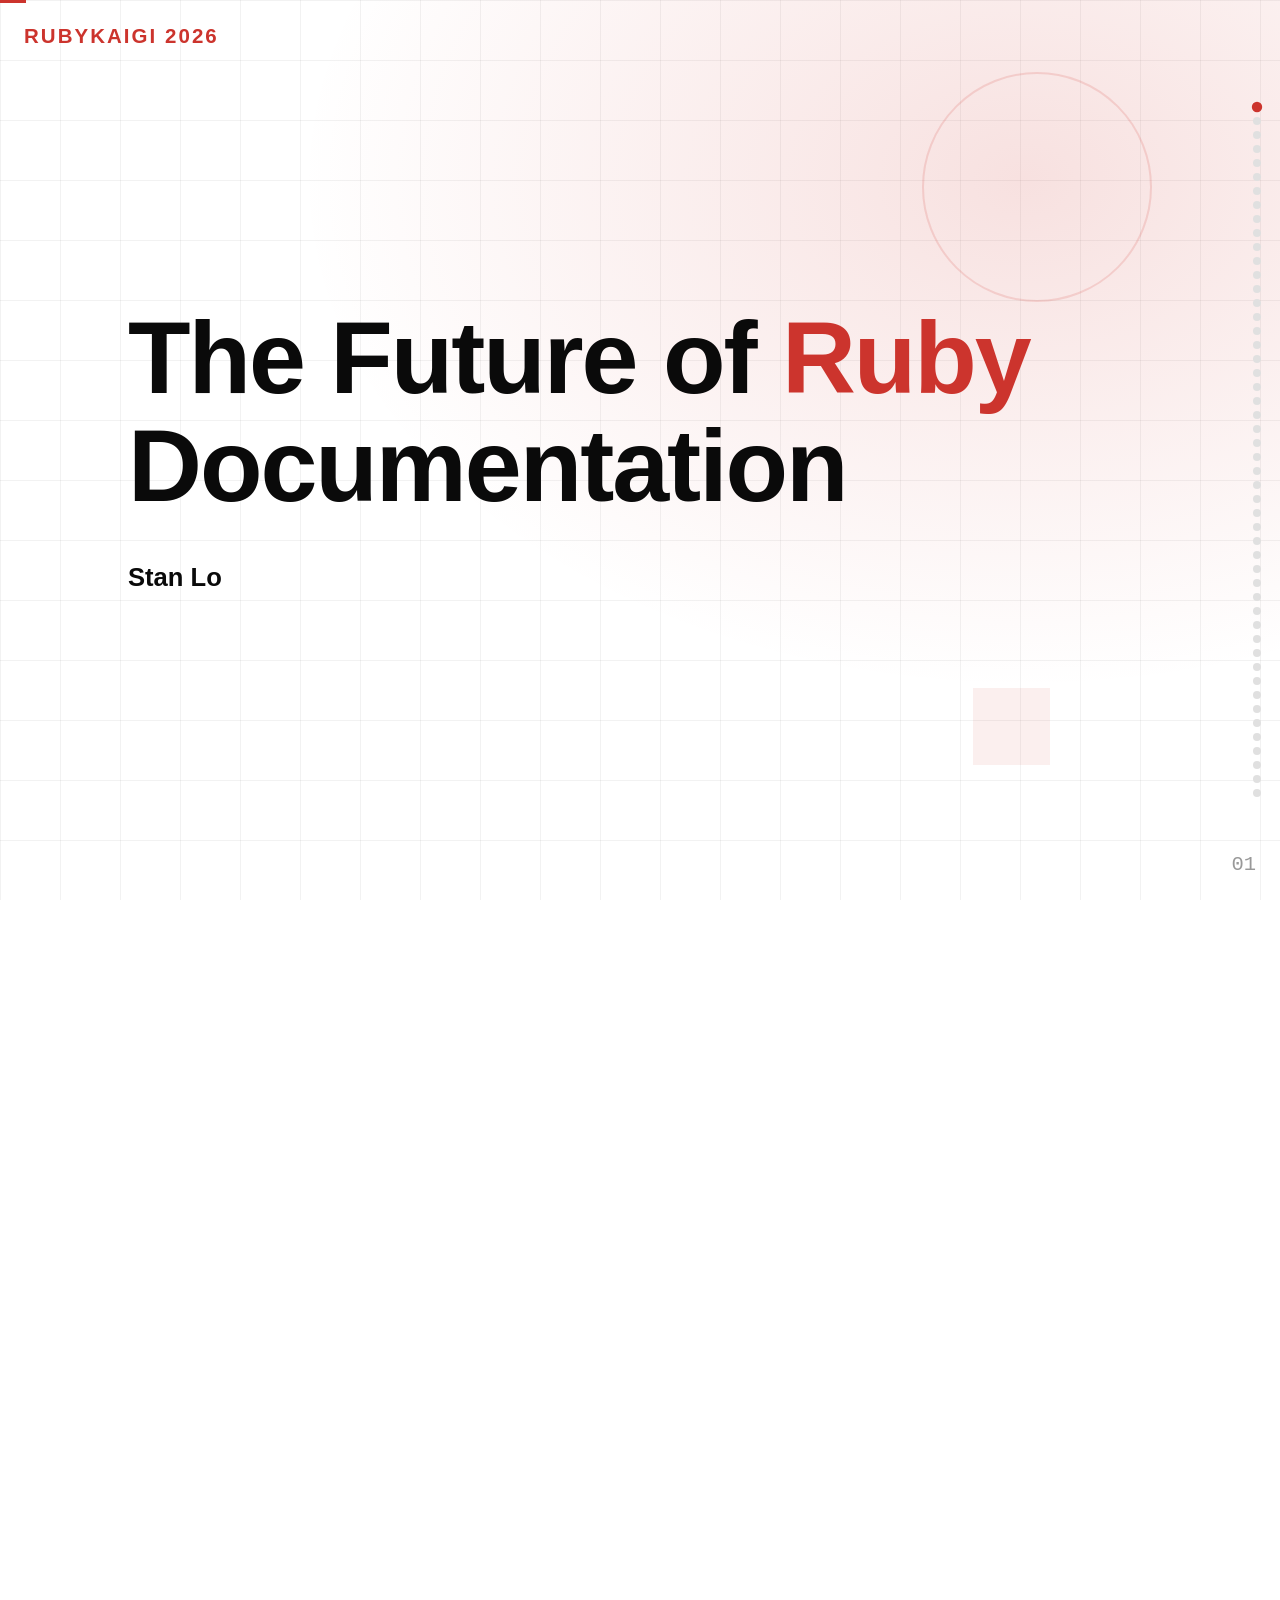
==== commit 74f6c56a: "Split About Me into four beats with a calisthenics aside Break the single About Me slide into four: " ====
--- a/the-future-of-ruby-documentation.html
+++ b/the-future-of-ruby-documentation.html
@@ -116,16 +116,16 @@
 </style>
 </head>
 <body class="">
-<div class="progress-bar" id="progressBar" style="width: 36.1702%;"></div>
-<nav class="nav-dots" id="navDots"><button class="dot" aria-label="Go to slide 1"></button><button class="dot" aria-label="Go to slide 2"></button><button class="dot" aria-label="Go to slide 3"></button><button class="dot" aria-label="Go to slide 4"></button><button class="dot" aria-label="Go to slide 5"></button><button class="dot" aria-label="Go to slide 6"></button><button class="dot" aria-label="Go to slide 7"></button><button class="dot" aria-label="Go to slide 8"></button><button class="dot" aria-label="Go to slide 9"></button><button class="dot" aria-label="Go to slide 10"></button><button class="dot" aria-label="Go to slide 11"></button><button class="dot" aria-label="Go to slide 12"></button><button class="dot" aria-label="Go to slide 13"></button><button class="dot" aria-label="Go to slide 14"></button><button class="dot" aria-label="Go to slide 15"></button><button class="dot" aria-label="Go to slide 16"></button><button class="dot active" aria-label="Go to slide 17"></button><button class="dot" aria-label="Go to slide 18"></button><button class="dot" aria-label="Go to slide 19"></button><button class="dot" aria-label="Go to slide 20"></button><button class="dot" aria-label="Go to slide 21"></button><button class="dot" aria-label="Go to slide 22"></button><button class="dot" aria-label="Go to slide 23"></button><button class="dot" aria-label="Go to slide 24"></button><button class="dot" aria-label="Go to slide 25"></button><button class="dot" aria-label="Go to slide 26"></button><button class="dot" aria-label="Go to slide 27"></button><button class="dot" aria-label="Go to slide 28"></button><button class="dot" aria-label="Go to slide 29"></button><button class="dot" aria-label="Go to slide 30"></button><button class="dot" aria-label="Go to slide 31"></button><button class="dot" aria-label="Go to slide 32"></button><button class="dot" aria-label="Go to slide 33"></button><button class="dot" aria-label="Go to slide 34"></button><button class="dot" aria-label="Go to slide 35"></button><button class="dot" aria-label="Go to slide 36"></button><button class="dot" aria-label="Go to slide 37"></button><button class="dot" aria-label="Go to slide 38"></button><button class="dot" aria-label="Go to slide 39"></button><button class="dot" aria-label="Go to slide 40"></button><button class="dot" aria-label="Go to slide 41"></button><button class="dot" aria-label="Go to slide 42"></button><button class="dot" aria-label="Go to slide 43"></button><button class="dot" aria-label="Go to slide 44"></button><button class="dot" aria-label="Go to slide 45"></button><button class="dot" aria-label="Go to slide 46"></button><button class="dot" aria-label="Go to slide 47"></button></nav>
+<div class="progress-bar" id="progressBar" style="width: 12%;"></div>
+<nav class="nav-dots" id="navDots"><button class="dot" aria-label="Go to slide 1"></button><button class="dot" aria-label="Go to slide 2"></button><button class="dot" aria-label="Go to slide 3"></button><button class="dot" aria-label="Go to slide 4"></button><button class="dot" aria-label="Go to slide 5"></button><button class="dot active" aria-label="Go to slide 6"></button><button class="dot" aria-label="Go to slide 7"></button><button class="dot" aria-label="Go to slide 8"></button><button class="dot" aria-label="Go to slide 9"></button><button class="dot" aria-label="Go to slide 10"></button><button class="dot" aria-label="Go to slide 11"></button><button class="dot" aria-label="Go to slide 12"></button><button class="dot" aria-label="Go to slide 13"></button><button class="dot" aria-label="Go to slide 14"></button><button class="dot" aria-label="Go to slide 15"></button><button class="dot" aria-label="Go to slide 16"></button><button class="dot" aria-label="Go to slide 17"></button><button class="dot" aria-label="Go to slide 18"></button><button class="dot" aria-label="Go to slide 19"></button><button class="dot" aria-label="Go to slide 20"></button><button class="dot" aria-label="Go to slide 21"></button><button class="dot" aria-label="Go to slide 22"></button><button class="dot" aria-label="Go to slide 23"></button><button class="dot" aria-label="Go to slide 24"></button><button class="dot" aria-label="Go to slide 25"></button><button class="dot" aria-label="Go to slide 26"></button><button class="dot" aria-label="Go to slide 27"></button><button class="dot" aria-label="Go to slide 28"></button><button class="dot" aria-label="Go to slide 29"></button><button class="dot" aria-label="Go to slide 30"></button><button class="dot" aria-label="Go to slide 31"></button><button class="dot" aria-label="Go to slide 32"></button><button class="dot" aria-label="Go to slide 33"></button><button class="dot" aria-label="Go to slide 34"></button><button class="dot" aria-label="Go to slide 35"></button><button class="dot" aria-label="Go to slide 36"></button><button class="dot" aria-label="Go to slide 37"></button><button class="dot" aria-label="Go to slide 38"></button><button class="dot" aria-label="Go to slide 39"></button><button class="dot" aria-label="Go to slide 40"></button><button class="dot" aria-label="Go to slide 41"></button><button class="dot" aria-label="Go to slide 42"></button><button class="dot" aria-label="Go to slide 43"></button><button class="dot" aria-label="Go to slide 44"></button><button class="dot" aria-label="Go to slide 45"></button><button class="dot" aria-label="Go to slide 46"></button><button class="dot" aria-label="Go to slide 47"></button><button class="dot" aria-label="Go to slide 48"></button><button class="dot" aria-label="Go to slide 49"></button><button class="dot" aria-label="Go to slide 50"></button></nav>
 <div class="edit-hotzone" id="editHotzone"></div>
 <button class="edit-toggle" id="editToggle" title="Edit mode (E)">✎</button>
 <div class="edit-banner" id="editBanner">Saved!</div>
 <div class="blackout-overlay" id="blackoutOverlay"></div>
 <div class="notes-panel" id="notesPanel">
   <div class="notes-panel-header">
-    <span class="notes-label">Speaker Notes (slide <span id="noteSlideNum">17</span>/<span id="noteTotalSlides">47</span>)</span>
-    <span class="notes-status" id="noteStatus">Saved</span>
+    <span class="notes-label">Speaker Notes (slide <span id="noteSlideNum">6</span>/<span id="noteTotalSlides">50</span>)</span>
+    <span class="notes-status" id="noteStatus"></span>
   </div>
   <textarea id="notesTextarea" placeholder="Type your speaker notes here..."></textarea>
 </div>
@@ -143,17 +143,47 @@
   <div class="speaker-notes">Hi everyone. Today I want to talk about the future of Ruby documentation — what we have done in the last 2 years, and what will come in the future.</div>
 </section>
 
-<!-- 02: ABOUT ME -->
+<!-- 02a: ABOUT ME — RUBY COMMITTER -->
+<section class="slide visible"><div class="slide-content" style="max-width:min(90vw,1100px)">
+  <h2 class="reveal">About me</h2>
+  <ul class="reveal">
+    <li>Ruby committer — Debug.gem, IRB, RDoc, Reline, a bit of ZJIT</li>
+  </ul>
+</div><div class="slide-num">02</div>
+  <div class="speaker-notes">I'm Stan Lo. I'm a Ruby committer and I've worked on several Ruby tools over the years, including the debugger, IRB, RDoc, and Reline.
+Last year I also spent quite some time working on ZJIT as well.</div>
+</section>
+
+<!-- 02b: CLIMBING & CALISTHENICS -->
+<section class="slide visible"><div class="slide-content" style="max-width:min(90vw,1100px);text-align:center;align-items:center">
+  <h2 class="reveal">When I don't write code, I climb and do calisthenics training.</h2>
+  <div class="reveal" style="margin-top:var(--content-gap)">
+    <img src="images/pullup-record.jpeg" alt="Pullup record at the Hacomono booth" style="max-width:min(90vw,1000px);max-height:min(72vh,700px);border-radius:8px;border:1px solid var(--border);box-shadow:0 4px 20px rgba(0,0,0,0.1)">
+  </div>
+</div><div class="slide-num">03</div>
+  <div class="speaker-notes">When I don't write code, I climb and do calisthenics training. Which means a lot of pullups and hangs — and today I took the Hacomono booth's challenge. Here's my record.</div>
+</section>
+
+<!-- 02c: FRONTLEVER DEMO -->
+<section class="slide visible"><div class="slide-content" style="max-width:min(95vw,1400px);text-align:center;align-items:center">
+  <h2 class="reveal">I also train for tricks like front lever.</h2>
+  <div class="reveal" style="margin-top:var(--content-gap)">
+    <video src="images/frontlever-drop.mp4" style="max-width:100%;max-height:min(72vh,700px);border-radius:8px;border:1px solid var(--border);box-shadow:0 4px 20px rgba(0,0,0,0.1);cursor:pointer" onclick="this.paused?this.play():this.pause()" muted="" playsinline=""></video>
+  </div>
+</div><div class="slide-num">04</div>
+  <div class="speaker-notes">I also train for tricks like the front lever. Which, as you can see, occasionally involves dropping change on the floor.
+[Arrow key or click to play.]</div>
+</section>
+
+<!-- 02: ABOUT ME (FULL) -->
 <section class="slide visible"><div class="slide-content" style="max-width:min(90vw,1100px)">
   <h2 class="reveal">About me</h2>
   <ul class="reveal">
     <li>Ruby committer — Debug.gem, IRB, RDoc, Reline, a bit of ZJIT</li>
     <li>Ruby DX team @Shopify&nbsp;—&nbsp;Tapioca, Ruby LSP, Rubydex</li>
   </ul>
-</div><div class="slide-num">02</div>
-  <div class="speaker-notes">I'm Stan Lo. I'm a Ruby committer and I've worked on several Ruby tools over the years, including the debugger, IRB, RDoc, and Reline.
-Last year I also spent quite some time working on ZJIT as well. 
-I'm part of the Ruby Developer Experience team at Shopify. We build and maintain projects like Tapioca, Ruby LSP, and a new project called Rubydex.</div>
+</div><div class="slide-num">05</div>
+  <div class="speaker-notes">Anyway — that's my main hobby now. I'm also part of the Ruby Developer Experience team at Shopify. We build and maintain projects like Tapioca, Ruby LSP, and a new project called Rubydex.</div>
 </section>
 
 <!-- 03: RUBYDEX -->
@@ -166,7 +196,7 @@
   <div class="reveal" style="margin-top:var(--content-gap)">
     <img src="images/terrasa-talk.png" alt="Alexandre Terrasa — Blazing-fast Code Indexing for Smarter Ruby Tools" style="max-width:min(60vw,550px);border-radius:8px;border:1px solid var(--grid-color)">
   </div>
-</div><div class="slide-num">03</div>
+</div><div class="slide-num">06</div>
   <div class="speaker-notes">Speaking of Rubydex, it's a new Ruby code indexer my team is building. It provides static code intelligence for Ruby — class and module resolution, method lookup, reference finding, and so on. It's fast and it's built to be a foundation for other tools. It even ships with a built-in MCP server, so AI agents can use it right away.
 My colleague Alexandre Terrasa is giving a talk about it tomorrow — please check it out.</div>
 </section>
@@ -174,7 +204,7 @@
 <!-- 04: BOLD CLAIM -->
 <section class="slide visible"><div class="slide-content" style="max-width:min(90vw,1100px);text-align:center;align-items:center">
   <h2 class="reveal" style="font-size:var(--hero-size)">The future of Ruby documentation has to work for <span class="accent">AI</span> too.</h2>
-</div><div class="slide-num">04</div>
+</div><div class="slide-num">07</div>
   <div class="speaker-notes">In addition to tooling like Rubydex, Ruby's documentation needs to work for AI too. And most of you will likely agree.</div>
 </section>
 
@@ -213,7 +243,7 @@
       <div style="font-size:var(--small-size);color:var(--text-dim);text-align:center">Prism, Nokogiri, IRB, …</div>
     </div>
   </div>
-</div><div class="slide-num">05</div>
+</div><div class="slide-num">08</div>
   <div class="speaker-notes">And most of these expectations fall on one project: RDoc.
 
 RDoc has been the backbone of Ruby documentation for more than 20 years. It generates the official documentation at docs.ruby-lang.org. It also generates the data the ri command-line tool reads, so when you look up a method in the terminal, that's RDoc behind the scenes. And it generates the API documentation for projects that adopt it — gems like Prism, Nokogiri, IRB, and many others.
@@ -224,7 +254,7 @@
 <!-- 06: BUT WE'RE NOT THERE YET -->
 <section class="slide visible"><div class="slide-content" style="max-width:min(90vw,1100px);text-align:center;align-items:center">
   <h2 class="reveal" style="font-size:var(--hero-size)">But RDoc isn't ready for that yet.</h2>
-</div><div class="slide-num">06</div>
+</div><div class="slide-num">09</div>
   <div class="speaker-notes">But honestly, RDoc isn't ready for that future yet.</div>
 </section>
 
@@ -236,11 +266,11 @@
     <li><strong style="color:var(--text)">Simpler content formats</strong> — less context overhead (currently Markdown)</li>
     <li><strong style="color:var(--text)">Clear intent</strong> — type signatures tell it what code expects</li>
   </ul>
-</div><div class="slide-num">07</div>
+</div><div class="slide-num">10</div>
   <div class="speaker-notes">AI needs a few things from documentation.
 First, accuracy — AI trains on docs and builds assumptions based on them. It also grabs docs when making plans, and references them when generating code. So the API doc needs to match the actual code structure.
 Second, the doc should be presented in simpler content formats — ones that don't waste context on markup noise. Right now that's Markdown, but the specific format could change.
-Third, clear intent — type signatures give AI structured information about what a method expects and returns. And how different methods could interact with each other.</div>
+Third, clear intent — structured information like type signatures tells AI what a piece of code expects and returns effectively, as well as how different methods could interact with each other.</div>
 </section>
 
 <!-- 06: WHAT AI NEEDS FROM TOOLING -->
@@ -250,7 +280,7 @@
     <li><strong style="color:var(--text)">Quick, deterministic feedback</strong> — coverage checks, reference validation</li>
     <li><strong style="color:var(--text)">Incremental preview</strong> — see changes without regenerating everything</li>
   </ul>
-</div><div class="slide-num">08</div>
+</div><div class="slide-num">11</div>
   <div class="speaker-notes">That's the content side. But AI also needs good tooling around documentation so it can help developers contribute to them.
 When an agent writes or updates docs, it needs fast feedback — so it knows if anything is missing documentation, or if the references are incorrect.
 It can also use incrementally generated docs to verify changes quickly, instead of generating the whole project's documentation all over again.</div>
@@ -260,7 +290,7 @@
 <section class="slide visible"><div class="slide-content" style="max-width:min(90vw,1100px);text-align:center;align-items:center">
   <h2 class="reveal" style="font-size:var(--hero-size)">Most of these help <span class="accent">human</span> developers too.</h2>
   <p class="reveal" style="margin-top:var(--content-gap);font-size:var(--body-size);color:var(--text-secondary)"><br></p>
-</div><div class="slide-num">09</div>
+</div><div class="slide-num">12</div>
   <div class="speaker-notes">Here's the thing. Most of what I just described — accurate docs, type signatures, fast feedback — these aren't just AI requirements.
 They're what makes documentation better for everyone. Improving these things now just creates more leverage because AI amplifies the benefit.</div>
 </section>
@@ -272,14 +302,14 @@
     <li>Parser couldn't handle some newer Ruby syntax</li>
     <li>Incomplete Markdown support</li>
     <li>No RBS type signatures</li>
-    <li>No live preview</li>
+    <li>No server mode</li>
     <li>Dated theme, bad reading experience</li>
   </ul>
-</div><div class="slide-num">10</div>
+</div><div class="slide-num">13</div>
   <div class="speaker-notes">But RDoc has been struggling to meet the expectations.
 Its parser couldn't handle newer Ruby syntax features — so the generated docs for those are sometimes wrong.
 Its Markdown support was incomplete and so writing docs with it is difficult. There was no RBS integration so it's missing key information.
-Without live preview — you had to regenerate and manually open HTML files to see changes.
+Without server mode — you had to regenerate and manually open HTML files to see changes.
 And finally, the Darkfish theme was dated, without even mobile support — giving readers an awful first impression of the language and poor reading experience.</div>
 </section>
 
@@ -293,7 +323,7 @@
     <li style="font-size:clamp(1.4rem,3vw,2.2rem)">RBS type signatures</li>
     <li style="font-size:clamp(1.4rem,3vw,2.2rem)">Server mode</li>
   </ul>
-</div><div class="slide-num">11</div>
+</div><div class="slide-num">14</div>
   <div class="speaker-notes">So there's a long list of things we need to fix. Here's what we've been working on over the past 2 years.
 New theme, a new parser built on Prism, Markdown improvements, RBS signatures support, and a server mode for live preview. Let me walk through each one.</div>
 </section>
@@ -303,7 +333,7 @@
   <p class="reveal" style="font-size:var(--small-size);color:var(--accent);font-weight:700;letter-spacing:0.1em;text-transform:uppercase;margin-bottom:var(--element-gap)">New theme</p>
   <h2 class="reveal">Before: Darkfish</h2>
   <div class="reveal" style="flex:1;min-height:0;display:flex;align-items:center;justify-content:center"><img src="images/darkfish-theme.png" alt="Darkfish theme" style="max-width:100%;max-height:min(65vh,600px);border-radius:8px;border:1px solid var(--border);box-shadow:0 4px 20px rgba(0,0,0,0.1)"></div>
-</div><div class="slide-num">12</div>
+</div><div class="slide-num">15</div>
   <div class="speaker-notes">First is the visual change. The Darkfish theme was built in 2008. And it's clearly dated for 2020.</div>
 </section>
 
@@ -314,8 +344,8 @@
   <div class="reveal" style="margin-top:var(--element-gap)">
     <img src="images/aliki-light.png" alt="Aliki theme — light mode" style="width:100%;border-radius:8px;border:1px solid var(--border);box-shadow:0 4px 20px rgba(0,0,0,0.1)">
   </div>
-</div><div class="slide-num">13</div>
-  <div class="speaker-notes">So I created Aliki — the new default theme shipped with Ruby 4.0. Here's the light mode. It has clean layout, redesigned left sidebar, better contrast and highlight, and better navigation and search experience.</div>
+</div><div class="slide-num">16</div>
+  <div class="speaker-notes">So I created Aliki — the new default theme shipped with Ruby 4.0. Here's the light mode. It has clean layout, redesigned left sidebar, better contrast and highlight, and better navigation and search experience. And we're still improving it.</div>
 </section>
 
 <!-- 13: AFTER — ALIKI (DARK) -->
@@ -325,7 +355,7 @@
   <div class="reveal" style="margin-top:var(--element-gap)">
     <img src="images/aliki-dark.png" alt="Aliki theme — dark mode" style="width:100%;border-radius:8px;border:1px solid var(--border);box-shadow:0 4px 20px rgba(0,0,0,0.1)">
   </div>
-</div><div class="slide-num">14</div>
+</div><div class="slide-num">17</div>
   <div class="speaker-notes">It also has a dark mode, which is turned on based on your system preferences. With Aliki, we hope to give Ruby developers a good impression that matches Ruby's aesthetics.</div>
 </section>
 
@@ -336,9 +366,9 @@
   <ul class="reveal">
     <li>RDoc's Ruby parser couldn't handle modern syntax and was hard to maintain</li>
     <li>Tomoya Ishida (@tompng) rewrote it on Prism, fixing many issues along the way</li>
-    <li>Fixed 7 long-standing bugs — some open since 2016</li>
-  </ul>
-</div><div class="slide-num">15</div>
+    <li>Fixed 7 long-standing bugs — some open since 2016e</li>
+  </ul>
+</div><div class="slide-num">18</div>
   <div class="speaker-notes">That's the new look. Now let's talk about what's under the hood. RDoc's Ruby parser was built on Ripper's tokenizer. And the parsing logic was implemented manually. It couldn't handle modern Ruby syntax and was hard to maintain. Tomoya Ishida — Ruby committer and RDoc maintainer — created a new parser based on Prism and fixed many issues along the way, some reported even 10 years ago.</div>
 </section>
 
@@ -375,7 +405,7 @@
     <li>~30% faster (0.69s vs 0.97s on 112 files)</li>
     <li>New Ruby syntax is handled by Prism — not by RDoc</li>
   </ul>
-</div><div class="slide-num">16</div>
+</div><div class="slide-num">19</div>
   <div class="speaker-notes">After the rewrite, the new parser is roughly half the code — 1,243 lines versus 2,241. We benchmarked both on RDoc's own codebase — and the new parser came out about 30% faster. 
 But most importantly, when Ruby adds new syntax, Prism already knows how to parse it. We don't have to manually teach RDoc about every new feature anymore.</div>
 </section>
@@ -409,7 +439,7 @@
       </div>
     </div>
   </div>
-</div><div class="slide-num">17</div>
+</div><div class="slide-num">20</div>
   <div class="speaker-notes">Here's one example: The old parser works on tokens — it tracks where methods end by looking for the end keyword. 
 But after endless methods were introduced, they broke that assumption. So in this example, the Ripper-based parser would incorrectly consume the end keyword of the Foo class, thinking it's the end for the method, and cause the Baz class to be considered nested inside Foo.
 
@@ -425,7 +455,7 @@
     <li>It should be the default in RDoc</li>
     <li>RDoc has supported it since 2011, but the parser was buggy and incomplete</li>
   </ul>
-</div><div class="slide-num">18</div>
+</div><div class="slide-num">21</div>
   <div class="speaker-notes">Next, let's talk about Markdown. Markdown is everywhere — GitHub, Stack Overflow, and basically every documentation or developer tool. It should be the default in RDoc.
 RDoc has actually supported Markdown since 2011. But the support was incomplete and buggy — features like strikethrough, tables, and heading anchors were all half working. If you're used to writing Markdown on GitHub, you'd be frustrated by RDoc's Markdown support pretty quickly.</div>
 </section>
@@ -465,7 +495,7 @@
     </div>
   </div>
   <p class="reveal" style="margin-top:var(--content-gap);font-size:var(--body-size);color:var(--text-secondary)">But most people don't know how to write it.</p>
-</div><div class="slide-num">19</div>
+</div><div class="slide-num">22</div>
   <div class="speaker-notes">So what do we write with RDoc now? RDoc actually has its own markup language, called rdoc as well, and it's still the default instead of Markdown. 
 I believe many of you didn't even know it exists.
 If you look at the syntax — it uses equals sign for headings, curly braces for links, indentation for code blocks. If you need to switch between the 2 languages, it's easy to mistakenly write markdown inside RDoc and it's very annoying.
@@ -508,7 +538,7 @@
 &lt;/a&gt;</div>
     <div></div>
   </div>
-</div><div class="slide-num">20</div>
+</div><div class="slide-num">23</div>
   <div class="speaker-notes">Let me explain this using an example. This diagram shows how a Markdown link is parsed in RDoc.
 The Markdown parser rewrites it into RDoc's link syntax, then hands it off to the RDoc pipeline. So the Markdown parser isn't really a parser — it's a transpiler bolted on top.
 And that means fixing a Markdown bug or adding a new feature requires changing the entire pipeline.</div>
@@ -538,7 +568,7 @@
     </table>
   </div>
   <p class="reveal" style="margin-top:var(--element-gap);font-size:var(--body-size);color:var(--text-secondary)"><br></p>
-</div><div class="slide-num">21</div>
+</div><div class="slide-num">24</div>
   <div class="speaker-notes">But despite the coupling problem, we've been making progress to make RDoc's markdown closer to GitHub's version. This table shows what we've improved since 2025.
 We're not at full GFM compatibility yet, but we're tracking it systematically.</div>
 </section>
@@ -569,8 +599,8 @@
       <p style="font-size:var(--small-size);color:var(--text-dim);margin-top:var(--element-gap)">Backticks, links, bold, italic now work in cells</p>
     </div>
   </div>
-</div><div class="slide-num">22</div>
-<div class="speaker-notes"></div></section>
+</div><div class="slide-num">25</div>
+<div class="speaker-notes">Here's an example of what we fixed: RDoc's markdown table didn't support inline style inside the cells, but now it does.</div></section>
 
 <!-- BASH SYNTAX HIGHLIGHTING -->
 <section class="slide visible"><div class="slide-content" style="max-width:min(90vw,1150px)">
@@ -592,7 +622,7 @@
       <p style="font-size:var(--small-size);color:var(--text-dim);margin-top:var(--element-gap)">Recognized as bash — commands in blue, options in cyan</p>
     </div>
   </div>
-</div><div class="slide-num">23</div>
+</div><div class="slide-num">26</div>
 <div class="speaker-notes"></div></section>
 
 <!-- C SYNTAX HIGHLIGHTING -->
@@ -622,7 +652,7 @@
     </div>
   </div>
   <p class="reveal" style="margin-top:var(--element-gap);font-size:var(--body-size);color:var(--text-secondary)">Important for Ruby's C source code on docs.ruby-lang.org.</p>
-</div><div class="slide-num">24</div>
+</div><div class="slide-num">27</div>
 <div class="speaker-notes"></div></section>
 
 <!-- 21: GFM COMPAT DOCS -->
@@ -633,7 +663,7 @@
     <img src="images/gfm-compat-docs.png" alt="GFM compatibility documentation page in RDoc" style="max-width:100%;max-height:min(60vh,550px);border-radius:8px;border:1px solid var(--border);box-shadow:0 4px 20px rgba(0,0,0,0.1)">
   </div>
   <p class="reveal" style="margin-top:var(--element-gap);font-size:var(--small-size);color:var(--text-dim);text-align:center"><a href="https://ruby.github.io/rdoc/doc/markup_reference/markdown_md.html" style="color:var(--text-dim)">ruby.github.io/rdoc/doc/markup_reference/markdown_md.html</a></p>
-</div><div class="slide-num">25</div>
+</div><div class="slide-num">28</div>
   <div class="speaker-notes">We also added official documentation that tracks exactly where RDoc's Markdown support stands compared to GitHub's version. So if you want to know what you can and can't do, it's all documented now. And contributions for Markdown are obviously welcome.</div>
 </section>
 
@@ -646,7 +676,7 @@
     <li><code>sig/</code> directory — <code>.rbs</code> files, including stdlib declarations</li>
     <li>Displayed in HTML and <code>ri</code>, with linked type names</li>
   </ul>
-</div><div class="slide-num">26</div>
+</div><div class="slide-num">29</div>
   <div class="speaker-notes">Now let's talk about type signatures. RDoc now extracts RBS type information from two sources — inline annotations in your Ruby files, and .rbs files in your sig/ directory. It validates their syntax, and displays them in both the HTML output and ri.</div>
 </section>
 
@@ -658,7 +688,7 @@
     <img src="images/rbs-html-output.png" alt="RBS type signatures in Aliki HTML output" style="width:100%;max-height:min(60vh,550px);object-fit:contain;border-radius:8px;border:1px solid var(--border);box-shadow:0 4px 20px rgba(0,0,0,0.1)">
     <div style="position:absolute;top:21%;right:22%;background:var(--accent);color:#fff;font-size:var(--small-size);padding:0.3em 0.8em;border-radius:4px;font-weight:700;white-space:nowrap">← type signature</div>
   </div>
-</div><div class="slide-num">27</div>
+</div><div class="slide-num">30</div>
   <div class="speaker-notes">Here's what it looks like in Aliki. The type signature shows up under the existing call signatures. You can see the parameter types and return type at a glance. When the types match existing classes, they'll become links to the class's page as well.</div>
 </section>
 
@@ -669,7 +699,7 @@
   <div class="reveal" style="margin-top:var(--content-gap)">
     <video src="images/rdoc-server-demo.mp4" style="max-width:100%;max-height:min(60vh,550px);border-radius:8px;border:1px solid var(--border);box-shadow:0 4px 20px rgba(0,0,0,0.1);cursor:pointer" onclick="this.paused?this.play():this.pause()" onloadedmetadata="this.playbackRate=0.75" loop="" muted=""></video>
   </div>
-</div><div class="slide-num">28</div>
+</div><div class="slide-num">31</div>
   <div class="speaker-notes">That covers the content improvements. Now let's talk about tooling. 
 The server mode will dramatically increase developers' productivity when it comes to document editing. You edit a file, the browser refreshes automatically to show you the latest changes.
 [Click to play the demo.]</div>
@@ -686,7 +716,7 @@
     <li>Run <code>rdoc --server</code> in any gem using RDoc to preview its docs</li>
     <li><code>make html-server</code>&nbsp;in ruby/ruby — the same flow for Ruby core docs</li>
   </ul>
-</div><div class="slide-num">29</div>
+</div><div class="slide-num">32</div>
   <div class="speaker-notes">The server mode has zero external dependencies — it uses Ruby's built-in TCPServer. It has a background watcher monitoring files and only re-parses the ones that changed. The latency is between 100 and 200 milliseconds right now. With future improvements on parsing and rendering performance, I hope we can make it feel instant someday.
 
 Any gem that uses RDoc gets this out of the box — just run rdoc --server in your project and you can preview your documentation changes the same way.
@@ -703,14 +733,14 @@
     <li>RBS type signatures in HTML and <code>ri</code></li>
     <li>Server mode</li>
   </ul>
-</div><div class="slide-num">30</div>
+</div><div class="slide-num">33</div>
   <div class="speaker-notes">So, everything I just showed you — except Aliki, which already shipped — the Prism parser, many Markdown fixes, RBS type signatures, server mode — all of this is coming in RDoc 8.0. That's the next major release.</div>
 </section>
 
 <!-- 27: SECTION 3 TRANSITION -->
 <section class="slide visible" data-section="What's Still Ahead" data-budget="8-9 min"><div class="slide-content" style="max-width:min(90vw,1100px);text-align:center;align-items:center">
   <h2 class="reveal" style="font-size:var(--hero-size)">So what's still ahead for <span class="accent">RDoc</span>?</h2>
-</div><div class="slide-num">31</div>
+</div><div class="slide-num">34</div>
   <div class="speaker-notes">That's the foundation we've rebuilt. Now let's talk about what's still ahead — there are three areas.</div>
 </section>
 
@@ -725,7 +755,7 @@
     <div style="font-size:var(--small-size);color:var(--accent);font-weight:700;letter-spacing:0.1em;text-transform:uppercase;white-space:nowrap">LLM-ready docs</div>
     <div style="font-size:var(--body-size);color:var(--text)">Optimize documentation consumption for AI</div>
   </div>
-</div><div class="slide-num">32</div>
+</div><div class="slide-num">35</div>
   <div class="speaker-notes">First is migrating to Markdown — so developers can write documentation in the language they already know.
 Second is annotations — I want to explore a way for documentation to express design relationships.
 Third is LLM-ready documentation — finding a way to optimize documentation consumption for AI.
@@ -755,7 +785,7 @@
     <li>Change RDoc's default markup to Markdown</li>
   </ul>
   <p class="reveal" style="margin-top:var(--content-gap);font-size:var(--body-size);color:var(--text-secondary)">A large effort — but AI-assisted tooling can help us get there faster.</p>
-</div><div class="slide-num">33</div>
+</div><div class="slide-num">36</div>
   <div class="speaker-notes">As I mentioned earlier, the RDoc markup is NOT the ideal language for documentation in this age.
 And that creates a major friction for people using RDoc as a tool, including contributing to Ruby's core documentation. So I think in the long term we should fully migrate to use Markdown as the only documentation language.
 But to achieve that, it means building an automatic translator from RDoc markup to Markdown. Migrating Ruby core's documentation to Markdown. And making Markdown the default markup language.
@@ -772,7 +802,7 @@
     <li>Describe relationships across components</li>
   </ul>
   <p class="reveal" style="margin-top:var(--content-gap);font-size:var(--body-size);color:var(--text-secondary)">Design intent in the docs — useful for both humans and AI.</p>
-</div><div class="slide-num">34</div>
+</div><div class="slide-num">37</div>
   <div class="speaker-notes">I also want to explore using annotations to encode more code design information into documentation.
 Concepts like abstract methods, overrides, and interfaces are commonly seen in typing languages. But they're useful for documentation too even if you don't type check your code.
 The relationships these annotations describe will be helpful for both humans and AI to understand the design.</div>
@@ -810,7 +840,7 @@
       <div style="border:1px solid var(--accent);border-radius:6px;padding:0.3em 0.8em;font-size:var(--small-size);background:var(--card-bg)">ToMarkdown#convert <span style="color:var(--accent)">override</span></div>
     </div>
   </div>
-</div><div class="slide-num">35</div>
+</div><div class="slide-num">38</div>
   <div class="speaker-notes">Here's what it could look like. Let's say you have a parent class `Formatter`, defining an abstract method `convert` that child classes should override. This is a common pattern we can see in many gems. 
 In this case, you can use abstract and override annotations to provide that information.
 Then in the generated docs, RDoc can list all of the implementations on the Formatter class's page. And each override would also have UI links back to the parent method.
@@ -824,7 +854,7 @@
   <p class="reveal" style="font-size:var(--small-size);color:var(--accent);font-weight:700;letter-spacing:0.1em;text-transform:uppercase;margin-bottom:var(--element-gap)">LLM-ready docs</p>
   <h2 class="reveal">Optimize documentation consumption for <span class="accent">AI</span></h2>
   <p class="reveal" style="margin-top:var(--content-gap);font-size:var(--body-size);color:var(--text-secondary)">But why does AI need something special?</p>
-</div><div class="slide-num">36</div>
+</div><div class="slide-num">39</div>
   <div class="speaker-notes">The third area is making documentation ready for AI consumption.
 But why does AI need something special?</div>
 </section>
@@ -870,7 +900,7 @@
     </div>
   </div>
   <p class="reveal" style="margin-top:var(--content-gap);font-size:var(--body-size);color:var(--text-secondary);text-align:center"><br></p>
-</div><div class="slide-num">37</div>
+</div><div class="slide-num">40</div>
   <div class="speaker-notes">Well it's all about tokens. Here's the same small doc in two formats: Markdown and HTML.
 If you run it against a tokenizer AI uses, the Markdown version takes about 100 tokens. The HTML version takes about 152. The results may vary based on specific tokenizers, but the gap should be similar.</div>
 </section>
@@ -887,7 +917,7 @@
     <div>HTML → Markdown</div><div style="text-align:right">69k</div>
     <div>Raw HTML</div><div style="text-align:right;color:var(--accent);font-weight:700">183k</div>
   </div>
-</div><div class="slide-num">38</div>
+</div><div class="slide-num">41</div>
   <div class="speaker-notes">Now let's see what that looks like in practice. docs.ruby-lang.org is how most people read Ruby's documentation nowadays.
 And let's say you want the agent to read Array's documentation.
 The pure content — plain text — is about 51,000 tokens. Converting the same page to Markdown, it's about 69,000.
@@ -908,7 +938,7 @@
 <span style="color:#999">└──</span> ...</pre>
   <p class="reveal" style="margin-top:var(--content-gap);font-size:var(--body-size);color:var(--text-secondary);text-align:center">Two changes: generate <code>.md</code> next to every <code>.html</code>, and list them in <code>/llms.txt</code>.</p>
   <p class="reveal" style="margin-top:var(--element-gap);font-size:var(--small-size);color:var(--text-dim);text-align:center">Tradeoff: doc generation gets slower.</p>
-</div><div class="slide-num">39</div>
+</div><div class="slide-num">42</div>
   <div class="speaker-notes">So how can we fix this? The most popular solution is to generate Markdown files with llms.txt.
 First, generate a Markdown file next to every HTML file. So for Array, we'll get an Array.md file as well.
 Second, list all the Markdown paths in a /llms.txt file, so agents know where to look for those .md files.</div>
@@ -928,7 +958,7 @@
 - [Array](Array.md): core class
 - [Hash](Hash.md): core class
 - [String](String.md): core class</pre>
-</div><div class="slide-num">40</div>
+</div><div class="slide-num">43</div>
   <div class="speaker-notes">What is llms.txt, you may wonder.
 It's a markdown file at the root of your website, similar to robots.txt. Inside, you list the Markdown URLs with a short description of each.
 The idea is that agents fetch this file first, then pull just the .md files they need — skipping the HTML files entirely.
@@ -942,7 +972,7 @@
     <img src="images/prototype-commit.png" alt="Commit: Generate llms.txt and llms-full.txt for LLM consumption — 2 months ago" style="max-width:min(80vw,900px);max-height:min(40vh,320px);border-radius:8px;border:1px solid var(--grid-color)">
   </div>
   <p class="reveal" style="margin-top:var(--content-gap);font-size:var(--body-size);color:var(--text-secondary)"><br></p>
-</div><div class="slide-num">41</div>
+</div><div class="slide-num">44</div>
   <div class="speaker-notes">And I started prototyping this 2 months ago.
 Started with just llms.txt support, and I also tried to add an HTML to Markdown converter.</div>
 </section>
@@ -959,11 +989,10 @@
     <div style="color:var(--text-secondary);font-weight:700;text-align:center">.md helps?</div>
     <div>Claude Code</div><div style="color:var(--text-secondary)">HTML → Markdown + summarize</div><div style="text-align:center;color:var(--text-secondary)">Marginal</div>
     <div>opencode</div><div style="color:var(--text-secondary)">HTML → Markdown</div><div style="text-align:center;color:var(--text-secondary)">Marginal</div>
-    <div>Codex CLI</div><div style="color:var(--text-secondary)">Delegated to OpenAI servers</div><div style="text-align:center;color:var(--text-secondary)">Unknown</div>
-    <div>pi</div><div style="color:var(--text-secondary)">Raw curl, raw bytes</div><div style="text-align:center;color:var(--text);font-weight:700">Yes — biggest</div>
+    <div>Codex CLI</div><div style="color:var(--text-secondary)">Delegated to OpenAI servers</div><div style="text-align:center;color:var(--text-secondary)">Likely not</div>
   </div>
   <p class="reveal" style="margin-top:var(--content-gap);font-size:var(--body-size);color:var(--text-secondary);text-align:center">Most mainstream agents don't need this</p>
-</div><div class="slide-num">42</div>
+</div><div class="slide-num">45</div>
   <div class="speaker-notes">But before I open the pull request, I wanted to check if this approach really helps. And my research shows that the industry is solving the problem from the other side, by giving agents better tools.
 
 Take Claude Code as an example. When you ask it to read an HTML page, it uses a tool called WebFetch — which already converts HTML to Markdown, then uses a cheaper model to summarize the page, and only passes a summary into the main session. So the feature we just talked about will not help Claude Code at all.
@@ -974,14 +1003,14 @@
 <!-- 39b: THE ANSWER — NO -->
 <section class="slide visible"><div class="slide-content" style="max-width:min(90vw,1100px);text-align:center;align-items:center">
   <h2 class="reveal" style="font-size:var(--hero-size)"><span class="accent">No.</span> LLM-ready docs aren't needed.</h2>
-</div><div class="slide-num">43</div>
+</div><div class="slide-num">46</div>
   <div class="speaker-notes">So do we need to build AI specific documentation? No.</div>
 </section>
 
 <!-- 40: WHERE RDOC LANDS -->
 <section class="slide visible"><div class="slide-content" style="max-width:min(90vw,1100px);text-align:center;align-items:center">
   <h2 class="reveal" style="font-size:var(--hero-size)">The best thing RDoc can do for <span class="accent">AI</span> is be good at its job.</h2>
-</div><div class="slide-num">44</div>
+</div><div class="slide-num">47</div>
   <div class="speaker-notes">At the end of the day, there's nothing in documentation that's AI specific. It shares the same content with us. It contributes the same sources like us. The only way to make AI getting better at Ruby, is to contribute to the documentation we already have. Ruby core documentation, gem documentation, your project's documentation.
 
 And as RDoc maintainers, our job is to make sure RDoc makes writing documentation easy and enjoyable, and that the documentation we see provides all the information that's valuable to us.</div>
@@ -995,7 +1024,7 @@
     <li>RDoc 8.0 modernizes the foundation — new parser, Markdown improvements, RBS, server mode</li>
     <li>Still ahead — Markdown migration, design annotations, Markdown parser refactor, better integration with other tools</li>
   </ul>
-</div><div class="slide-num">45</div>
+</div><div class="slide-num">48</div>
   <div class="speaker-notes">OK, that's all I have for Ruby's documentation. Let me recap:
 First, what makes documentation useful to AI overlaps with what makes it useful to developers.
 Second, RDoc 8.0 will be a big improvement for Ruby's documentation. It will provide a new parser, Markdown improvements, RBS type signatures, and server mode.
@@ -1017,7 +1046,7 @@
     </div>
   </div>
   <p class="reveal" style="margin-top:var(--content-gap);font-size:var(--body-size);color:var(--text-secondary)">For all the reviews on my RDoc PRs.</p>
-</div><div class="slide-num">46</div>
+</div><div class="slide-num">49</div>
   <div class="speaker-notes">Before I finish — I want to thank Sutou-san and Pen-san. They reviewed all of my RDoc PRs in the past year and provided a lot of valuable feedback.</div>
 </section>
 
@@ -1030,7 +1059,7 @@
       <span>BlueSky: <span style="color:var(--accent)">@st0012.dev</span></span>
     </div>
   </div>
-  <div class="slide-num">47</div>
+  <div class="slide-num">50</div>
   <div class="speaker-notes">Thank you for coming to my talk. I'll be around if you have questions.</div>
 </section>
 
@@ -1569,4 +1598,4 @@
 
 
 <browser-mcp-container data-wxt-shadow-root=""></browser-mcp-container><div id="1p-menu-live-region" role="status" aria-live="polite" aria-atomic="true" aria-relevant="all" style="clip: rect(0px, 0px, 0px, 0px); clip-path: inset(50%); height: 1px; overflow: hidden; position: fixed; top: 0px; left: 0px; white-space: nowrap; width: 1px; overflow-wrap: normal;">1Password menu is available. Press down arrow to select.</div><browser-mcp-container data-wxt-shadow-root=""></browser-mcp-container><browser-mcp-container data-wxt-shadow-root=""></browser-mcp-container><div id="1p-menu-live-region" role="status" aria-live="polite" aria-atomic="true" aria-relevant="all" style="clip: rect(0px, 0px, 0px, 0px); clip-path: inset(50%); height: 1px; overflow: hidden; position: fixed; top: 0px; left: 0px; white-space: nowrap; width: 1px; overflow-wrap: normal;">1Password menu is available. Press down arrow to select.</div><browser-mcp-container data-wxt-shadow-root=""></browser-mcp-container><browser-mcp-container data-wxt-shadow-root=""></browser-mcp-container><browser-mcp-container data-wxt-shadow-root=""></browser-mcp-container><browser-mcp-container data-wxt-shadow-root=""></browser-mcp-container><browser-mcp-container data-wxt-shadow-root=""></browser-mcp-container><browser-mcp-container data-wxt-shadow-root=""></browser-mcp-container><browser-mcp-container data-wxt-shadow-root=""></browser-mcp-container><browser-mcp-container data-wxt-shadow-root=""></browser-mcp-container><div id="1p-menu-live-region" role="status" aria-live="polite" aria-atomic="true" aria-relevant="all" style="clip: rect(0px, 0px, 0px, 0px); clip-path: inset(50%); height: 1px; overflow: hidden; position: fixed; top: 0px; left: 0px; white-space: nowrap; width: 1px; overflow-wrap: normal;">1Password menu is available. Press down arrow to select.</div><browser-mcp-container data-wxt-shadow-root=""></browser-mcp-container><browser-mcp-container data-wxt-shadow-root=""></browser-mcp-container><div id="1p-menu-live-region" role="status" aria-live="polite" aria-atomic="true" aria-relevant="all" style="clip: rect(0px, 0px, 0px, 0px); clip-path: inset(50%); height: 1px; overflow: hidden; position: fixed; top: 0px; left: 0px; white-space: nowrap; width: 1px; overflow-wrap: normal;">1Password menu is available. Press down arrow to select.</div><browser-mcp-container data-wxt-shadow-root=""></browser-mcp-container><browser-mcp-container data-wxt-shadow-root=""></browser-mcp-container><div id="1p-menu-live-region" role="status" aria-live="polite" aria-atomic="true" aria-relevant="all" style="clip: rect(0px, 0px, 0px, 0px); clip-path: inset(50%); height: 1px; overflow: hidden; position: fixed; top: 0px; left: 0px; white-space: nowrap; width: 1px; overflow-wrap: normal;">1Password menu is available. Press down arrow to select.</div><browser-mcp-container data-wxt-shadow-root=""></browser-mcp-container><div id="1p-menu-live-region" role="status" aria-live="polite" aria-atomic="true" aria-relevant="all" style="clip: rect(0px, 0px, 0px, 0px); clip-path: inset(50%); height: 1px; overflow: hidden; position: fixed; top: 0px; left: 0px; white-space: nowrap; width: 1px; overflow-wrap: normal;">1Password menu is available. Press down arrow to select.</div><browser-mcp-container data-wxt-shadow-root=""></browser-mcp-container><div id="1p-menu-live-region" role="status" aria-live="polite" aria-atomic="true" aria-relevant="all" style="clip: rect(0px, 0px, 0px, 0px); clip-path: inset(50%); height: 1px; overflow: hidden; position: fixed; top: 0px; left: 0px; white-space: nowrap; width: 1px; overflow-wrap: normal;">1Password menu is available. Press down arrow to select.</div><browser-mcp-container data-wxt-shadow-root=""></browser-mcp-container><div id="1p-menu-live-region" role="status" aria-live="polite" aria-atomic="true" aria-relevant="all" style="clip: rect(0px, 0px, 0px, 0px); clip-path: inset(50%); height: 1px; overflow: hidden; position: fixed; top: 0px; left: 0px; white-space: nowrap; width: 1px; overflow-wrap: normal;">1Password menu is available. Press down arrow to select.</div><browser-mcp-container data-wxt-shadow-root=""></browser-mcp-container><div id="1p-menu-live-region" role="status" aria-live="polite" aria-atomic="true" aria-relevant="all" style="clip: rect(0px, 0px, 0px, 0px); clip-path: inset(50%); height: 1px; overflow: hidden; position: fixed; top: 0px; left: 0px; white-space: nowrap; width: 1px; overflow-wrap: normal;">1Password menu is available. Press down arrow to select.</div><browser-mcp-container data-wxt-shadow-root=""></browser-mcp-container><div id="1p-menu-live-region" role="status" aria-live="polite" aria-atomic="true" aria-relevant="all" style="clip: rect(0px, 0px, 0px, 0px); clip-path: inset(50%); height: 1px; overflow: hidden; position: fixed; top: 0px; left: 0px; white-space: nowrap; width: 1px; overflow-wrap: normal;">1Password menu is available. Press down arrow to select.</div><browser-mcp-container data-wxt-shadow-root=""></browser-mcp-container><div id="1p-menu-live-region" role="status" aria-live="polite" aria-atomic="true" aria-relevant="all" style="clip: rect(0px, 0px, 0px, 0px); clip-path: inset(50%); height: 1px; overflow: hidden; position: fixed; top: 0px; left: 0px; white-space: nowrap; width: 1px; overflow-wrap: normal;">1Password menu is available. Press down arrow to select.</div><browser-mcp-container data-wxt-shadow-root=""></browser-mcp-container><div id="1p-menu-live-region" role="status" aria-live="polite" aria-atomic="true" aria-relevant="all" style="clip: rect(0px, 0px, 0px, 0px); clip-path: inset(50%); height: 1px; overflow: hidden; position: fixed; top: 0px; left: 0px; white-space: nowrap; width: 1px; overflow-wrap: normal;">1Password menu is available. Press down arrow to select.</div><browser-mcp-container data-wxt-shadow-root=""></browser-mcp-container><div id="1p-menu-live-region" role="status" aria-live="polite" aria-atomic="true" aria-relevant="all" style="clip: rect(0px, 0px, 0px, 0px); clip-path: inset(50%); height: 1px; overflow: hidden; position: fixed; top: 0px; left: 0px; white-space: nowrap; width: 1px; overflow-wrap: normal;">1Password menu is available. Press down arrow to select.</div><browser-mcp-container data-wxt-shadow-root=""></browser-mcp-container><div id="1p-menu-live-region" role="status" aria-live="polite" aria-atomic="true" aria-relevant="all" style="clip: rect(0px, 0px, 0px, 0px); clip-path: inset(50%); height: 1px; overflow: hidden; position: fixed; top: 0px; left: 0px; white-space: nowrap; width: 1px; overflow-wrap: normal;">1Password menu is available. Press down arrow to select.</div><browser-mcp-container data-wxt-shadow-root=""></browser-mcp-container><div id="1p-menu-live-region" role="status" aria-live="polite" aria-atomic="true" aria-relevant="all" style="clip: rect(0px, 0px, 0px, 0px); clip-path: inset(50%); height: 1px; overflow: hidden; position: fixed; top: 0px; left: 0px; white-space: nowrap; width: 1px; overflow-wrap: normal;">1Password menu is available. Press down arrow to select.</div><browser-mcp-container data-wxt-shadow-root=""></browser-mcp-container><div id="1p-menu-live-region" role="status" aria-live="polite" aria-atomic="true" aria-relevant="all" style="clip: rect(0px, 0px, 0px, 0px); clip-path: inset(50%); height: 1px; overflow: hidden; position: fixed; top: 0px; left: 0px; white-space: nowrap; width: 1px; overflow-wrap: normal;">1Password menu is available. Press down arrow to select.</div><browser-mcp-container data-wxt-shadow-root=""></browser-mcp-container><browser-mcp-container data-wxt-shadow-root=""></browser-mcp-container><div id="1p-menu-live-region" role="status" aria-live="polite" aria-atomic="true" aria-relevant="all" style="clip: rect(0px, 0px, 0px, 0px); clip-path: inset(50%); height: 1px; overflow: hidden; position: fixed; top: 0px; left: 0px; white-space: nowrap; width: 1px; overflow-wrap: normal;">1Password menu is available. Press down arrow to select.</div><div id="1p-menu-live-region" role="status" aria-live="polite" aria-atomic="true" aria-relevant="all" style="clip: rect(0px, 0px, 0px, 0px); clip-path: inset(50%); height: 1px; overflow: hidden; position: fixed; top: 0px; left: 0px; white-space: nowrap; width: 1px; overflow-wrap: normal;">1Password menu is available. Press down arrow to select.</div><div id="1p-menu-live-region" role="status" aria-live="polite" aria-atomic="true" aria-relevant="all" style="clip: rect(0px, 0px, 0px, 0px); clip-path: inset(50%); height: 1px; overflow: hidden; position: fixed; top: 0px; left: 0px; white-space: nowrap; width: 1px; overflow-wrap: normal;">1Password menu is available. Press down arrow to select.</div><div id="1p-menu-live-region" role="status" aria-live="polite" aria-atomic="true" aria-relevant="all" style="clip: rect(0px, 0px, 0px, 0px); clip-path: inset(50%); height: 1px; overflow: hidden; position: fixed; top: 0px; left: 0px; white-space: nowrap; width: 1px; overflow-wrap: normal;">1Password menu is available. Press down arrow to select.</div><div id="1p-menu-live-region" role="status" aria-live="polite" aria-atomic="true" aria-relevant="all" style="clip: rect(0px, 0px, 0px, 0px); clip-path: inset(50%); height: 1px; overflow: hidden; position: fixed; top: 0px; left: 0px; white-space: nowrap; width: 1px; overflow-wrap: normal;">1Password menu is available. Press down arrow to select.</div><div id="1p-menu-live-region" role="status" aria-live="polite" aria-atomic="true" aria-relevant="all" style="clip: rect(0px, 0px, 0px, 0px); clip-path: inset(50%); height: 1px; overflow: hidden; position: fixed; top: 0px; left: 0px; white-space: nowrap; width: 1px; overflow-wrap: normal;">1Password menu is available. Press down arrow to select.</div><div id="1p-menu-live-region" role="status" aria-live="polite" aria-atomic="true" aria-relevant="all" style="clip: rect(0px, 0px, 0px, 0px); clip-path: inset(50%); height: 1px; overflow: hidden; position: fixed; top: 0px; left: 0px; white-space: nowrap; width: 1px; overflow-wrap: normal;">1Password menu is available. Press down arrow to select.</div><div id="1p-menu-live-region" role="status" aria-live="polite" aria-atomic="true" aria-relevant="all" style="clip: rect(0px, 0px, 0px, 0px); clip-path: inset(50%); height: 1px; overflow: hidden; position: fixed; top: 0px; left: 0px; white-space: nowrap; width: 1px; overflow-wrap: normal;">1Password menu is available. Press down arrow to select.</div><div id="1p-menu-live-region" role="status" aria-live="polite" aria-atomic="true" aria-relevant="all" style="clip: rect(0px, 0px, 0px, 0px); clip-path: inset(50%); height: 1px; overflow: hidden; position: fixed; top: 0px; left: 0px; white-space: nowrap; width: 1px; overflow-wrap: normal;">1Password menu is available. Press down arrow to select.</div><div id="1p-menu-live-region" role="status" aria-live="polite" aria-atomic="true" aria-relevant="all" style="clip: rect(0px, 0px, 0px, 0px); clip-path: inset(50%); height: 1px; overflow: hidden; position: fixed; top: 0px; left: 0px; white-space: nowrap; width: 1px; overflow-wrap: normal;">1Password menu is available. Press down arrow to select.</div><div id="1p-menu-live-region" role="status" aria-live="polite" aria-atomic="true" aria-relevant="all" style="clip: rect(0px, 0px, 0px, 0px); clip-path: inset(50%); height: 1px; overflow: hidden; position: fixed; top: 0px; left: 0px; white-space: nowrap; width: 1px; overflow-wrap: normal;">1Password menu is available. Press down arrow to select.</div><div id="1p-menu-live-region" role="status" aria-live="polite" aria-atomic="true" aria-relevant="all" style="clip: rect(0px, 0px, 0px, 0px); clip-path: inset(50%); height: 1px; overflow: hidden; position: fixed; top: 0px; left: 0px; white-space: nowrap; width: 1px; overflow-wrap: normal;">1Password menu is available. Press down arrow to select.</div><div id="1p-menu-live-region" role="status" aria-live="polite" aria-atomic="true" aria-relevant="all" style="clip: rect(0px, 0px, 0px, 0px); clip-path: inset(50%); height: 1px; overflow: hidden; position: fixed; top: 0px; left: 0px; white-space: nowrap; width: 1px; overflow-wrap: normal;">1Password menu is available. Press down arrow to select.</div><div id="1p-menu-live-region" role="status" aria-live="polite" aria-atomic="true" aria-relevant="all" style="clip: rect(0px, 0px, 0px, 0px); clip-path: inset(50%); height: 1px; overflow: hidden; position: fixed; top: 0px; left: 0px; white-space: nowrap; width: 1px; overflow-wrap: normal;">1Password menu is available. Press down arrow to select.</div><div id="1p-menu-live-region" role="status" aria-live="polite" aria-atomic="true" aria-relevant="all" style="clip: rect(0px, 0px, 0px, 0px); clip-path: inset(50%); height: 1px; overflow: hidden; position: fixed; top: 0px; left: 0px; white-space: nowrap; width: 1px; overflow-wrap: normal;">1Password menu is available. Press down arrow to select.</div><div id="1p-menu-live-region" role="status" aria-live="polite" aria-atomic="true" aria-relevant="all" style="clip: rect(0px, 0px, 0px, 0px); clip-path: inset(50%); height: 1px; overflow: hidden; position: fixed; top: 0px; left: 0px; white-space: nowrap; width: 1px; overflow-wrap: normal;">1Password menu is available. Press down arrow to select.</div><div id="1p-menu-live-region" role="status" aria-live="polite" aria-atomic="true" aria-relevant="all" style="clip: rect(0px, 0px, 0px, 0px); clip-path: inset(50%); height: 1px; overflow: hidden; position: fixed; top: 0px; left: 0px; white-space: nowrap; width: 1px; overflow-wrap: normal;">1Password menu is available. Press down arrow to select.</div><div id="1p-menu-live-region" role="status" aria-live="polite" aria-atomic="true" aria-relevant="all" style="clip: rect(0px, 0px, 0px, 0px); clip-path: inset(50%); height: 1px; overflow: hidden; position: fixed; top: 0px; left: 0px; white-space: nowrap; width: 1px; overflow-wrap: normal;">1Password menu is available. Press down arrow to select.</div><div id="1p-menu-live-region" role="status" aria-live="polite" aria-atomic="true" aria-relevant="all" style="clip: rect(0px, 0px, 0px, 0px); clip-path: inset(50%); height: 1px; overflow: hidden; position: fixed; top: 0px; left: 0px; white-space: nowrap; width: 1px; overflow-wrap: normal;">1Password menu is available. Press down arrow to select.</div><div id="1p-menu-live-region" role="status" aria-live="polite" aria-atomic="true" aria-relevant="all" style="clip: rect(0px, 0px, 0px, 0px); clip-path: inset(50%); height: 1px; overflow: hidden; position: fixed; top: 0px; left: 0px; white-space: nowrap; width: 1px; overflow-wrap: normal;">1Password menu is available. Press down arrow to select.</div><div id="1p-menu-live-region" role="status" aria-live="polite" aria-atomic="true" aria-relevant="all" style="clip: rect(0px, 0px, 0px, 0px); clip-path: inset(50%); height: 1px; overflow: hidden; position: fixed; top: 0px; left: 0px; white-space: nowrap; width: 1px; overflow-wrap: normal;">1Password menu is available. Press down arrow to select.</div><div id="1p-menu-live-region" role="status" aria-live="polite" aria-atomic="true" aria-relevant="all" style="clip: rect(0px, 0px, 0px, 0px); clip-path: inset(50%); height: 1px; overflow: hidden; position: fixed; top: 0px; left: 0px; white-space: nowrap; width: 1px; overflow-wrap: normal;">1Password menu is available. Press down arrow to select.</div><div id="1p-menu-live-region" role="status" aria-live="polite" aria-atomic="true" aria-relevant="all" style="clip: rect(0px, 0px, 0px, 0px); clip-path: inset(50%); height: 1px; overflow: hidden; position: fixed; top: 0px; left: 0px; white-space: nowrap; width: 1px; overflow-wrap: normal;">1Password menu is available. Press down arrow to select.</div><div id="1p-menu-live-region" role="status" aria-live="polite" aria-atomic="true" aria-relevant="all" style="clip: rect(0px, 0px, 0px, 0px); clip-path: inset(50%); height: 1px; overflow: hidden; position: fixed; top: 0px; left: 0px; white-space: nowrap; width: 1px; overflow-wrap: normal;">1Password menu is available. Press down arrow to select.</div><div id="1p-menu-live-region" role="status" aria-live="polite" aria-atomic="true" aria-relevant="all" style="clip: rect(0px, 0px, 0px, 0px); clip-path: inset(50%); height: 1px; overflow: hidden; position: fixed; top: 0px; left: 0px; white-space: nowrap; width: 1px; overflow-wrap: normal;">1Password menu is available. Press down arrow to select.</div><div id="1p-menu-live-region" role="status" aria-live="polite" aria-atomic="true" aria-relevant="all" style="clip: rect(0px, 0px, 0px, 0px); clip-path: inset(50%); height: 1px; overflow: hidden; position: fixed; top: 0px; left: 0px; white-space: nowrap; width: 1px; overflow-wrap: normal;">1Password menu is available. Press down arrow to select.</div><div id="1p-menu-live-region" role="status" aria-live="polite" aria-atomic="true" aria-relevant="all" style="clip: rect(0px, 0px, 0px, 0px); clip-path: inset(50%); height: 1px; overflow: hidden; position: fixed; top: 0px; left: 0px; white-space: nowrap; width: 1px; overflow-wrap: normal;">1Password menu is available. Press down arrow to select.</div><div id="1p-menu-live-region" role="status" aria-live="polite" aria-atomic="true" aria-relevant="all" style="clip: rect(0px, 0px, 0px, 0px); clip-path: inset(50%); height: 1px; overflow: hidden; position: fixed; top: 0px; left: 0px; white-space: nowrap; width: 1px; overflow-wrap: normal;">1Password menu is available. Press down arrow to select.</div><div id="1p-menu-live-region" role="status" aria-live="polite" aria-atomic="true" aria-relevant="all" style="clip: rect(0px, 0px, 0px, 0px); clip-path: inset(50%); height: 1px; overflow: hidden; position: fixed; top: 0px; left: 0px; white-space: nowrap; width: 1px; overflow-wrap: normal;">1Password menu is available. Press down arrow to select.</div><div id="1p-menu-live-region" role="status" aria-live="polite" aria-atomic="true" aria-relevant="all" style="clip: rect(0px, 0px, 0px, 0px); clip-path: inset(50%); height: 1px; overflow: hidden; position: fixed; top: 0px; left: 0px; white-space: nowrap; width: 1px; overflow-wrap: normal;">1Password menu is available. Press down arrow to select.</div><div id="1p-menu-live-region" role="status" aria-live="polite" aria-atomic="true" aria-relevant="all" style="clip: rect(0px, 0px, 0px, 0px); clip-path: inset(50%); height: 1px; overflow: hidden; position: fixed; top: 0px; left: 0px; white-space: nowrap; width: 1px; overflow-wrap: normal;">1Password menu is available. Press down arrow to select.</div><div id="1p-menu-live-region" role="status" aria-live="polite" aria-atomic="true" aria-relevant="all" style="clip: rect(0px, 0px, 0px, 0px); clip-path: inset(50%); height: 1px; overflow: hidden; position: fixed; top: 0px; left: 0px; white-space: nowrap; width: 1px; overflow-wrap: normal;">1Password menu is available. Press down arrow to select.</div><div id="1p-menu-live-region" role="status" aria-live="polite" aria-atomic="true" aria-relevant="all" style="clip: rect(0px, 0px, 0px, 0px); clip-path: inset(50%); height: 1px; overflow: hidden; position: fixed; top: 0px; left: 0px; white-space: nowrap; width: 1px; overflow-wrap: normal;">1Password menu is available. Press down arrow to select.</div><div id="1p-menu-live-region" role="status" aria-live="polite" aria-atomic="true" aria-relevant="all" style="clip: rect(0px, 0px, 0px, 0px); clip-path: inset(50%); height: 1px; overflow: hidden; position: fixed; top: 0px; left: 0px; white-space: nowrap; width: 1px; overflow-wrap: normal;">1Password menu is available. Press down arrow to select.</div><div id="1p-menu-live-region" role="status" aria-live="polite" aria-atomic="true" aria-relevant="all" style="clip: rect(0px, 0px, 0px, 0px); clip-path: inset(50%); height: 1px; overflow: hidden; position: fixed; top: 0px; left: 0px; white-space: nowrap; width: 1px; overflow-wrap: normal;">1Password menu is available. Press down arrow to select.</div><div id="1p-menu-live-region" role="status" aria-live="polite" aria-atomic="true" aria-relevant="all" style="clip: rect(0px, 0px, 0px, 0px); clip-path: inset(50%); height: 1px; overflow: hidden; position: fixed; top: 0px; left: 0px; white-space: nowrap; width: 1px; overflow-wrap: normal;">1Password menu is available. Press down arrow to select.</div><div id="1p-menu-live-region" role="status" aria-live="polite" aria-atomic="true" aria-relevant="all" style="clip: rect(0px, 0px, 0px, 0px); clip-path: inset(50%); height: 1px; overflow: hidden; position: fixed; top: 0px; left: 0px; white-space: nowrap; width: 1px; overflow-wrap: normal;">1Password menu is available. Press down arrow to select.</div><div id="1p-menu-live-region" role="status" aria-live="polite" aria-atomic="true" aria-relevant="all" style="clip: rect(0px, 0px, 0px, 0px); clip-path: inset(50%); height: 1px; overflow: hidden; position: fixed; top: 0px; left: 0px; white-space: nowrap; width: 1px; overflow-wrap: normal;">1Password menu is available. Press down arrow to select.</div><div id="1p-menu-live-region" role="status" aria-live="polite" aria-atomic="true" aria-relevant="all" style="clip: rect(0px, 0px, 0px, 0px); clip-path: inset(50%); height: 1px; overflow: hidden; position: fixed; top: 0px; left: 0px; white-space: nowrap; width: 1px; overflow-wrap: normal;">1Password menu is available. Press down arrow to select.</div><div id="1p-menu-live-region" role="status" aria-live="polite" aria-atomic="true" aria-relevant="all" style="clip: rect(0px, 0px, 0px, 0px); clip-path: inset(50%); height: 1px; overflow: hidden; position: fixed; top: 0px; left: 0px; white-space: nowrap; width: 1px; overflow-wrap: normal;">1Password menu is available. Press down arrow to select.</div><div id="1p-menu-live-region" role="status" aria-live="polite" aria-atomic="true" aria-relevant="all" style="clip: rect(0px, 0px, 0px, 0px); clip-path: inset(50%); height: 1px; overflow: hidden; position: fixed; top: 0px; left: 0px; white-space: nowrap; width: 1px; overflow-wrap: normal;">1Password menu is available. Press down arrow to select.</div><div id="1p-menu-live-region" role="status" aria-live="polite" aria-atomic="true" aria-relevant="all" style="clip: rect(0px, 0px, 0px, 0px); clip-path: inset(50%); height: 1px; overflow: hidden; position: fixed; top: 0px; left: 0px; white-space: nowrap; width: 1px; overflow-wrap: normal;">1Password menu is available. Press down arrow to select.</div><div id="1p-menu-live-region" role="status" aria-live="polite" aria-atomic="true" aria-relevant="all" style="clip: rect(0px, 0px, 0px, 0px); clip-path: inset(50%); height: 1px; overflow: hidden; position: fixed; top: 0px; left: 0px; white-space: nowrap; width: 1px; overflow-wrap: normal;">1Password menu is available. Press down arrow to select.</div>
-<div id="1p-menu-live-region" role="status" aria-live="polite" aria-atomic="true" aria-relevant="all" style="clip: rect(0px, 0px, 0px, 0px); clip-path: inset(50%); height: 1px; overflow: hidden; position: fixed; top: 0px; left: 0px; white-space: nowrap; width: 1px; overflow-wrap: normal;">1Password menu is available. Press down arrow to select.</div><div id="1p-menu-live-region" role="status" aria-live="polite" aria-atomic="true" aria-relevant="all" style="clip: rect(0px, 0px, 0px, 0px); clip-path: inset(50%); height: 1px; overflow: hidden; position: fixed; top: 0px; left: 0px; white-space: nowrap; width: 1px; overflow-wrap: normal;">1Password menu is available. Press down arrow to select.</div><div id="1p-menu-live-region" role="status" aria-live="polite" aria-atomic="true" aria-relevant="all" style="clip: rect(0px, 0px, 0px, 0px); clip-path: inset(50%); height: 1px; overflow: hidden; position: fixed; top: 0px; left: 0px; white-space: nowrap; width: 1px; overflow-wrap: normal;">1Password menu is available. Press down arrow to select.</div><div id="1p-menu-live-region" role="status" aria-live="polite" aria-atomic="true" aria-relevant="all" style="clip: rect(0px, 0px, 0px, 0px); clip-path: inset(50%); height: 1px; overflow: hidden; position: fixed; top: 0px; left: 0px; white-space: nowrap; width: 1px; overflow-wrap: normal;">1Password menu is available. Press down arrow to select.</div><div id="1p-menu-live-region" role="status" aria-live="polite" aria-atomic="true" aria-relevant="all" style="clip: rect(0px, 0px, 0px, 0px); clip-path: inset(50%); height: 1px; overflow: hidden; position: fixed; top: 0px; left: 0px; white-space: nowrap; width: 1px; overflow-wrap: normal;">1Password menu is available. Press down arrow to select.</div><div id="1p-menu-live-region" role="status" aria-live="polite" aria-atomic="true" aria-relevant="all" style="clip: rect(0px, 0px, 0px, 0px); clip-path: inset(50%); height: 1px; overflow: hidden; position: fixed; top: 0px; left: 0px; white-space: nowrap; width: 1px; overflow-wrap: normal;">1Password menu is available. Press down arrow to select.</div><div id="1p-menu-live-region" role="status" aria-live="polite" aria-atomic="true" aria-relevant="all" style="clip: rect(0px, 0px, 0px, 0px); clip-path: inset(50%); height: 1px; overflow: hidden; position: fixed; top: 0px; left: 0px; white-space: nowrap; width: 1px; overflow-wrap: normal;">1Password menu is available. Press down arrow to select.</div><div id="1p-menu-live-region" role="status" aria-live="polite" aria-atomic="true" aria-relevant="all" style="clip: rect(0px, 0px, 0px, 0px); clip-path: inset(50%); height: 1px; overflow: hidden; position: fixed; top: 0px; left: 0px; white-space: nowrap; width: 1px; overflow-wrap: normal;">1Password menu is available. Press down arrow to select.</div><div id="1p-menu-live-region" role="status" aria-live="polite" aria-atomic="true" aria-relevant="all" style="clip: rect(0px, 0px, 0px, 0px); clip-path: inset(50%); height: 1px; overflow: hidden; position: fixed; top: 0px; left: 0px; white-space: nowrap; width: 1px; overflow-wrap: normal;">1Password menu is available. Press down arrow to select.</div><div id="1p-menu-live-region" role="status" aria-live="polite" aria-atomic="true" aria-relevant="all" style="clip: rect(0px, 0px, 0px, 0px); clip-path: inset(50%); height: 1px; overflow: hidden; position: fixed; top: 0px; left: 0px; white-space: nowrap; width: 1px; overflow-wrap: normal;">1Password menu is available. Press down arrow to select.</div><div id="1p-menu-live-region" role="status" aria-live="polite" aria-atomic="true" aria-relevant="all" style="clip: rect(0px, 0px, 0px, 0px); clip-path: inset(50%); height: 1px; overflow: hidden; position: fixed; top: 0px; left: 0px; white-space: nowrap; width: 1px; overflow-wrap: normal;">1Password menu is available. Press down arrow to select.</div><div id="1p-menu-live-region" role="status" aria-live="polite" aria-atomic="true" aria-relevant="all" style="clip: rect(0px, 0px, 0px, 0px); clip-path: inset(50%); height: 1px; overflow: hidden; position: fixed; top: 0px; left: 0px; white-space: nowrap; width: 1px; overflow-wrap: normal;">1Password menu is available. Press down arrow to select.</div><div id="1p-menu-live-region" role="status" aria-live="polite" aria-atomic="true" aria-relevant="all" style="clip: rect(0px, 0px, 0px, 0px); clip-path: inset(50%); height: 1px; overflow: hidden; position: fixed; top: 0px; left: 0px; white-space: nowrap; width: 1px; overflow-wrap: normal;">1Password menu is available. Press down arrow to select.</div><div id="1p-menu-live-region" role="status" aria-live="polite" aria-atomic="true" aria-relevant="all" style="clip: rect(0px, 0px, 0px, 0px); clip-path: inset(50%); height: 1px; overflow: hidden; position: fixed; top: 0px; left: 0px; white-space: nowrap; width: 1px; overflow-wrap: normal;">1Password menu is available. Press down arrow to select.</div><div id="1p-menu-live-region" role="status" aria-live="polite" aria-atomic="true" aria-relevant="all" style="clip: rect(0px, 0px, 0px, 0px); clip-path: inset(50%); height: 1px; overflow: hidden; position: fixed; top: 0px; left: 0px; white-space: nowrap; width: 1px; overflow-wrap: normal;">1Password menu is available. Press down arrow to select.</div></body></html>+<div id="1p-menu-live-region" role="status" aria-live="polite" aria-atomic="true" aria-relevant="all" style="clip: rect(0px, 0px, 0px, 0px); clip-path: inset(50%); height: 1px; overflow: hidden; position: fixed; top: 0px; left: 0px; white-space: nowrap; width: 1px; overflow-wrap: normal;">1Password menu is available. Press down arrow to select.</div><div id="1p-menu-live-region" role="status" aria-live="polite" aria-atomic="true" aria-relevant="all" style="clip: rect(0px, 0px, 0px, 0px); clip-path: inset(50%); height: 1px; overflow: hidden; position: fixed; top: 0px; left: 0px; white-space: nowrap; width: 1px; overflow-wrap: normal;">1Password menu is available. Press down arrow to select.</div><div id="1p-menu-live-region" role="status" aria-live="polite" aria-atomic="true" aria-relevant="all" style="clip: rect(0px, 0px, 0px, 0px); clip-path: inset(50%); height: 1px; overflow: hidden; position: fixed; top: 0px; left: 0px; white-space: nowrap; width: 1px; overflow-wrap: normal;">1Password menu is available. Press down arrow to select.</div><div id="1p-menu-live-region" role="status" aria-live="polite" aria-atomic="true" aria-relevant="all" style="clip: rect(0px, 0px, 0px, 0px); clip-path: inset(50%); height: 1px; overflow: hidden; position: fixed; top: 0px; left: 0px; white-space: nowrap; width: 1px; overflow-wrap: normal;">1Password menu is available. Press down arrow to select.</div><div id="1p-menu-live-region" role="status" aria-live="polite" aria-atomic="true" aria-relevant="all" style="clip: rect(0px, 0px, 0px, 0px); clip-path: inset(50%); height: 1px; overflow: hidden; position: fixed; top: 0px; left: 0px; white-space: nowrap; width: 1px; overflow-wrap: normal;">1Password menu is available. Press down arrow to select.</div><div id="1p-menu-live-region" role="status" aria-live="polite" aria-atomic="true" aria-relevant="all" style="clip: rect(0px, 0px, 0px, 0px); clip-path: inset(50%); height: 1px; overflow: hidden; position: fixed; top: 0px; left: 0px; white-space: nowrap; width: 1px; overflow-wrap: normal;">1Password menu is available. Press down arrow to select.</div><div id="1p-menu-live-region" role="status" aria-live="polite" aria-atomic="true" aria-relevant="all" style="clip: rect(0px, 0px, 0px, 0px); clip-path: inset(50%); height: 1px; overflow: hidden; position: fixed; top: 0px; left: 0px; white-space: nowrap; width: 1px; overflow-wrap: normal;">1Password menu is available. Press down arrow to select.</div><div id="1p-menu-live-region" role="status" aria-live="polite" aria-atomic="true" aria-relevant="all" style="clip: rect(0px, 0px, 0px, 0px); clip-path: inset(50%); height: 1px; overflow: hidden; position: fixed; top: 0px; left: 0px; white-space: nowrap; width: 1px; overflow-wrap: normal;">1Password menu is available. Press down arrow to select.</div><div id="1p-menu-live-region" role="status" aria-live="polite" aria-atomic="true" aria-relevant="all" style="clip: rect(0px, 0px, 0px, 0px); clip-path: inset(50%); height: 1px; overflow: hidden; position: fixed; top: 0px; left: 0px; white-space: nowrap; width: 1px; overflow-wrap: normal;">1Password menu is available. Press down arrow to select.</div><div id="1p-menu-live-region" role="status" aria-live="polite" aria-atomic="true" aria-relevant="all" style="clip: rect(0px, 0px, 0px, 0px); clip-path: inset(50%); height: 1px; overflow: hidden; position: fixed; top: 0px; left: 0px; white-space: nowrap; width: 1px; overflow-wrap: normal;">1Password menu is available. Press down arrow to select.</div><div id="1p-menu-live-region" role="status" aria-live="polite" aria-atomic="true" aria-relevant="all" style="clip: rect(0px, 0px, 0px, 0px); clip-path: inset(50%); height: 1px; overflow: hidden; position: fixed; top: 0px; left: 0px; white-space: nowrap; width: 1px; overflow-wrap: normal;">1Password menu is available. Press down arrow to select.</div><div id="1p-menu-live-region" role="status" aria-live="polite" aria-atomic="true" aria-relevant="all" style="clip: rect(0px, 0px, 0px, 0px); clip-path: inset(50%); height: 1px; overflow: hidden; position: fixed; top: 0px; left: 0px; white-space: nowrap; width: 1px; overflow-wrap: normal;">1Password menu is available. Press down arrow to select.</div><div id="1p-menu-live-region" role="status" aria-live="polite" aria-atomic="true" aria-relevant="all" style="clip: rect(0px, 0px, 0px, 0px); clip-path: inset(50%); height: 1px; overflow: hidden; position: fixed; top: 0px; left: 0px; white-space: nowrap; width: 1px; overflow-wrap: normal;">1Password menu is available. Press down arrow to select.</div><div id="1p-menu-live-region" role="status" aria-live="polite" aria-atomic="true" aria-relevant="all" style="clip: rect(0px, 0px, 0px, 0px); clip-path: inset(50%); height: 1px; overflow: hidden; position: fixed; top: 0px; left: 0px; white-space: nowrap; width: 1px; overflow-wrap: normal;">1Password menu is available. Press down arrow to select.</div><div id="1p-menu-live-region" role="status" aria-live="polite" aria-atomic="true" aria-relevant="all" style="clip: rect(0px, 0px, 0px, 0px); clip-path: inset(50%); height: 1px; overflow: hidden; position: fixed; top: 0px; left: 0px; white-space: nowrap; width: 1px; overflow-wrap: normal;">1Password menu is available. Press down arrow to select.</div><div id="1p-menu-live-region" role="status" aria-live="polite" aria-atomic="true" aria-relevant="all" style="clip: rect(0px, 0px, 0px, 0px); clip-path: inset(50%); height: 1px; overflow: hidden; position: fixed; top: 0px; left: 0px; white-space: nowrap; width: 1px; overflow-wrap: normal;">1Password menu is available. Press down arrow to select.</div><div id="1p-menu-live-region" role="status" aria-live="polite" aria-atomic="true" aria-relevant="all" style="clip: rect(0px, 0px, 0px, 0px); clip-path: inset(50%); height: 1px; overflow: hidden; position: fixed; top: 0px; left: 0px; white-space: nowrap; width: 1px; overflow-wrap: normal;">1Password menu is available. Press down arrow to select.</div><div id="1p-menu-live-region" role="status" aria-live="polite" aria-atomic="true" aria-relevant="all" style="clip: rect(0px, 0px, 0px, 0px); clip-path: inset(50%); height: 1px; overflow: hidden; position: fixed; top: 0px; left: 0px; white-space: nowrap; width: 1px; overflow-wrap: normal;">1Password menu is available. Press down arrow to select.</div><div id="1p-menu-live-region" role="status" aria-live="polite" aria-atomic="true" aria-relevant="all" style="clip: rect(0px, 0px, 0px, 0px); clip-path: inset(50%); height: 1px; overflow: hidden; position: fixed; top: 0px; left: 0px; white-space: nowrap; width: 1px; overflow-wrap: normal;">1Password menu is available. Press down arrow to select.</div></body></html>
